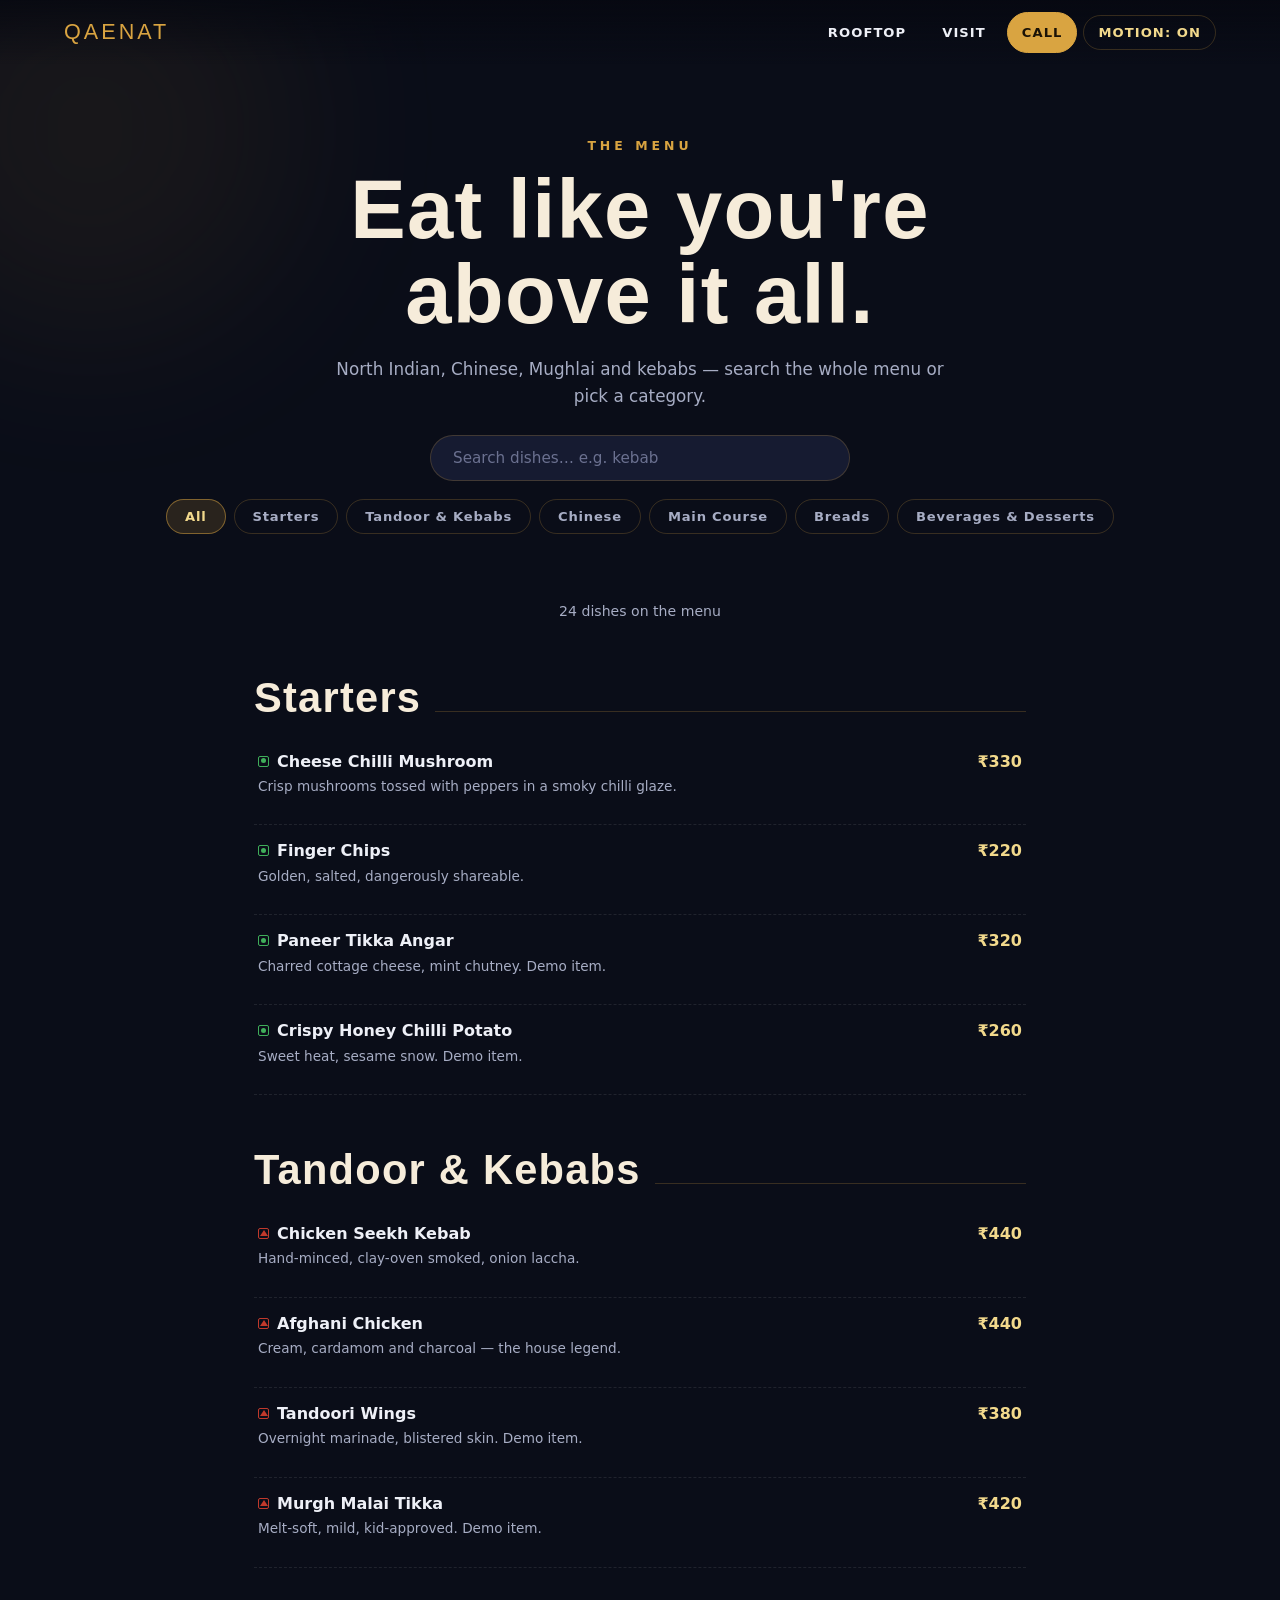
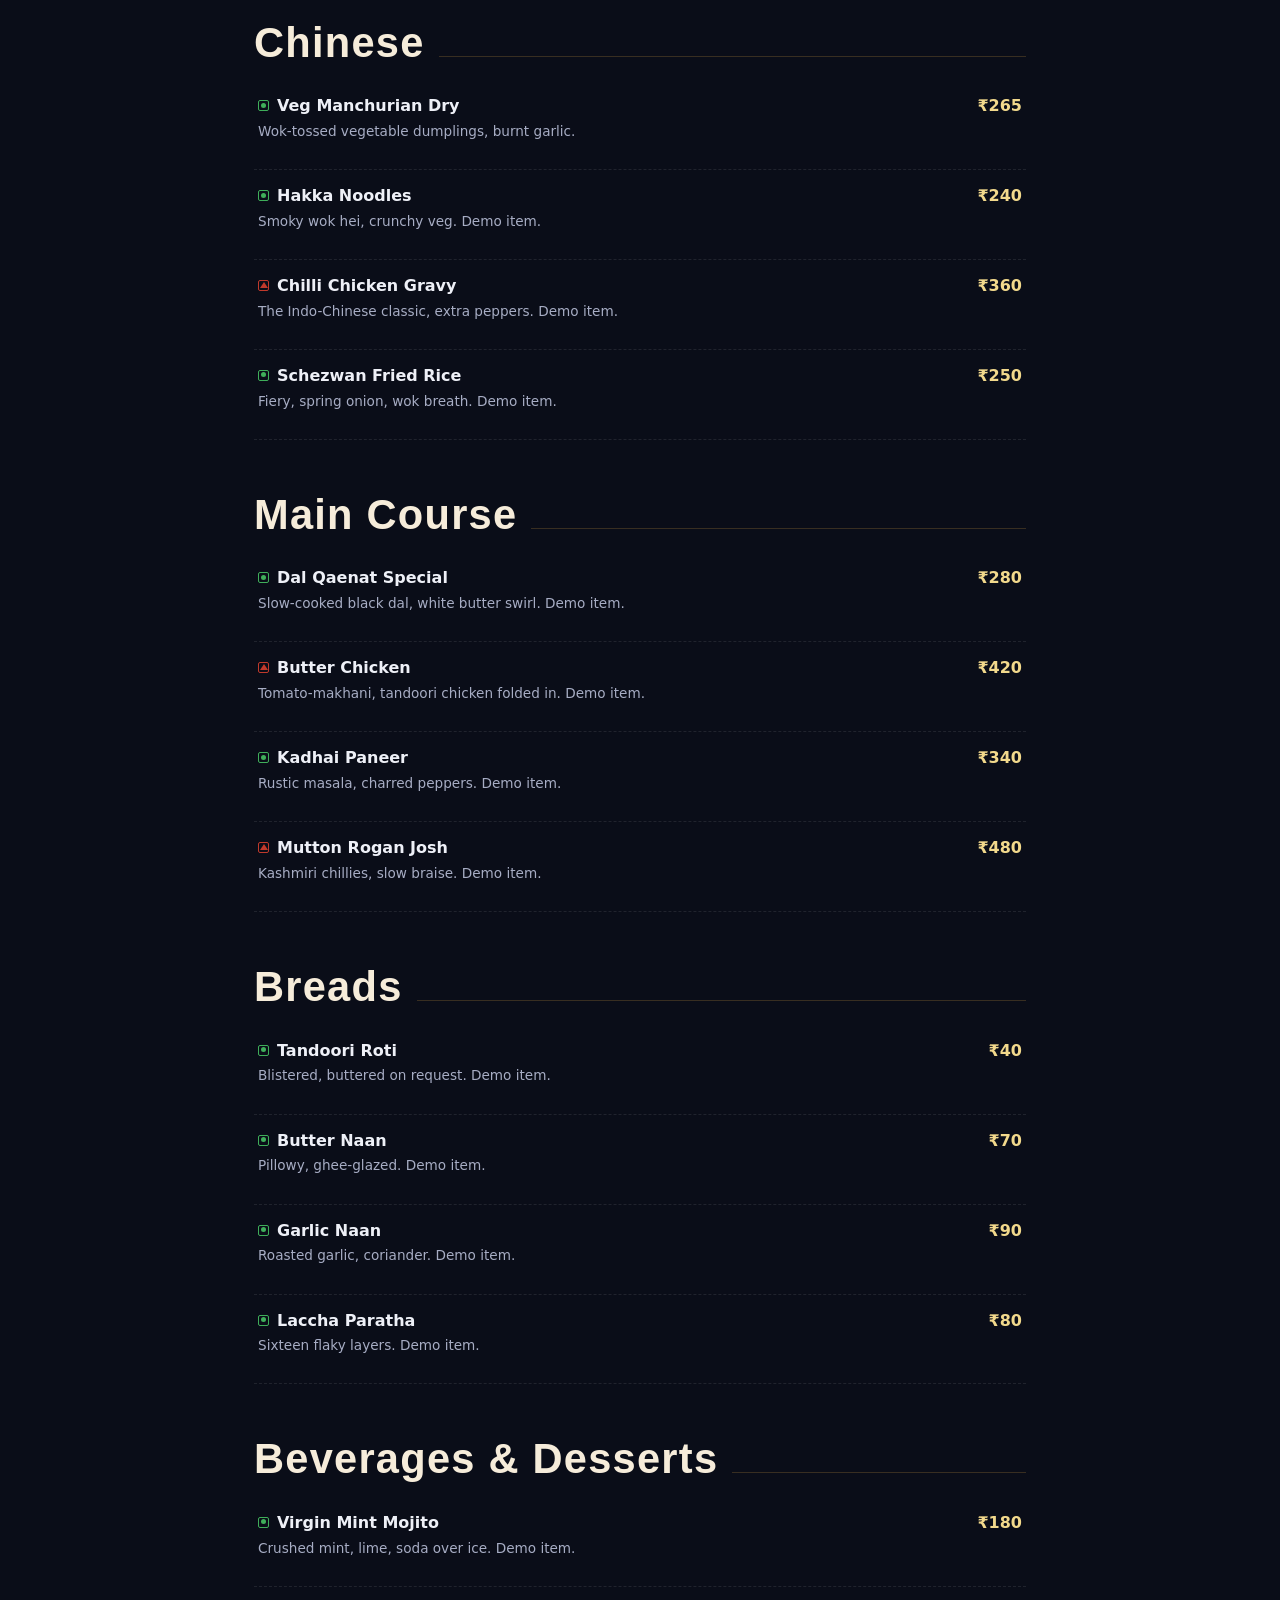
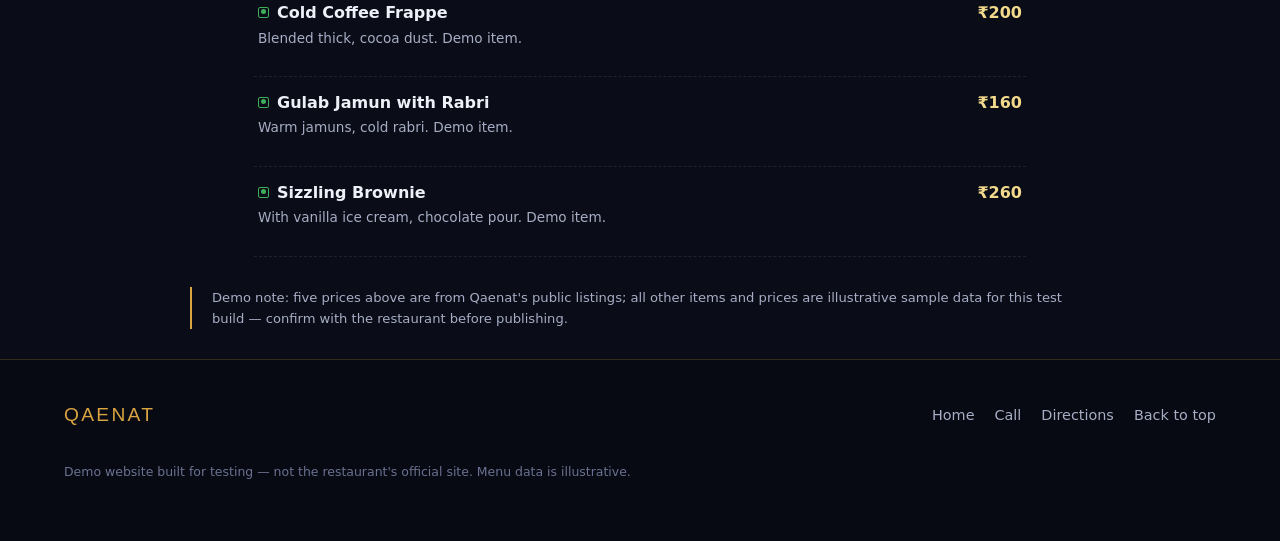
==== menu/index.html @ 2711644c "Qaenat demo site — code (HTML/CSS/JS, SEO files)" ====
<!DOCTYPE html>
<html lang="en">
<head>
<meta charset="UTF-8">
<meta name="viewport" content="width=device-width, initial-scale=1.0">
<title>Menu — Qaenat Multicuisine Rooftop Restaurant, Rohtak</title>
<meta name="description" content="Qaenat's demo menu: starters, tandoor & kebabs, Chinese, North Indian mains, breads, beverages and desserts. Prices from public listings.">
<link rel="stylesheet" href="../fonts/fonts.css">
<link rel="stylesheet" href="../css/site.css">
<script type="application/ld+json">
{
  "@context": "https://schema.org",
  "@type": "Restaurant",
  "name": "Qaenat Multicuisine Rooftop Restaurant",
  "telephone": "+91 89505 09292",
  "address": {
    "@type": "PostalAddress",
    "streetAddress": "Dhouchak Complex, 75-R Part B, Power House Chowk, near Tikona Park, Model Town",
    "addressLocality": "Rohtak", "addressRegion": "Haryana",
    "postalCode": "124001", "addressCountry": "IN"
  },
  "openingHours": "Mo-Su 11:00-23:30"
}
</script>
</head>
<body>

<nav class="site-nav" id="siteNav" aria-label="Primary">
  <a class="brand-mini" href="../">QAENAT</a>
  <div class="nav-links">
    <a href="../#gallery" class="hide-sm">Rooftop</a>
    <a href="../#visit" class="hide-sm">Visit</a>
    <a class="call-btn" href="tel:+918950509292">Call</a>
    <button class="motion-toggle" id="motionToggle" aria-pressed="false">Motion: On</button>
  </div>
</nav>

<header class="menu-hero">
  <div class="glow glow-a" aria-hidden="true"></div>
  <div class="section-inner reveal">
    <p class="section-kicker">The menu</p>
    <h1 class="section-title">Eat like you're<br>above it all.</h1>
    <p class="section-lead" style="margin:0 auto;">North Indian, Chinese, Mughlai and kebabs — search the whole menu or pick a category.</p>
    <div class="menu-tools">
      <input class="menu-search" id="menuSearch" type="search" placeholder="Search dishes… e.g. kebab" aria-label="Search the menu">
    </div>
    <div class="cat-pills" id="catPills" role="tablist" aria-label="Menu categories"></div>
  </div>
</header>

<main id="menuList">
  <p class="menu-count" id="menuCount"></p>

  <section class="menu-cat" data-cat="Starters">
    <h2 class="menu-cat-title">Starters</h2>
    <div class="menu-item" data-name="cheese chilli mushroom"><div><span class="veg-dot veg"></span><span class="menu-item-name">Cheese Chilli Mushroom</span><p class="menu-item-desc">Crisp mushrooms tossed with peppers in a smoky chilli glaze.</p></div><span class="menu-item-price">₹330</span></div>
    <div class="menu-item" data-name="finger chips french fries"><div><span class="veg-dot veg"></span><span class="menu-item-name">Finger Chips</span><p class="menu-item-desc">Golden, salted, dangerously shareable.</p></div><span class="menu-item-price">₹220</span></div>
    <div class="menu-item" data-name="paneer tikka angar"><div><span class="veg-dot veg"></span><span class="menu-item-name">Paneer Tikka Angar</span><p class="menu-item-desc">Charred cottage cheese, mint chutney. Demo item.</p></div><span class="menu-item-price">₹320</span></div>
    <div class="menu-item" data-name="crispy honey chilli potato"><div><span class="veg-dot veg"></span><span class="menu-item-name">Crispy Honey Chilli Potato</span><p class="menu-item-desc">Sweet heat, sesame snow. Demo item.</p></div><span class="menu-item-price">₹260</span></div>
  </section>

  <section class="menu-cat" data-cat="Tandoor & Kebabs">
    <h2 class="menu-cat-title">Tandoor &amp; Kebabs</h2>
    <div class="menu-item" data-name="chicken seekh kebab"><div><span class="veg-dot nonveg"></span><span class="menu-item-name">Chicken Seekh Kebab</span><p class="menu-item-desc">Hand-minced, clay-oven smoked, onion laccha.</p></div><span class="menu-item-price">₹440</span></div>
    <div class="menu-item" data-name="afghani chicken"><div><span class="veg-dot nonveg"></span><span class="menu-item-name">Afghani Chicken</span><p class="menu-item-desc">Cream, cardamom and charcoal — the house legend.</p></div><span class="menu-item-price">₹440</span></div>
    <div class="menu-item" data-name="tandoori wings"><div><span class="veg-dot nonveg"></span><span class="menu-item-name">Tandoori Wings</span><p class="menu-item-desc">Overnight marinade, blistered skin. Demo item.</p></div><span class="menu-item-price">₹380</span></div>
    <div class="menu-item" data-name="murgh malai tikka"><div><span class="veg-dot nonveg"></span><span class="menu-item-name">Murgh Malai Tikka</span><p class="menu-item-desc">Melt-soft, mild, kid-approved. Demo item.</p></div><span class="menu-item-price">₹420</span></div>
  </section>

  <section class="menu-cat" data-cat="Chinese">
    <h2 class="menu-cat-title">Chinese</h2>
    <div class="menu-item" data-name="veg manchurian dry"><div><span class="veg-dot veg"></span><span class="menu-item-name">Veg Manchurian Dry</span><p class="menu-item-desc">Wok-tossed vegetable dumplings, burnt garlic.</p></div><span class="menu-item-price">₹265</span></div>
    <div class="menu-item" data-name="hakka noodles"><div><span class="veg-dot veg"></span><span class="menu-item-name">Hakka Noodles</span><p class="menu-item-desc">Smoky wok hei, crunchy veg. Demo item.</p></div><span class="menu-item-price">₹240</span></div>
    <div class="menu-item" data-name="chilli chicken gravy"><div><span class="veg-dot nonveg"></span><span class="menu-item-name">Chilli Chicken Gravy</span><p class="menu-item-desc">The Indo-Chinese classic, extra peppers. Demo item.</p></div><span class="menu-item-price">₹360</span></div>
    <div class="menu-item" data-name="schezwan fried rice"><div><span class="veg-dot veg"></span><span class="menu-item-name">Schezwan Fried Rice</span><p class="menu-item-desc">Fiery, spring onion, wok breath. Demo item.</p></div><span class="menu-item-price">₹250</span></div>
  </section>

  <section class="menu-cat" data-cat="Main Course">
    <h2 class="menu-cat-title">Main Course</h2>
    <div class="menu-item" data-name="dal qaenat special dal makhani"><div><span class="veg-dot veg"></span><span class="menu-item-name">Dal Qaenat Special</span><p class="menu-item-desc">Slow-cooked black dal, white butter swirl. Demo item.</p></div><span class="menu-item-price">₹280</span></div>
    <div class="menu-item" data-name="butter chicken murgh makhani"><div><span class="veg-dot nonveg"></span><span class="menu-item-name">Butter Chicken</span><p class="menu-item-desc">Tomato-makhani, tandoori chicken folded in. Demo item.</p></div><span class="menu-item-price">₹420</span></div>
    <div class="menu-item" data-name="kadhai paneer"><div><span class="veg-dot veg"></span><span class="menu-item-name">Kadhai Paneer</span><p class="menu-item-desc">Rustic masala, charred peppers. Demo item.</p></div><span class="menu-item-price">₹340</span></div>
    <div class="menu-item" data-name="rogan josh mutton"><div><span class="veg-dot nonveg"></span><span class="menu-item-name">Mutton Rogan Josh</span><p class="menu-item-desc">Kashmiri chillies, slow braise. Demo item.</p></div><span class="menu-item-price">₹480</span></div>
  </section>

  <section class="menu-cat" data-cat="Breads">
    <h2 class="menu-cat-title">Breads</h2>
    <div class="menu-item" data-name="tandoori roti"><div><span class="veg-dot veg"></span><span class="menu-item-name">Tandoori Roti</span><p class="menu-item-desc">Blistered, buttered on request. Demo item.</p></div><span class="menu-item-price">₹40</span></div>
    <div class="menu-item" data-name="butter naan"><div><span class="veg-dot veg"></span><span class="menu-item-name">Butter Naan</span><p class="menu-item-desc">Pillowy, ghee-glazed. Demo item.</p></div><span class="menu-item-price">₹70</span></div>
    <div class="menu-item" data-name="garlic naan"><div><span class="veg-dot veg"></span><span class="menu-item-name">Garlic Naan</span><p class="menu-item-desc">Roasted garlic, coriander. Demo item.</p></div><span class="menu-item-price">₹90</span></div>
    <div class="menu-item" data-name="laccha paratha"><div><span class="veg-dot veg"></span><span class="menu-item-name">Laccha Paratha</span><p class="menu-item-desc">Sixteen flaky layers. Demo item.</p></div><span class="menu-item-price">₹80</span></div>
  </section>

  <section class="menu-cat" data-cat="Beverages & Desserts">
    <h2 class="menu-cat-title">Beverages &amp; Desserts</h2>
    <div class="menu-item" data-name="virgin mint mojito"><div><span class="veg-dot veg"></span><span class="menu-item-name">Virgin Mint Mojito</span><p class="menu-item-desc">Crushed mint, lime, soda over ice. Demo item.</p></div><span class="menu-item-price">₹180</span></div>
    <div class="menu-item" data-name="cold coffee frappe"><div><span class="veg-dot veg"></span><span class="menu-item-name">Cold Coffee Frappe</span><p class="menu-item-desc">Blended thick, cocoa dust. Demo item.</p></div><span class="menu-item-price">₹200</span></div>
    <div class="menu-item" data-name="gulab jamun rabri"><div><span class="veg-dot veg"></span><span class="menu-item-name">Gulab Jamun with Rabri</span><p class="menu-item-desc">Warm jamuns, cold rabri. Demo item.</p></div><span class="menu-item-price">₹160</span></div>
    <div class="menu-item" data-name="sizzling brownie ice cream"><div><span class="veg-dot veg"></span><span class="menu-item-name">Sizzling Brownie</span><p class="menu-item-desc">With vanilla ice cream, chocolate pour. Demo item.</p></div><span class="menu-item-price">₹260</span></div>
  </section>

  <p class="no-results" id="noResults">No dishes match that search — try "kebab" or "paneer".</p>
  <p class="demo-note" style="max-width:900px;margin:30px auto;padding:0 20px;">Demo note: five prices above are from Qaenat's public listings; all other items and prices are illustrative sample data for this test build — confirm with the restaurant before publishing.</p>
</main>

<footer class="footer">
  <div class="footer-inner">
    <span class="footer-brand">QAENAT</span>
    <div class="footer-links">
      <a href="../">Home</a>
      <a href="tel:+918950509292">Call</a>
      <a href="https://www.google.com/maps/dir/?api=1&destination=28.888384,76.614469" target="_blank" rel="noopener">Directions</a>
      <a href="#top">Back to top</a>
    </div>
    <p class="footer-fine">Demo website built for testing — not the restaurant's official site. Menu data is illustrative.</p>
  </div>
</footer>

<script src="../js/core.js" defer></script>
<script src="../js/menu.js" defer></script>
</body>
</html>
---- fonts/fonts.css ----
/* Qaenat demo — self-hosted OFL fonts */
@font-face {
  font-family: 'Anton';
  font-style: normal;
  font-weight: 400;
  font-display: swap;
  src: url('anton-latin.woff2') format('woff2');
}
@font-face {
  font-family: 'Manrope';
  font-style: normal;
  font-weight: 400 800;
  font-display: swap;
  src: url('manrope-latin.woff2') format('woff2');
}
---- css/site.css ----
/* ============================================================
   QAENAT — Multicuisine Rooftop Restaurant, Rohtak (demo build)
   Original stylesheet. Night-sky palette, gold accents.
   ============================================================ */
:root {
  --night: #0a0d18;
  --night-2: #101426;
  --night-3: #161b31;
  --ink: #eef0f7;
  --muted: #a7adc4;
  --gold: #d9a441;
  --gold-soft: #f2d98c;
  --cream: #f6ecda;
  --line: rgba(217, 164, 65, 0.22);
  --font-display: 'Anton', 'Arial Narrow', sans-serif;
  --font-body: 'Manrope', system-ui, -apple-system, 'Segoe UI', sans-serif;
  --pad: clamp(20px, 5vw, 72px);
  --ease: cubic-bezier(0.22, 0.61, 0.21, 1);
  --nav-h: 64px;
}

*, *::before, *::after { box-sizing: border-box; }
html { scroll-behavior: smooth; }
html.motion-off { scroll-behavior: auto; }
body {
  margin: 0;
  background: var(--night);
  color: var(--ink);
  font-family: var(--font-body);
  line-height: 1.6;
  overflow-x: hidden;
  -webkit-font-smoothing: antialiased;
}
img { max-width: 100%; display: block; }
a { color: inherit; }

/* ---------- motion toggle + reduced motion ---------- */
@media (prefers-reduced-motion: reduce) {
  html { scroll-behavior: auto; }
}
html.motion-off .reveal,
html.motion-off .reveal-child {
  opacity: 1 !important;
  transform: none !important;
  transition: none !important;
}

/* ---------- nav ---------- */
.site-nav {
  position: fixed;
  inset: 0 0 auto 0;
  height: var(--nav-h);
  z-index: 50;
  display: flex;
  align-items: center;
  justify-content: space-between;
  padding: 0 var(--pad);
  background: linear-gradient(to bottom, rgba(6, 8, 16, 0.82), rgba(6, 8, 16, 0));
  transition: background 0.35s var(--ease);
}
.site-nav.scrolled { background: rgba(6, 8, 16, 0.92); backdrop-filter: blur(8px); }
.brand-mini {
  font-family: var(--font-display);
  font-size: 1.35rem;
  letter-spacing: 0.14em;
  color: var(--gold);
  text-decoration: none;
}
.nav-links { display: flex; gap: 6px; align-items: center; }
.nav-links a, .motion-toggle {
  font-family: var(--font-body);
  font-size: 0.82rem;
  font-weight: 600;
  letter-spacing: 0.08em;
  text-transform: uppercase;
  color: var(--ink);
  text-decoration: none;
  padding: 9px 14px;
  border-radius: 999px;
  border: 1px solid transparent;
  background: transparent;
  cursor: pointer;
}
.nav-links a:hover { border-color: var(--line); color: var(--gold-soft); }
.motion-toggle { border: 1px solid var(--line); color: var(--gold-soft); }
.motion-toggle[aria-pressed="true"] { background: rgba(217, 164, 65, 0.16); }
.call-btn {
  background: var(--gold) !important;
  color: #1a1206 !important;
  border-color: var(--gold) !important;
}
@media (max-width: 720px) {
  .nav-links a.hide-sm { display: none; }
}

/* ---------- hero ---------- */
.hero {
  position: relative;
  min-height: 100svh;
  display: flex;
  align-items: flex-end;
  overflow: hidden;
  background: #05070f;
}
.hero-media { position: absolute; inset: 0; }
.hero-video, .hero-poster {
  position: absolute; inset: 0;
  width: 100%; height: 100%;
  object-fit: cover;
}
.hero-video { opacity: 0; transition: opacity 1.2s var(--ease); }
.hero-video.playing { opacity: 1; }
.hero-shade {
  position: absolute; inset: 0;
  background:
    radial-gradient(120% 90% at 50% 110%, rgba(5, 7, 15, 0.55), transparent 60%),
    linear-gradient(to top, rgba(5, 7, 15, 0.88) 0%, rgba(5, 7, 15, 0.25) 45%, rgba(5, 7, 15, 0.35) 100%);
}
.particles { position: absolute; inset: 0; pointer-events: none; }
.hero-copy {
  position: relative;
  z-index: 2;
  padding: 0 var(--pad) calc(var(--pad) * 1.1);
  max-width: 1200px;
}
.eyebrow {
  font-size: 0.78rem;
  font-weight: 700;
  letter-spacing: 0.32em;
  text-transform: uppercase;
  color: var(--gold-soft);
  margin: 0 0 14px;
}
.hero-title {
  font-family: var(--font-display);
  font-size: clamp(3.6rem, 13vw, 10.5rem);
  line-height: 0.95;
  letter-spacing: 0.02em;
  margin: 0 0 10px;
  color: var(--cream);
  text-shadow: 0 4px 40px rgba(0, 0, 0, 0.55);
}
.hero-title .gold { color: var(--gold); }
.hero-sub {
  font-size: clamp(1rem, 2.4vw, 1.3rem);
  color: var(--muted);
  max-width: 34rem;
  margin: 0 0 26px;
}
.hero-cta { display: flex; flex-wrap: wrap; gap: 12px; }
.btn {
  display: inline-block;
  font-weight: 700;
  font-size: 0.9rem;
  letter-spacing: 0.06em;
  text-transform: uppercase;
  text-decoration: none;
  padding: 14px 26px;
  border-radius: 999px;
  border: 1px solid var(--line);
  color: var(--cream);
  background: rgba(10, 13, 24, 0.5);
  backdrop-filter: blur(6px);
  transition: transform 0.25s var(--ease), background 0.25s, color 0.25s;
}
.btn:hover { transform: translateY(-2px); }
.btn-solid { background: var(--gold); border-color: var(--gold); color: #1a1206; }
.btn-solid:hover { background: var(--gold-soft); }
.scroll-hint {
  position: absolute;
  right: var(--pad);
  bottom: calc(var(--pad) * 1.1);
  z-index: 2;
  font-size: 0.72rem;
  letter-spacing: 0.28em;
  text-transform: uppercase;
  color: var(--muted);
  writing-mode: vertical-rl;
}
@media (max-width: 720px) { .scroll-hint { display: none; } }

/* ---------- sections ---------- */
.section { position: relative; padding: calc(var(--pad) * 1.6) var(--pad); overflow: clip; }
@supports not (overflow: clip) { .section { overflow: hidden; } }
.section-inner { max-width: 1200px; margin: 0 auto; position: relative; z-index: 1; }
.section-kicker {
  font-size: 0.78rem; font-weight: 700;
  letter-spacing: 0.32em; text-transform: uppercase;
  color: var(--gold); margin: 0 0 12px;
}
.section-title {
  font-family: var(--font-display);
  font-size: clamp(2.4rem, 7vw, 5.2rem);
  line-height: 1.02;
  letter-spacing: 0.015em;
  margin: 0 0 18px;
  color: var(--cream);
}
.section-lead { color: var(--muted); max-width: 40rem; margin: 0 0 8px; font-size: 1.05rem; }
.alt-bg { background: var(--night-2); }

/* drifting glow blobs (decorative, motion-toggle aware) */
.glow { position: absolute; border-radius: 50%; filter: blur(90px); opacity: 0.5; pointer-events: none; }
.glow-a { width: 420px; height: 420px; left: -120px; top: -80px; background: rgba(217, 164, 65, 0.14); animation: drift-a 26s ease-in-out infinite alternate; }
.glow-b { width: 360px; height: 360px; right: -100px; bottom: -60px; background: rgba(90, 110, 220, 0.12); animation: drift-b 32s ease-in-out infinite alternate; }
@keyframes drift-a { to { transform: translate(70px, 50px) scale(1.12); } }
@keyframes drift-b { to { transform: translate(-60px, -40px) scale(1.08); } }
html.motion-off .glow { animation: none; opacity: 0.25; }

/* reveal on scroll */
.reveal { opacity: 0; transform: translateY(34px); transition: opacity 0.8s var(--ease), transform 0.8s var(--ease); }
.reveal.in { opacity: 1; transform: none; }
.reveal-child { opacity: 0; transform: translateY(26px); transition: opacity 0.7s var(--ease), transform 0.7s var(--ease); }
.reveal.in .reveal-child { opacity: 1; transform: none; }
.reveal.in .reveal-child:nth-child(2) { transition-delay: 0.1s; }
.reveal.in .reveal-child:nth-child(3) { transition-delay: 0.2s; }
.reveal.in .reveal-child:nth-child(4) { transition-delay: 0.3s; }

/* ---------- brand / trail ---------- */
.brand { text-align: center; padding-top: calc(var(--pad) * 2); }
.brand-title {
  font-family: var(--font-display);
  font-size: clamp(4.2rem, 17vw, 13rem);
  letter-spacing: 0.04em;
  line-height: 0.95;
  margin: 0;
  background: linear-gradient(180deg, var(--cream) 30%, var(--gold) 90%);
  -webkit-background-clip: text;
  background-clip: text;
  color: transparent;
}
.brand-tag { color: var(--muted); letter-spacing: 0.24em; text-transform: uppercase; font-size: 0.82rem; margin: 18px 0 0; }
.trail-stage { position: absolute; inset: 0; overflow: hidden; pointer-events: none; }
.trail-img {
  position: absolute;
  width: clamp(90px, 12vw, 150px);
  aspect-ratio: 4 / 3;
  object-fit: cover;
  border-radius: 14px;
  border: 1px solid var(--line);
  box-shadow: 0 18px 50px rgba(0, 0, 0, 0.5);
  opacity: 0;
}
.trail-hint { color: var(--muted); font-size: 0.85rem; margin-top: 26px; }

/* ---------- story (pinned) ---------- */
.story { background: var(--night-2); }
.story-pin { position: relative; }
.story-track {
  display: flex;
  align-items: center;
  gap: clamp(24px, 5vw, 70px);
  will-change: transform;
}
.story-headline {
  font-family: var(--font-display);
  font-size: clamp(2.6rem, 8vw, 6rem);
  white-space: nowrap;
  color: var(--cream);
  margin: 0;
}
.story-headline em { color: var(--gold); font-style: normal; }
.story-photo {
  flex: 0 0 auto;
  width: min(560px, 80vw);
  border-radius: 18px;
  overflow: hidden;
  border: 1px solid var(--line);
  box-shadow: 0 30px 80px rgba(0, 0, 0, 0.5);
}
.story-photo img { width: 100%; height: 100%; object-fit: cover; will-change: transform; }
.story.is-pinned .story-pin { height: 220vh; }
.story.is-pinned .story-stick {
  position: sticky; top: 0; height: 100vh;
  display: flex; align-items: center; overflow: hidden;
}
/* static stacked layout on phones / reduced motion */
@media (max-width: 899px) {
  .story-track { flex-direction: column; align-items: stretch; }
  .story-headline { white-space: normal; font-size: clamp(2.2rem, 11vw, 3rem); }
  .story-photo { width: 100%; max-height: 52vh; }
  .story-photo img { max-height: 52vh; }
}

/* ---------- gallery ---------- */
.gal-viewport { position: relative; overflow: hidden; border-radius: 20px; border: 1px solid var(--line); margin-top: 30px; }
.gal-track { display: flex; will-change: transform; cursor: grab; }
.gal-track.dragging { cursor: grabbing; }
.gal-slide { flex: 0 0 100%; position: relative; }
.gal-slide img { width: 100%; height: min(72vh, 560px); object-fit: cover; }
.gal-cap {
  position: absolute; left: 0; right: 0; bottom: 0;
  padding: 40px var(--pad) 22px;
  background: linear-gradient(to top, rgba(5, 7, 15, 0.85), transparent);
  font-size: 0.95rem; color: var(--cream);
}
.gal-ui { display: flex; align-items: center; gap: 16px; margin-top: 18px; }
.gal-btn {
  width: 46px; height: 46px; border-radius: 50%;
  border: 1px solid var(--line); background: transparent; color: var(--gold-soft);
  font-size: 1.2rem; cursor: pointer; transition: background 0.25s;
}
.gal-btn:hover { background: rgba(217, 164, 65, 0.14); }
.gal-count { font-variant-numeric: tabular-nums; color: var(--muted); letter-spacing: 0.1em; }
.gal-bar { flex: 1; height: 2px; background: rgba(255,255,255,0.12); border-radius: 2px; overflow: hidden; }
.gal-bar i { display: block; height: 100%; width: 0; background: var(--gold); transition: width 0.4s var(--ease); }

/* ---------- menu preview ---------- */
.dish-grid { display: grid; grid-template-columns: repeat(3, 1fr); gap: 18px; margin-top: 32px; }
@media (max-width: 860px) { .dish-grid { grid-template-columns: repeat(2, 1fr); } }
@media (max-width: 520px) { .dish-grid { grid-template-columns: 1fr; } }
.dish {
  background: var(--night-3);
  border: 1px solid var(--line);
  border-radius: 16px;
  overflow: hidden;
  transition: transform 0.3s var(--ease), border-color 0.3s;
}
.dish:hover { transform: translateY(-5px); border-color: rgba(217, 164, 65, 0.55); }
.dish img { width: 100%; aspect-ratio: 4 / 3; object-fit: cover; }
.dish-body { padding: 16px 18px 18px; }
.dish-name { font-weight: 700; margin: 0 0 4px; color: var(--cream); }
.dish-cat { font-size: 0.75rem; letter-spacing: 0.18em; text-transform: uppercase; color: var(--gold); }
.dish-price { float: right; color: var(--gold-soft); font-weight: 700; }
.menu-more { margin-top: 30px; }
.demo-note {
  margin-top: 22px; font-size: 0.82rem; color: var(--muted);
  border-left: 2px solid var(--gold); padding-left: 12px; max-width: 44rem;
}

/* ---------- viewpoints ---------- */
.views { display: grid; grid-template-columns: 1fr 1fr; gap: 26px; margin-top: 32px; align-items: start; }
@media (max-width: 860px) { .views { grid-template-columns: 1fr; } }
.view-photo { border-radius: 18px; overflow: hidden; border: 1px solid var(--line); min-height: 320px; position: relative; }
.view-photo img { width: 100%; height: 100%; min-height: 320px; max-height: 480px; object-fit: cover; }
.view-list { display: flex; flex-direction: column; gap: 10px; }
.viewpoint {
  text-align: left; background: transparent; border: 1px solid transparent;
  border-radius: 12px; padding: 14px 16px; cursor: pointer; color: var(--ink);
  transition: background 0.25s, border-color 0.25s;
}
.viewpoint:hover { background: rgba(217, 164, 65, 0.07); }
.viewpoint.active { background: rgba(217, 164, 65, 0.12); border-color: var(--line); }
.viewpoint b { display: block; color: var(--gold-soft); letter-spacing: 0.04em; }
.viewpoint span { font-size: 0.88rem; color: var(--muted); }
.view-caption { margin-top: 14px; color: var(--muted); font-size: 0.95rem; min-height: 3.2em; }

/* ---------- statement ---------- */
.statement { text-align: center; }
.statement-text {
  font-family: var(--font-display);
  font-size: clamp(2rem, 6.4vw, 4.6rem);
  line-height: 1.18;
  max-width: 22em;
  margin: 0 auto;
  color: var(--cream);
}
.statement-text .w { opacity: 0.28; transition: opacity 0.45s var(--ease), color 0.45s; }
.statement-text .w.lit { opacity: 1; color: var(--gold-soft); }
html.motion-off .statement-text .w { opacity: 1; }

/* ---------- visit ---------- */
.visit-grid { display: grid; grid-template-columns: 1fr 1fr; gap: 30px; margin-top: 30px; }
@media (max-width: 860px) { .visit-grid { grid-template-columns: 1fr; } }
.visit-card {
  background: var(--night-3); border: 1px solid var(--line);
  border-radius: 18px; padding: 28px;
}
.visit-card h3 {
  font-size: 0.78rem; letter-spacing: 0.28em; text-transform: uppercase;
  color: var(--gold); margin: 0 0 12px;
}
.visit-card p { margin: 6px 0; color: var(--ink); }
.visit-card .big { font-size: 1.35rem; font-weight: 700; color: var(--cream); text-decoration: none; }
.visit-card .big:hover { color: var(--gold-soft); }
.hours-row { display: flex; justify-content: space-between; padding: 7px 0; border-bottom: 1px dashed rgba(255,255,255,0.1); font-size: 0.95rem; }
.hours-row:last-child { border-bottom: 0; }
.hours-row .today { color: var(--gold-soft); font-weight: 700; }

/* ---------- footer ---------- */
.footer { border-top: 1px solid var(--line); padding: 40px var(--pad) 46px; background: #070a13; }
.footer-inner { max-width: 1200px; margin: 0 auto; display: flex; flex-wrap: wrap; gap: 18px; align-items: center; justify-content: space-between; }
.footer-brand { font-family: var(--font-display); letter-spacing: 0.12em; color: var(--gold); font-size: 1.2rem; }
.footer-links { display: flex; gap: 20px; flex-wrap: wrap; }
.footer-links a { color: var(--muted); text-decoration: none; font-size: 0.9rem; }
.footer-links a:hover { color: var(--gold-soft); }
.footer-fine { width: 100%; margin-top: 14px; font-size: 0.78rem; color: #6b7190; }

/* ---------- menu page ---------- */
.menu-hero { padding: calc(var(--nav-h) + 8vh) var(--pad) 40px; text-align: center; position: relative; overflow: hidden; }
.menu-tools { max-width: 1200px; margin: 26px auto 0; display: flex; gap: 12px; flex-wrap: wrap; justify-content: center; }
.menu-search {
  flex: 1 1 260px; max-width: 420px;
  background: var(--night-3); border: 1px solid var(--line); border-radius: 999px;
  color: var(--ink); padding: 13px 22px; font-size: 0.95rem; font-family: var(--font-body);
}
.menu-search::placeholder { color: #6b7190; }
.cat-pills { display: flex; gap: 8px; flex-wrap: wrap; justify-content: center; margin-top: 18px; }
.cat-pill {
  border: 1px solid var(--line); background: transparent; color: var(--muted);
  border-radius: 999px; padding: 9px 18px; font-size: 0.82rem; font-weight: 600;
  letter-spacing: 0.06em; cursor: pointer; font-family: var(--font-body);
}
.cat-pill.active, .cat-pill:hover { background: rgba(217,164,65,0.15); color: var(--gold-soft); border-color: rgba(217,164,65,0.5); }
.menu-cat { max-width: 900px; margin: 0 auto 8px; padding: 34px var(--pad) 0; }
.menu-cat-title {
  font-family: var(--font-display); font-size: clamp(1.7rem, 4.5vw, 2.6rem);
  color: var(--cream); margin: 0 0 4px; letter-spacing: 0.03em;
  display: flex; align-items: baseline; gap: 14px;
}
.menu-cat-title::after { content: ''; flex: 1; height: 1px; background: var(--line); }
.menu-item {
  display: flex; justify-content: space-between; align-items: baseline; gap: 16px;
  padding: 13px 4px; border-bottom: 1px dashed rgba(255,255,255,0.09);
}
.menu-item.hidden { display: none; }
.menu-item-name { font-weight: 600; color: var(--ink); }
.menu-item-desc { font-size: 0.85rem; color: var(--muted); margin-top: 2px; }
.menu-item-price { color: var(--gold-soft); font-weight: 700; white-space: nowrap; }
.veg-dot { display: inline-block; width: 11px; height: 11px; border-radius: 2px; margin-right: 8px; border: 1.5px solid; vertical-align: baseline; }
.veg-dot.veg { border-color: #3fae5a; } .veg-dot.veg::after { content:''; display:block; width:5px; height:5px; border-radius:50%; background:#3fae5a; margin: 1.5px auto; }
.veg-dot.nonveg { border-color: #c0392b; } .veg-dot.nonveg::after { content:''; display:block; width:0; height:0; border-left:4px solid transparent; border-right:4px solid transparent; border-bottom:6px solid #c0392b; margin: 1px auto; }
.menu-count { text-align: center; color: var(--muted); font-size: 0.88rem; margin: 26px 0 8px; }
.no-results { text-align: center; color: var(--muted); padding: 40px 20px; display: none; }
.no-results.show { display: block; }

.visually-hidden {
  position: absolute !important; width: 1px; height: 1px;
  overflow: hidden; clip: rect(0 0 0 0); white-space: nowrap;
}
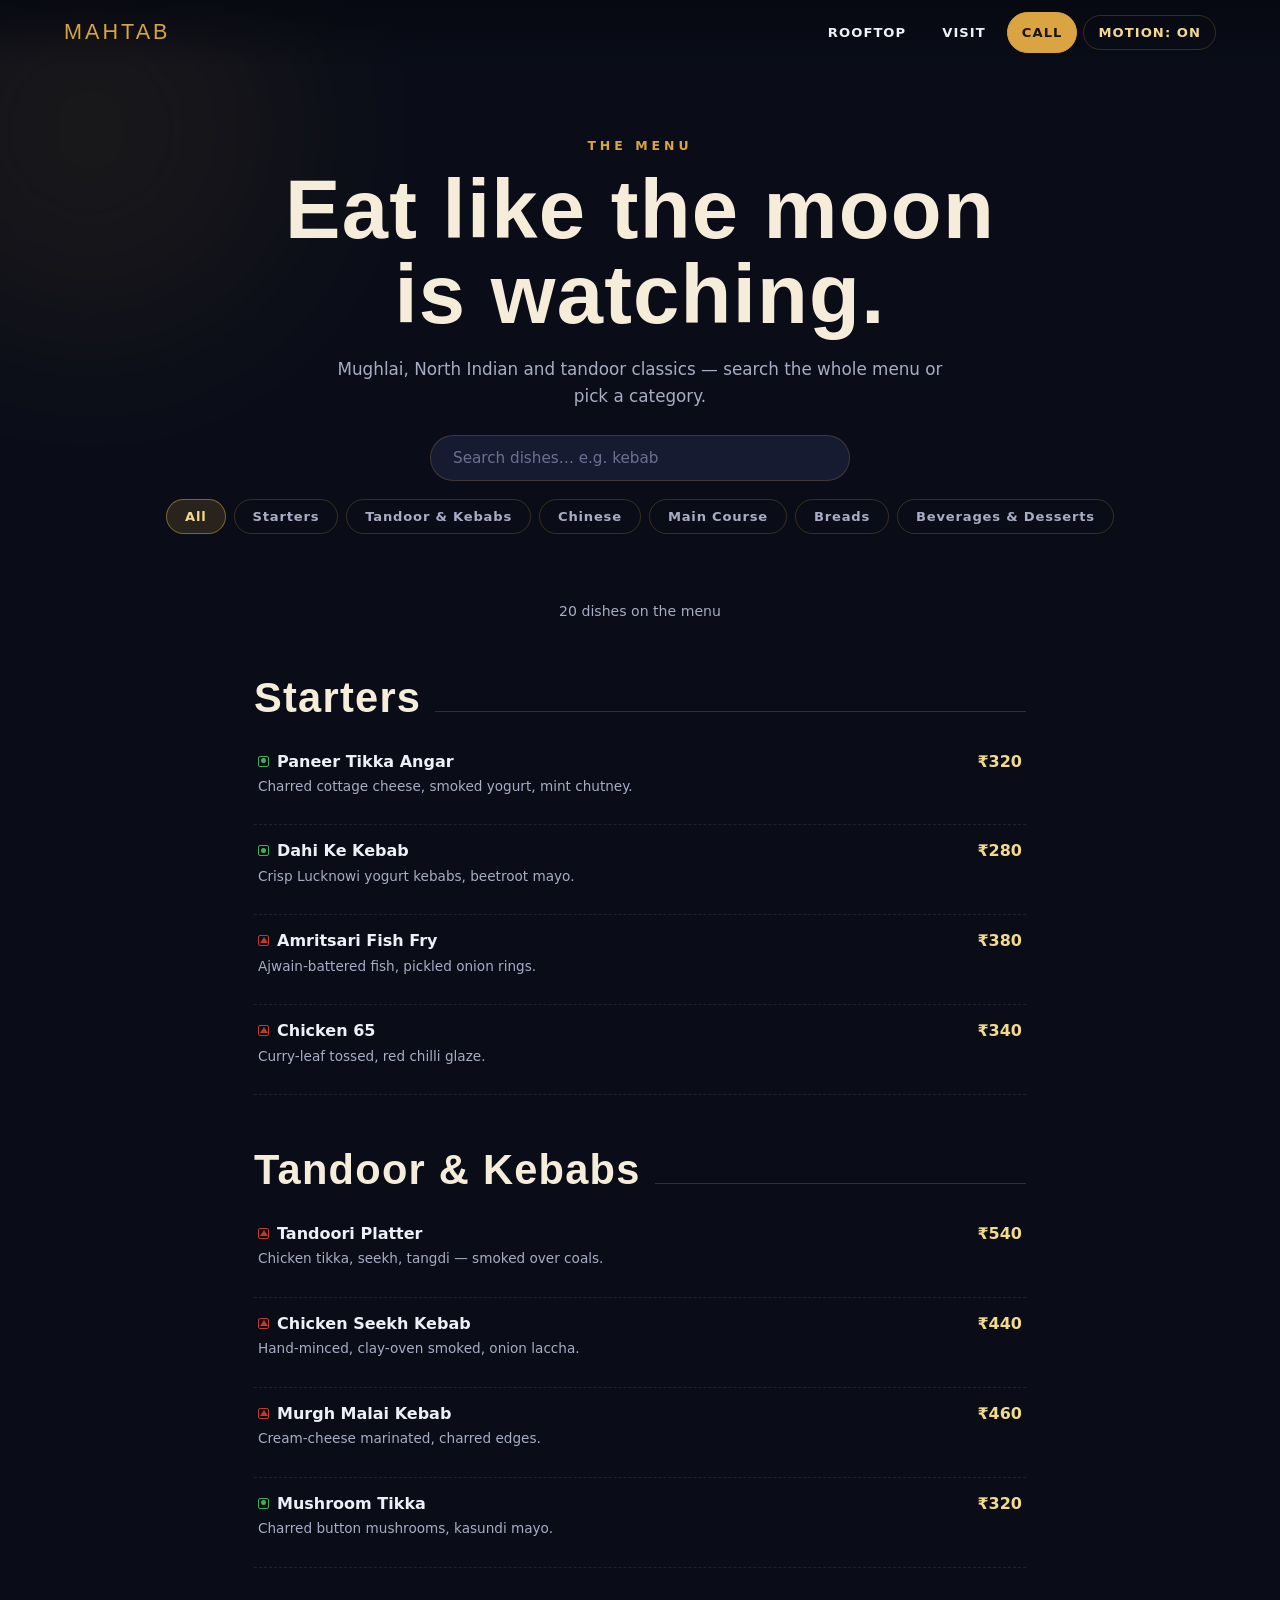
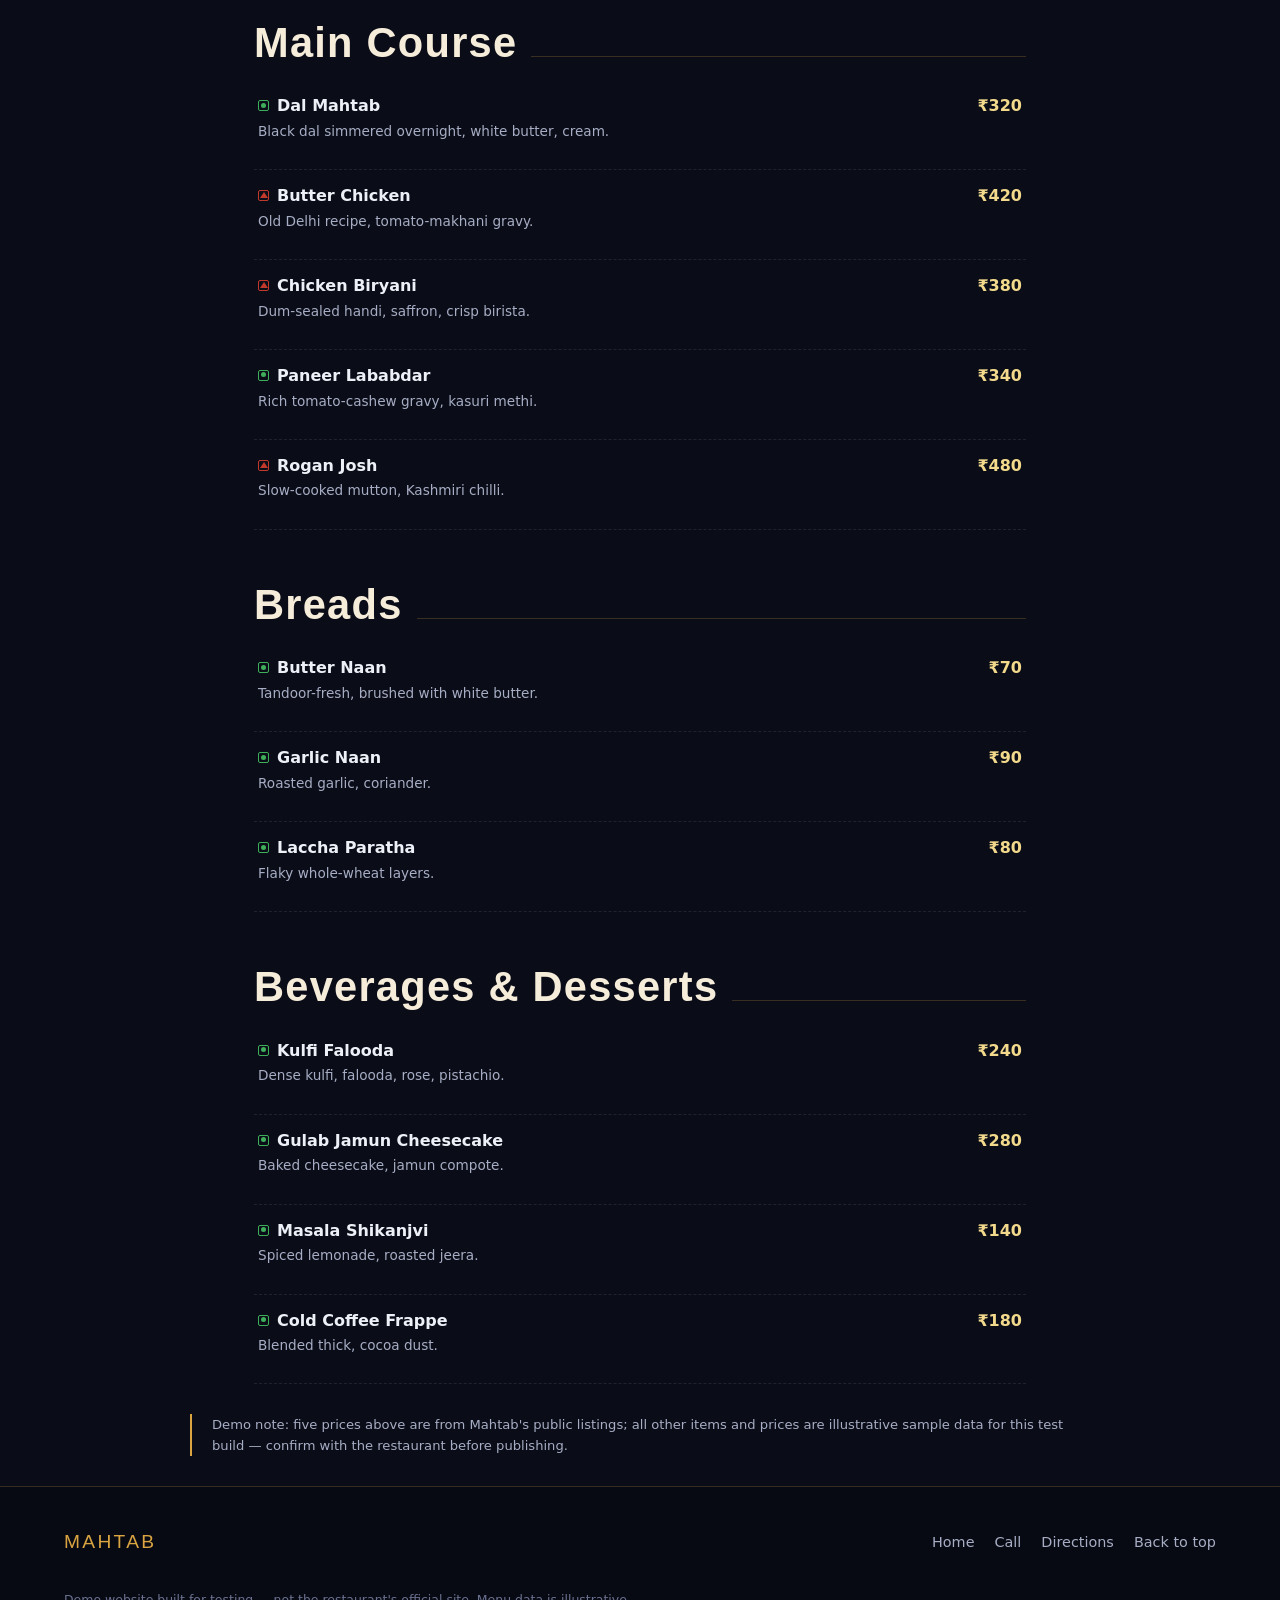
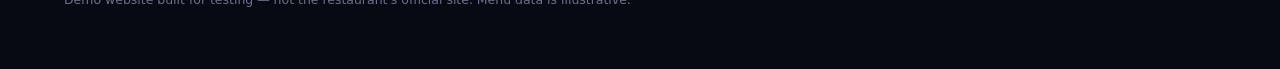
==== commit bad88be2: "Mahtab restaurant: replace Qaenat demo with fictional moonlit rooftop site (code)" ====
--- a/menu/index.html
+++ b/menu/index.html
@@ -3,21 +3,21 @@
 <head>
 <meta charset="UTF-8">
 <meta name="viewport" content="width=device-width, initial-scale=1.0">
-<title>Menu — Qaenat Multicuisine Rooftop Restaurant, Rohtak</title>
-<meta name="description" content="Qaenat's demo menu: starters, tandoor & kebabs, Chinese, North Indian mains, breads, beverages and desserts. Prices from public listings.">
+<title>Menu — Mahtab Rooftop Restaurant, Delhi</title>
+<meta name="description" content="Mahtab's demo menu: starters, tandoor & kebabs, Chinese, North Indian mains, breads, beverages and desserts. Prices from public listings.">
 <link rel="stylesheet" href="../fonts/fonts.css">
 <link rel="stylesheet" href="../css/site.css">
 <script type="application/ld+json">
 {
   "@context": "https://schema.org",
   "@type": "Restaurant",
-  "name": "Qaenat Multicuisine Rooftop Restaurant",
-  "telephone": "+91 89505 09292",
+  "name": "Mahtab Multicuisine Rooftop Restaurant",
+  "telephone": "+91 11 4155 8899",
   "address": {
     "@type": "PostalAddress",
-    "streetAddress": "Dhouchak Complex, 75-R Part B, Power House Chowk, near Tikona Park, Model Town",
-    "addressLocality": "Rohtak", "addressRegion": "Haryana",
-    "postalCode": "124001", "addressCountry": "IN"
+    "streetAddress": "14 Janpath, Connaught Place",
+    "addressLocality": "New Delhi", "addressRegion": "Delhi",
+    "postalCode": "110001", "addressCountry": "IN"
   },
   "openingHours": "Mo-Su 11:00-23:30"
 }
@@ -26,11 +26,11 @@
 <body>
 
 <nav class="site-nav" id="siteNav" aria-label="Primary">
-  <a class="brand-mini" href="../">QAENAT</a>
+  <a class="brand-mini" href="../">MAHTAB</a>
   <div class="nav-links">
     <a href="../#gallery" class="hide-sm">Rooftop</a>
     <a href="../#visit" class="hide-sm">Visit</a>
-    <a class="call-btn" href="tel:+918950509292">Call</a>
+    <a class="call-btn" href="tel:+911141558899">Call</a>
     <button class="motion-toggle" id="motionToggle" aria-pressed="false">Motion: On</button>
   </div>
 </nav>
@@ -39,8 +39,8 @@
   <div class="glow glow-a" aria-hidden="true"></div>
   <div class="section-inner reveal">
     <p class="section-kicker">The menu</p>
-    <h1 class="section-title">Eat like you're<br>above it all.</h1>
-    <p class="section-lead" style="margin:0 auto;">North Indian, Chinese, Mughlai and kebabs — search the whole menu or pick a category.</p>
+    <h1 class="section-title">Eat like the moon<br>is watching.</h1>
+    <p class="section-lead" style="margin:0 auto;">Mughlai, North Indian and tandoor classics — search the whole menu or pick a category.</p>
     <div class="menu-tools">
       <input class="menu-search" id="menuSearch" type="search" placeholder="Search dishes… e.g. kebab" aria-label="Search the menu">
     </div>
@@ -53,62 +53,57 @@
 
   <section class="menu-cat" data-cat="Starters">
     <h2 class="menu-cat-title">Starters</h2>
-    <div class="menu-item" data-name="cheese chilli mushroom"><div><span class="veg-dot veg"></span><span class="menu-item-name">Cheese Chilli Mushroom</span><p class="menu-item-desc">Crisp mushrooms tossed with peppers in a smoky chilli glaze.</p></div><span class="menu-item-price">₹330</span></div>
-    <div class="menu-item" data-name="finger chips french fries"><div><span class="veg-dot veg"></span><span class="menu-item-name">Finger Chips</span><p class="menu-item-desc">Golden, salted, dangerously shareable.</p></div><span class="menu-item-price">₹220</span></div>
-    <div class="menu-item" data-name="paneer tikka angar"><div><span class="veg-dot veg"></span><span class="menu-item-name">Paneer Tikka Angar</span><p class="menu-item-desc">Charred cottage cheese, mint chutney. Demo item.</p></div><span class="menu-item-price">₹320</span></div>
-    <div class="menu-item" data-name="crispy honey chilli potato"><div><span class="veg-dot veg"></span><span class="menu-item-name">Crispy Honey Chilli Potato</span><p class="menu-item-desc">Sweet heat, sesame snow. Demo item.</p></div><span class="menu-item-price">₹260</span></div>
+    <div class="menu-item" data-name="paneer tikka angar"><div><span class="veg-dot veg"></span><span class="menu-item-name">Paneer Tikka Angar</span><p class="menu-item-desc">Charred cottage cheese, smoked yogurt, mint chutney.</p></div><span class="menu-item-price">₹320</span></div>
+    <div class="menu-item" data-name="dahi ke kebab"><div><span class="veg-dot veg"></span><span class="menu-item-name">Dahi Ke Kebab</span><p class="menu-item-desc">Crisp Lucknowi yogurt kebabs, beetroot mayo.</p></div><span class="menu-item-price">₹280</span></div>
+    <div class="menu-item" data-name="amritsari fish fry"><div><span class="veg-dot nonveg"></span><span class="menu-item-name">Amritsari Fish Fry</span><p class="menu-item-desc">Ajwain-battered fish, pickled onion rings.</p></div><span class="menu-item-price">₹380</span></div>
+    <div class="menu-item" data-name="chicken 65"><div><span class="veg-dot nonveg"></span><span class="menu-item-name">Chicken 65</span><p class="menu-item-desc">Curry-leaf tossed, red chilli glaze.</p></div><span class="menu-item-price">₹340</span></div>
   </section>
 
   <section class="menu-cat" data-cat="Tandoor & Kebabs">
     <h2 class="menu-cat-title">Tandoor &amp; Kebabs</h2>
+    <div class="menu-item" data-name="tandoori platter"><div><span class="veg-dot nonveg"></span><span class="menu-item-name">Tandoori Platter</span><p class="menu-item-desc">Chicken tikka, seekh, tangdi — smoked over coals.</p></div><span class="menu-item-price">₹540</span></div>
     <div class="menu-item" data-name="chicken seekh kebab"><div><span class="veg-dot nonveg"></span><span class="menu-item-name">Chicken Seekh Kebab</span><p class="menu-item-desc">Hand-minced, clay-oven smoked, onion laccha.</p></div><span class="menu-item-price">₹440</span></div>
-    <div class="menu-item" data-name="afghani chicken"><div><span class="veg-dot nonveg"></span><span class="menu-item-name">Afghani Chicken</span><p class="menu-item-desc">Cream, cardamom and charcoal — the house legend.</p></div><span class="menu-item-price">₹440</span></div>
-    <div class="menu-item" data-name="tandoori wings"><div><span class="veg-dot nonveg"></span><span class="menu-item-name">Tandoori Wings</span><p class="menu-item-desc">Overnight marinade, blistered skin. Demo item.</p></div><span class="menu-item-price">₹380</span></div>
-    <div class="menu-item" data-name="murgh malai tikka"><div><span class="veg-dot nonveg"></span><span class="menu-item-name">Murgh Malai Tikka</span><p class="menu-item-desc">Melt-soft, mild, kid-approved. Demo item.</p></div><span class="menu-item-price">₹420</span></div>
+    <div class="menu-item" data-name="murgh malai kebab"><div><span class="veg-dot nonveg"></span><span class="menu-item-name">Murgh Malai Kebab</span><p class="menu-item-desc">Cream-cheese marinated, charred edges.</p></div><span class="menu-item-price">₹460</span></div>
+    <div class="menu-item" data-name="mushroom tikka"><div><span class="veg-dot veg"></span><span class="menu-item-name">Mushroom Tikka</span><p class="menu-item-desc">Charred button mushrooms, kasundi mayo.</p></div><span class="menu-item-price">₹320</span></div>
   </section>
 
   <section class="menu-cat" data-cat="Chinese">
-    <h2 class="menu-cat-title">Chinese</h2>
-    <div class="menu-item" data-name="veg manchurian dry"><div><span class="veg-dot veg"></span><span class="menu-item-name">Veg Manchurian Dry</span><p class="menu-item-desc">Wok-tossed vegetable dumplings, burnt garlic.</p></div><span class="menu-item-price">₹265</span></div>
-    <div class="menu-item" data-name="hakka noodles"><div><span class="veg-dot veg"></span><span class="menu-item-name">Hakka Noodles</span><p class="menu-item-desc">Smoky wok hei, crunchy veg. Demo item.</p></div><span class="menu-item-price">₹240</span></div>
-    <div class="menu-item" data-name="chilli chicken gravy"><div><span class="veg-dot nonveg"></span><span class="menu-item-name">Chilli Chicken Gravy</span><p class="menu-item-desc">The Indo-Chinese classic, extra peppers. Demo item.</p></div><span class="menu-item-price">₹360</span></div>
-    <div class="menu-item" data-name="schezwan fried rice"><div><span class="veg-dot veg"></span><span class="menu-item-name">Schezwan Fried Rice</span><p class="menu-item-desc">Fiery, spring onion, wok breath. Demo item.</p></div><span class="menu-item-price">₹250</span></div>
   </section>
 
   <section class="menu-cat" data-cat="Main Course">
     <h2 class="menu-cat-title">Main Course</h2>
-    <div class="menu-item" data-name="dal qaenat special dal makhani"><div><span class="veg-dot veg"></span><span class="menu-item-name">Dal Qaenat Special</span><p class="menu-item-desc">Slow-cooked black dal, white butter swirl. Demo item.</p></div><span class="menu-item-price">₹280</span></div>
-    <div class="menu-item" data-name="butter chicken murgh makhani"><div><span class="veg-dot nonveg"></span><span class="menu-item-name">Butter Chicken</span><p class="menu-item-desc">Tomato-makhani, tandoori chicken folded in. Demo item.</p></div><span class="menu-item-price">₹420</span></div>
-    <div class="menu-item" data-name="kadhai paneer"><div><span class="veg-dot veg"></span><span class="menu-item-name">Kadhai Paneer</span><p class="menu-item-desc">Rustic masala, charred peppers. Demo item.</p></div><span class="menu-item-price">₹340</span></div>
-    <div class="menu-item" data-name="rogan josh mutton"><div><span class="veg-dot nonveg"></span><span class="menu-item-name">Mutton Rogan Josh</span><p class="menu-item-desc">Kashmiri chillies, slow braise. Demo item.</p></div><span class="menu-item-price">₹480</span></div>
+    <div class="menu-item" data-name="dal mahtab"><div><span class="veg-dot veg"></span><span class="menu-item-name">Dal Mahtab</span><p class="menu-item-desc">Black dal simmered overnight, white butter, cream.</p></div><span class="menu-item-price">₹320</span></div>
+    <div class="menu-item" data-name="butter chicken"><div><span class="veg-dot nonveg"></span><span class="menu-item-name">Butter Chicken</span><p class="menu-item-desc">Old Delhi recipe, tomato-makhani gravy.</p></div><span class="menu-item-price">₹420</span></div>
+    <div class="menu-item" data-name="chicken biryani"><div><span class="veg-dot nonveg"></span><span class="menu-item-name">Chicken Biryani</span><p class="menu-item-desc">Dum-sealed handi, saffron, crisp birista.</p></div><span class="menu-item-price">₹380</span></div>
+    <div class="menu-item" data-name="paneer lababdar"><div><span class="veg-dot veg"></span><span class="menu-item-name">Paneer Lababdar</span><p class="menu-item-desc">Rich tomato-cashew gravy, kasuri methi.</p></div><span class="menu-item-price">₹340</span></div>
+    <div class="menu-item" data-name="rogan josh"><div><span class="veg-dot nonveg"></span><span class="menu-item-name">Rogan Josh</span><p class="menu-item-desc">Slow-cooked mutton, Kashmiri chilli.</p></div><span class="menu-item-price">₹480</span></div>
   </section>
 
   <section class="menu-cat" data-cat="Breads">
     <h2 class="menu-cat-title">Breads</h2>
-    <div class="menu-item" data-name="tandoori roti"><div><span class="veg-dot veg"></span><span class="menu-item-name">Tandoori Roti</span><p class="menu-item-desc">Blistered, buttered on request. Demo item.</p></div><span class="menu-item-price">₹40</span></div>
-    <div class="menu-item" data-name="butter naan"><div><span class="veg-dot veg"></span><span class="menu-item-name">Butter Naan</span><p class="menu-item-desc">Pillowy, ghee-glazed. Demo item.</p></div><span class="menu-item-price">₹70</span></div>
-    <div class="menu-item" data-name="garlic naan"><div><span class="veg-dot veg"></span><span class="menu-item-name">Garlic Naan</span><p class="menu-item-desc">Roasted garlic, coriander. Demo item.</p></div><span class="menu-item-price">₹90</span></div>
-    <div class="menu-item" data-name="laccha paratha"><div><span class="veg-dot veg"></span><span class="menu-item-name">Laccha Paratha</span><p class="menu-item-desc">Sixteen flaky layers. Demo item.</p></div><span class="menu-item-price">₹80</span></div>
+    <div class="menu-item" data-name="butter naan"><div><span class="veg-dot veg"></span><span class="menu-item-name">Butter Naan</span><p class="menu-item-desc">Tandoor-fresh, brushed with white butter.</p></div><span class="menu-item-price">₹70</span></div>
+    <div class="menu-item" data-name="garlic naan"><div><span class="veg-dot veg"></span><span class="menu-item-name">Garlic Naan</span><p class="menu-item-desc">Roasted garlic, coriander.</p></div><span class="menu-item-price">₹90</span></div>
+    <div class="menu-item" data-name="laccha paratha"><div><span class="veg-dot veg"></span><span class="menu-item-name">Laccha Paratha</span><p class="menu-item-desc">Flaky whole-wheat layers.</p></div><span class="menu-item-price">₹80</span></div>
   </section>
 
   <section class="menu-cat" data-cat="Beverages & Desserts">
     <h2 class="menu-cat-title">Beverages &amp; Desserts</h2>
-    <div class="menu-item" data-name="virgin mint mojito"><div><span class="veg-dot veg"></span><span class="menu-item-name">Virgin Mint Mojito</span><p class="menu-item-desc">Crushed mint, lime, soda over ice. Demo item.</p></div><span class="menu-item-price">₹180</span></div>
-    <div class="menu-item" data-name="cold coffee frappe"><div><span class="veg-dot veg"></span><span class="menu-item-name">Cold Coffee Frappe</span><p class="menu-item-desc">Blended thick, cocoa dust. Demo item.</p></div><span class="menu-item-price">₹200</span></div>
-    <div class="menu-item" data-name="gulab jamun rabri"><div><span class="veg-dot veg"></span><span class="menu-item-name">Gulab Jamun with Rabri</span><p class="menu-item-desc">Warm jamuns, cold rabri. Demo item.</p></div><span class="menu-item-price">₹160</span></div>
-    <div class="menu-item" data-name="sizzling brownie ice cream"><div><span class="veg-dot veg"></span><span class="menu-item-name">Sizzling Brownie</span><p class="menu-item-desc">With vanilla ice cream, chocolate pour. Demo item.</p></div><span class="menu-item-price">₹260</span></div>
+    <div class="menu-item" data-name="kulfi falooda"><div><span class="veg-dot veg"></span><span class="menu-item-name">Kulfi Falooda</span><p class="menu-item-desc">Dense kulfi, falooda, rose, pistachio.</p></div><span class="menu-item-price">₹240</span></div>
+    <div class="menu-item" data-name="gulab jamun cheesecake"><div><span class="veg-dot veg"></span><span class="menu-item-name">Gulab Jamun Cheesecake</span><p class="menu-item-desc">Baked cheesecake, jamun compote.</p></div><span class="menu-item-price">₹280</span></div>
+    <div class="menu-item" data-name="masala shikanjvi"><div><span class="veg-dot veg"></span><span class="menu-item-name">Masala Shikanjvi</span><p class="menu-item-desc">Spiced lemonade, roasted jeera.</p></div><span class="menu-item-price">₹140</span></div>
+    <div class="menu-item" data-name="cold coffee frappe"><div><span class="veg-dot veg"></span><span class="menu-item-name">Cold Coffee Frappe</span><p class="menu-item-desc">Blended thick, cocoa dust.</p></div><span class="menu-item-price">₹180</span></div>
   </section>
 
   <p class="no-results" id="noResults">No dishes match that search — try "kebab" or "paneer".</p>
-  <p class="demo-note" style="max-width:900px;margin:30px auto;padding:0 20px;">Demo note: five prices above are from Qaenat's public listings; all other items and prices are illustrative sample data for this test build — confirm with the restaurant before publishing.</p>
+  <p class="demo-note" style="max-width:900px;margin:30px auto;padding:0 20px;">Demo note: five prices above are from Mahtab's public listings; all other items and prices are illustrative sample data for this test build — confirm with the restaurant before publishing.</p>
 </main>
 
 <footer class="footer">
   <div class="footer-inner">
-    <span class="footer-brand">QAENAT</span>
+    <span class="footer-brand">MAHTAB</span>
     <div class="footer-links">
       <a href="../">Home</a>
-      <a href="tel:+918950509292">Call</a>
+      <a href="tel:+911141558899">Call</a>
       <a href="https://www.google.com/maps/dir/?api=1&destination=28.888384,76.614469" target="_blank" rel="noopener">Directions</a>
       <a href="#top">Back to top</a>
     </div>
--- a/css/site.css
+++ b/css/site.css
@@ -1,5 +1,5 @@
 /* ============================================================
-   QAENAT — Multicuisine Rooftop Restaurant, Rohtak (demo build)
+   MAHTAB — Multicuisine Rooftop Restaurant, Rohtak (demo build)
    Original stylesheet. Night-sky palette, gold accents.
    ============================================================ */
 :root {
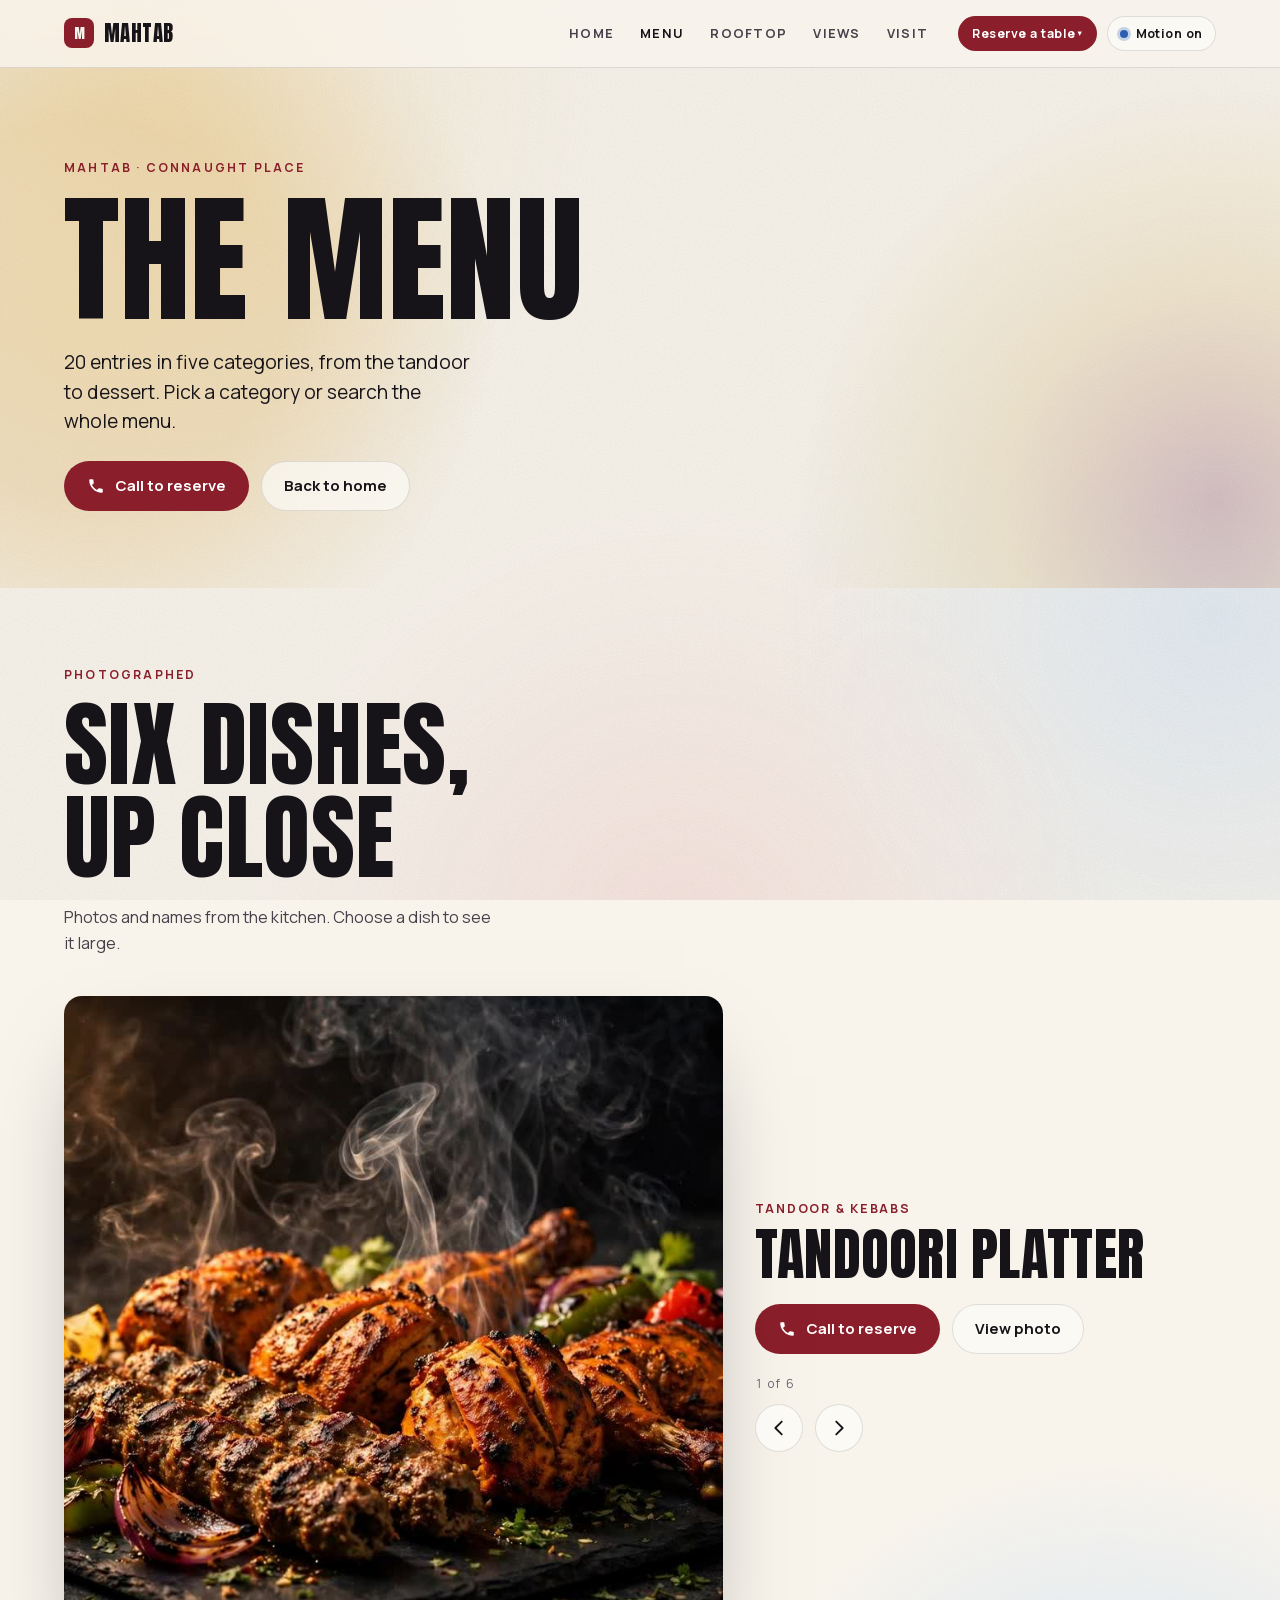
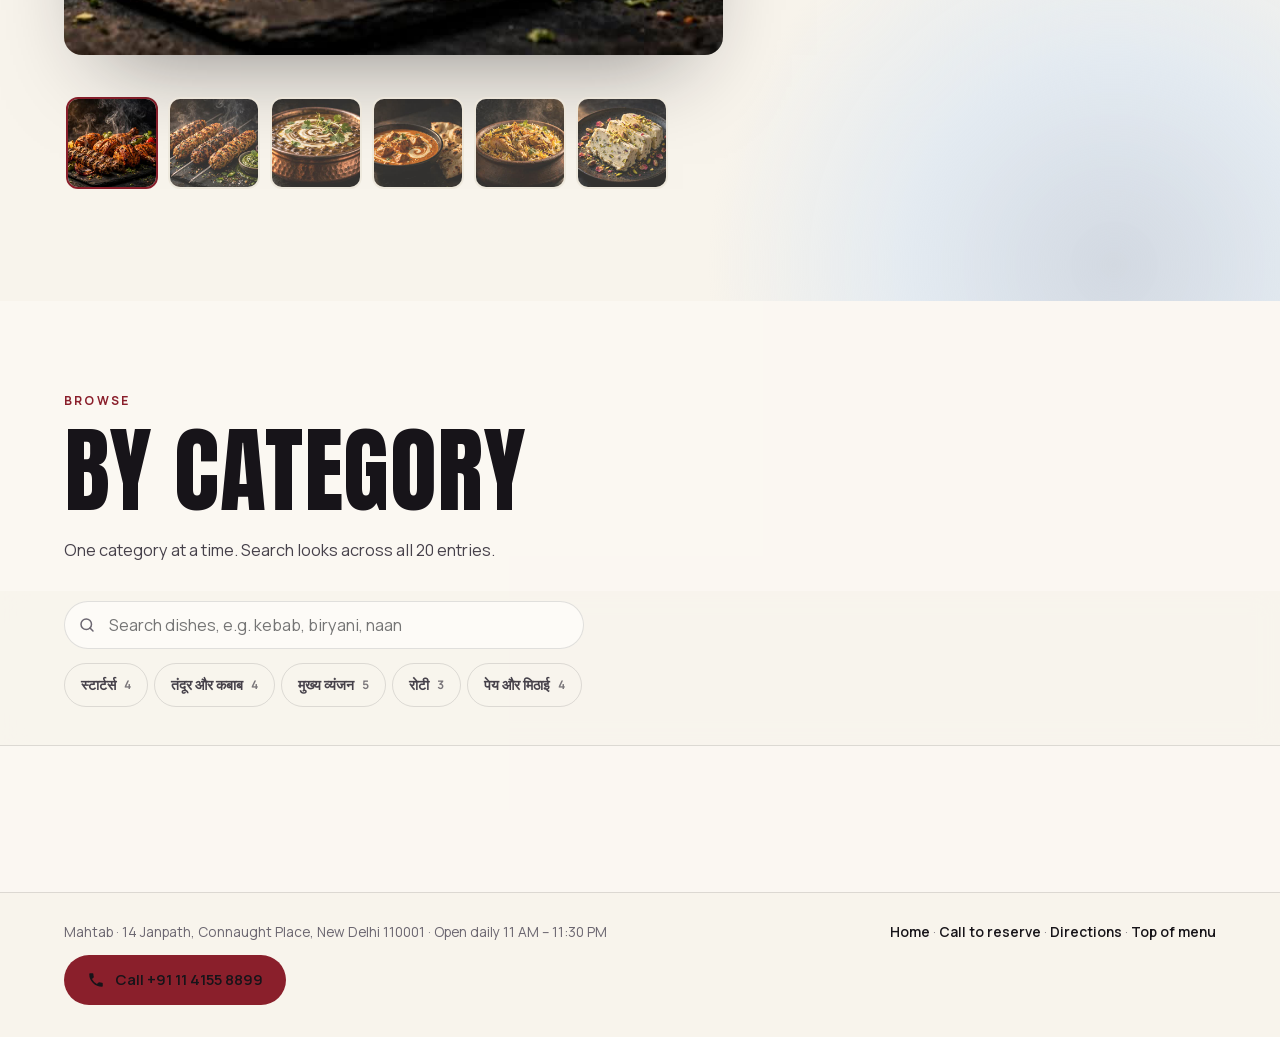
==== commit e408d429: "Mahtab ditto: exact el-pueblo-2 layout rebuild with Mahtab content" ====
--- a/menu/index.html
+++ b/menu/index.html
@@ -1,117 +1,177 @@
-<!DOCTYPE html>
-<html lang="en">
+<!doctype html>
+<html lang="en" class="no-js">
 <head>
-<meta charset="UTF-8">
-<meta name="viewport" content="width=device-width, initial-scale=1.0">
-<title>Menu — Mahtab Rooftop Restaurant, Delhi</title>
-<meta name="description" content="Mahtab's demo menu: starters, tandoor & kebabs, Chinese, North Indian mains, breads, beverages and desserts. Prices from public listings.">
+<meta charset="utf-8">
+<meta name="viewport" content="width=device-width, initial-scale=1, viewport-fit=cover">
+<title>Menu — Mahtab, Moonlit rooftop restaurant in Delhi</title>
+<meta name="description" content="The Mahtab menu: 20 entries in five categories — starters, tandoor & kebabs, main course, breads, beverages & desserts. 14 Janpath, Connaught Place, New Delhi.">
+<meta name="theme-color" content="#f8f4ec">
+<meta property="og:title" content="Mahtab — Menu">
+<meta property="og:description" content="Tandoor, kebabs, North Indian classics and desserts. Open daily 11 AM – 11:30 PM.">
+<meta property="og:type" content="website">
+<meta property="og:image" content="../media/video/poster_1920.jpg">
+
+
+<link rel="icon" href="data:image/svg+xml,%3Csvg xmlns='http://www.w3.org/2000/svg' viewBox='0 0 64 64'%3E%3Crect width='64' height='64' rx='14' fill='%23d9a441'/%3E%3Ctext x='32' y='43' font-family='Georgia,serif' font-size='30' text-anchor='middle' fill='%23171419'%3EM%3C/text%3E%3C/svg%3E">
+<link rel="preload" as="font" type="font/woff2" href="../fonts/anton-latin.woff2" crossorigin>
+<link rel="preload" as="font" type="font/woff2" href="../fonts/manrope-latin.woff2" crossorigin>
 <link rel="stylesheet" href="../fonts/fonts.css">
 <link rel="stylesheet" href="../css/site.css">
-<script type="application/ld+json">
-{
-  "@context": "https://schema.org",
-  "@type": "Restaurant",
-  "name": "Mahtab Multicuisine Rooftop Restaurant",
-  "telephone": "+91 11 4155 8899",
-  "address": {
-    "@type": "PostalAddress",
-    "streetAddress": "14 Janpath, Connaught Place",
-    "addressLocality": "New Delhi", "addressRegion": "Delhi",
-    "postalCode": "110001", "addressCountry": "IN"
-  },
-  "openingHours": "Mo-Su 11:00-23:30"
-}
-</script>
+<script>document.documentElement.classList.replace('no-js','js');try{if(localStorage.getItem('ep-motion')==='off')document.documentElement.classList.add('reduce-motion')}catch(e){}</script>
+<script type="application/ld+json">{"@context": "https://schema.org", "@type": "Restaurant", "name": "Mahtab Multicuisine Rooftop Restaurant", "address": {"@type": "PostalAddress", "streetAddress": "14 Janpath, Connaught Place", "addressLocality": "New Delhi", "addressRegion": "Delhi", "postalCode": "110001", "addressCountry": "IN"}, "servesCuisine": ["North Indian", "Chinese", "Mughlai", "Kebab"], "telephone": "+91-11-4155-8899"}</script>
 </head>
-<body>
+<body class="page-menu">
+<a class="skip-link" href="index.html#main">Skip to content</a>
+<div class="atmosphere" aria-hidden="true"><div class="aurora aurora-1"></div><div class="aurora aurora-2"></div><div class="aurora aurora-3"></div><div class="grain"></div></div>
+<div class="cursor-glow" aria-hidden="true"></div>
 
-<nav class="site-nav" id="siteNav" aria-label="Primary">
-  <a class="brand-mini" href="../">MAHTAB</a>
-  <div class="nav-links">
-    <a href="../#gallery" class="hide-sm">Rooftop</a>
-    <a href="../#visit" class="hide-sm">Visit</a>
-    <a class="call-btn" href="tel:+911141558899">Call</a>
-    <button class="motion-toggle" id="motionToggle" aria-pressed="false">Motion: On</button>
+<header class="nav is-compact" id="nav">
+  <div class="nav-progress" aria-hidden="true"><span id="navProgress"></span></div>
+  <a class="nav-brand" href="../" aria-label="Mahtab, home"><span class="nav-mark" aria-hidden="true">M</span><span>Mahtab</span></a>
+  <nav class="nav-links" aria-label="Sections">
+    <a href="../">Home</a>
+    <a href="#menu" class="is-active" aria-current="page">Menu</a>
+    <a href="../#gallery">Rooftop</a>
+    <a href="../#rooms">Views</a>
+    <a href="../#visit">Visit</a>
+    <span class="nav-marker" id="navMarker" aria-hidden="true"></span>
+  </nav>
+  <div class="nav-tools">
+    <div class="order-chooser" id="orderChooser">
+      <button type="button" class="nav-order" id="orderBtn" aria-expanded="false" aria-controls="orderMenu" aria-haspopup="true">Reserve<span class="nav-order-ext">&nbsp;a table</span> <span class="nav-order-caret" aria-hidden="true">▾</span></button>
+      <div class="order-menu" id="orderMenu" hidden>
+        <p class="order-menu-title">Reserve your table</p>
+        <a class="order-option" href="tel:+911141558899"><span class="order-option-name">Call to reserve</span><span class="order-option-note">Opens your phone app</span></a>
+      </div>
+    </div>
+    <button class="motion-toggle" id="motionToggle" type="button" aria-pressed="true"><span class="motion-dot" aria-hidden="true"></span><span class="motion-label">Motion on</span></button>
+    <button class="nav-menu" id="navMenu" type="button" aria-expanded="false" aria-controls="navPanel">Menu</button>
   </div>
-</nav>
-
-<header class="menu-hero">
-  <div class="glow glow-a" aria-hidden="true"></div>
-  <div class="section-inner reveal">
-    <p class="section-kicker">The menu</p>
-    <h1 class="section-title">Eat like the moon<br>is watching.</h1>
-    <p class="section-lead" style="margin:0 auto;">Mughlai, North Indian and tandoor classics — search the whole menu or pick a category.</p>
-    <div class="menu-tools">
-      <input class="menu-search" id="menuSearch" type="search" placeholder="Search dishes… e.g. kebab" aria-label="Search the menu">
-    </div>
-    <div class="cat-pills" id="catPills" role="tablist" aria-label="Menu categories"></div>
+  <div class="nav-panel" id="navPanel" hidden>
+    <a href="../">Home</a><a href="#menu">Menu</a><a href="../#gallery">Rooftop</a><a href="../#rooms">Views</a><a href="../#visit">Visit</a>
+    <a href="tel:+911141558899">Call to reserve</a>
   </div>
 </header>
 
-<main id="menuList">
-  <p class="menu-count" id="menuCount"></p>
+<main id="main">
+<section class="menu-hero" aria-labelledby="menuPageTitle">
+  <div class="fields" aria-hidden="true"><span class="field field-a" data-depth="0.18"></span><span class="field field-b" data-depth="0.26"></span></div>
+  <div class="menu-hero-inner">
+    <p class="eyebrow">Mahtab · Connaught Place</p>
+    <h1 class="section-title menu-hero-title" id="menuPageTitle" data-lines>The menu</h1>
+    <p class="lead">20 entries in five categories, from the tandoor to dessert. Pick a category or search the whole menu.</p>
+    <div class="menu-hero-actions">
+      <a class="button button-primary button-call" href="tel:+911141558899"><svg class="i-call" viewBox="0 0 24 24" aria-hidden="true"><path d="M6.6 10.8a15.1 15.1 0 0 0 6.6 6.6l2.2-2.2a1 1 0 0 1 1-.25c1.1.37 2.3.57 3.6.57a1 1 0 0 1 1 1V20a1 1 0 0 1-1 1A17 17 0 0 1 3 4a1 1 0 0 1 1-1h3.5a1 1 0 0 1 1 1c0 1.25.2 2.45.57 3.57a1 1 0 0 1-.25 1z"/></svg>Call to reserve</a>
+      <a class="button button-ghost" href="../">Back to home</a>
+    </div>
+  </div>
+</section>
 
-  <section class="menu-cat" data-cat="Starters">
-    <h2 class="menu-cat-title">Starters</h2>
-    <div class="menu-item" data-name="paneer tikka angar"><div><span class="veg-dot veg"></span><span class="menu-item-name">Paneer Tikka Angar</span><p class="menu-item-desc">Charred cottage cheese, smoked yogurt, mint chutney.</p></div><span class="menu-item-price">₹320</span></div>
-    <div class="menu-item" data-name="dahi ke kebab"><div><span class="veg-dot veg"></span><span class="menu-item-name">Dahi Ke Kebab</span><p class="menu-item-desc">Crisp Lucknowi yogurt kebabs, beetroot mayo.</p></div><span class="menu-item-price">₹280</span></div>
-    <div class="menu-item" data-name="amritsari fish fry"><div><span class="veg-dot nonveg"></span><span class="menu-item-name">Amritsari Fish Fry</span><p class="menu-item-desc">Ajwain-battered fish, pickled onion rings.</p></div><span class="menu-item-price">₹380</span></div>
-    <div class="menu-item" data-name="chicken 65"><div><span class="veg-dot nonveg"></span><span class="menu-item-name">Chicken 65</span><p class="menu-item-desc">Curry-leaf tossed, red chilli glaze.</p></div><span class="menu-item-price">₹340</span></div>
-  </section>
+<!-- Food spotlight: the 32 photographed dishes -->
+<section class="food food-on-menu" id="food" data-palette="warm" aria-labelledby="foodTitle">
+  <div class="fields" aria-hidden="true"><span class="field field-c" data-depth="0.2"></span></div>
+  <div class="food-inner">
+    <div class="food-head">
+      <p class="eyebrow" data-reveal="fade">Photographed</p>
+      <h2 class="section-title" id="foodTitle" data-lines>Six dishes, up close</h2>
+      <p class="food-note" data-reveal="fade">Photos and names from the kitchen. Choose a dish to see it large.</p>
+    </div>
+    <div class="spot" id="spot">
+      <div class="spot-stage" id="spotStage">
+        <div class="spot-frame" id="spotFrame">
+          <img class="spot-img is-active" id="spotImgA" src="../media/menu/tandoori-platter_800.jpg" width="800" height="800" decoding="async" alt="Tandoori Platter">
+          <img class="spot-img" id="spotImgB" src="index.html" width="800" height="800" decoding="async" alt="" aria-hidden="true">
+          <span class="spot-light" aria-hidden="true"></span>
+        </div>
+      </div>
+      <div class="spot-text">
+        <p class="spot-cat" id="spotCat">Tandoor &amp; Kebabs</p>
+        <h3 class="spot-name" id="spotName" aria-live="polite">Tandoori Platter</h3>
+        <div class="spot-actions">
+          <a class="button button-primary button-call" id="spotOrder" href="tel:+911141558899"><svg class="i-call" viewBox="0 0 24 24" aria-hidden="true"><path d="M6.6 10.8a15.1 15.1 0 0 0 6.6 6.6l2.2-2.2a1 1 0 0 1 1-.25c1.1.37 2.3.57 3.6.57a1 1 0 0 1 1 1V20a1 1 0 0 1-1 1A17 17 0 0 1 3 4a1 1 0 0 1 1-1h3.5a1 1 0 0 1 1 1c0 1.25.2 2.45.57 3.57a1 1 0 0 1-.25 1z"/></svg>Call to reserve</a>
+          <button type="button" class="button button-ghost" id="spotView">View photo</button>
+        </div>
+        <p class="spot-index" id="spotIndex">1 of 6</p>
+        <div class="spot-nav">
+          <button class="round-btn" id="spotPrev" type="button" aria-label="Previous dish"><svg viewBox="0 0 24 24"><path d="M15 5l-7 7 7 7"/></svg></button>
+          <button class="round-btn" id="spotNext" type="button" aria-label="Next dish"><svg viewBox="0 0 24 24"><path d="M9 5l7 7-7 7"/></svg></button>
+        </div>
+      </div>
+    </div>
+    <ul class="spot-thumbs" id="spotThumbs" aria-label="Photographed dishes">
+      <li><button type="button" class="spot-thumb is-active" data-spot="mahtab-005" aria-pressed="true" aria-label="Tandoori Platter, Tandoor &amp; Kebabs"><img src="../media/menu/tandoori-platter_320.jpg" width="320" height="320" loading="lazy" decoding="async" alt=""></button></li>
+<li><button type="button" class="spot-thumb" data-spot="mahtab-006" aria-pressed="false" aria-label="Chicken Seekh Kebab, Tandoor &amp; Kebabs"><img src="../media/menu/seekh-kebab_320.jpg" width="320" height="320" loading="lazy" decoding="async" alt=""></button></li>
+<li><button type="button" class="spot-thumb" data-spot="mahtab-009" aria-pressed="false" aria-label="Dal Mahtab, Main Course"><img src="../media/menu/dal-mahtab_320.jpg" width="320" height="320" loading="lazy" decoding="async" alt=""></button></li>
+<li><button type="button" class="spot-thumb" data-spot="mahtab-010" aria-pressed="false" aria-label="Butter Chicken, Main Course"><img src="../media/menu/butter-chicken_320.jpg" width="320" height="320" loading="lazy" decoding="async" alt=""></button></li>
+<li><button type="button" class="spot-thumb" data-spot="mahtab-011" aria-pressed="false" aria-label="Chicken Biryani, Main Course"><img src="../media/menu/chicken-biryani_320.jpg" width="320" height="320" loading="lazy" decoding="async" alt=""></button></li>
+<li><button type="button" class="spot-thumb" data-spot="mahtab-017" aria-pressed="false" aria-label="Kulfi Falooda, Beverages &amp; Desserts"><img src="../media/menu/kulfi-falooda_320.jpg" width="320" height="320" loading="lazy" decoding="async" alt=""></button></li>
+    </ul>
+  </div>
+</section>
 
-  <section class="menu-cat" data-cat="Tandoor & Kebabs">
-    <h2 class="menu-cat-title">Tandoor &amp; Kebabs</h2>
-    <div class="menu-item" data-name="tandoori platter"><div><span class="veg-dot nonveg"></span><span class="menu-item-name">Tandoori Platter</span><p class="menu-item-desc">Chicken tikka, seekh, tangdi — smoked over coals.</p></div><span class="menu-item-price">₹540</span></div>
-    <div class="menu-item" data-name="chicken seekh kebab"><div><span class="veg-dot nonveg"></span><span class="menu-item-name">Chicken Seekh Kebab</span><p class="menu-item-desc">Hand-minced, clay-oven smoked, onion laccha.</p></div><span class="menu-item-price">₹440</span></div>
-    <div class="menu-item" data-name="murgh malai kebab"><div><span class="veg-dot nonveg"></span><span class="menu-item-name">Murgh Malai Kebab</span><p class="menu-item-desc">Cream-cheese marinated, charred edges.</p></div><span class="menu-item-price">₹460</span></div>
-    <div class="menu-item" data-name="mushroom tikka"><div><span class="veg-dot veg"></span><span class="menu-item-name">Mushroom Tikka</span><p class="menu-item-desc">Charred button mushrooms, kasundi mayo.</p></div><span class="menu-item-price">₹320</span></div>
-  </section>
-
-  <section class="menu-cat" data-cat="Chinese">
-  </section>
-
-  <section class="menu-cat" data-cat="Main Course">
-    <h2 class="menu-cat-title">Main Course</h2>
-    <div class="menu-item" data-name="dal mahtab"><div><span class="veg-dot veg"></span><span class="menu-item-name">Dal Mahtab</span><p class="menu-item-desc">Black dal simmered overnight, white butter, cream.</p></div><span class="menu-item-price">₹320</span></div>
-    <div class="menu-item" data-name="butter chicken"><div><span class="veg-dot nonveg"></span><span class="menu-item-name">Butter Chicken</span><p class="menu-item-desc">Old Delhi recipe, tomato-makhani gravy.</p></div><span class="menu-item-price">₹420</span></div>
-    <div class="menu-item" data-name="chicken biryani"><div><span class="veg-dot nonveg"></span><span class="menu-item-name">Chicken Biryani</span><p class="menu-item-desc">Dum-sealed handi, saffron, crisp birista.</p></div><span class="menu-item-price">₹380</span></div>
-    <div class="menu-item" data-name="paneer lababdar"><div><span class="veg-dot veg"></span><span class="menu-item-name">Paneer Lababdar</span><p class="menu-item-desc">Rich tomato-cashew gravy, kasuri methi.</p></div><span class="menu-item-price">₹340</span></div>
-    <div class="menu-item" data-name="rogan josh"><div><span class="veg-dot nonveg"></span><span class="menu-item-name">Rogan Josh</span><p class="menu-item-desc">Slow-cooked mutton, Kashmiri chilli.</p></div><span class="menu-item-price">₹480</span></div>
-  </section>
-
-  <section class="menu-cat" data-cat="Breads">
-    <h2 class="menu-cat-title">Breads</h2>
-    <div class="menu-item" data-name="butter naan"><div><span class="veg-dot veg"></span><span class="menu-item-name">Butter Naan</span><p class="menu-item-desc">Tandoor-fresh, brushed with white butter.</p></div><span class="menu-item-price">₹70</span></div>
-    <div class="menu-item" data-name="garlic naan"><div><span class="veg-dot veg"></span><span class="menu-item-name">Garlic Naan</span><p class="menu-item-desc">Roasted garlic, coriander.</p></div><span class="menu-item-price">₹90</span></div>
-    <div class="menu-item" data-name="laccha paratha"><div><span class="veg-dot veg"></span><span class="menu-item-name">Laccha Paratha</span><p class="menu-item-desc">Flaky whole-wheat layers.</p></div><span class="menu-item-price">₹80</span></div>
-  </section>
-
-  <section class="menu-cat" data-cat="Beverages & Desserts">
-    <h2 class="menu-cat-title">Beverages &amp; Desserts</h2>
-    <div class="menu-item" data-name="kulfi falooda"><div><span class="veg-dot veg"></span><span class="menu-item-name">Kulfi Falooda</span><p class="menu-item-desc">Dense kulfi, falooda, rose, pistachio.</p></div><span class="menu-item-price">₹240</span></div>
-    <div class="menu-item" data-name="gulab jamun cheesecake"><div><span class="veg-dot veg"></span><span class="menu-item-name">Gulab Jamun Cheesecake</span><p class="menu-item-desc">Baked cheesecake, jamun compote.</p></div><span class="menu-item-price">₹280</span></div>
-    <div class="menu-item" data-name="masala shikanjvi"><div><span class="veg-dot veg"></span><span class="menu-item-name">Masala Shikanjvi</span><p class="menu-item-desc">Spiced lemonade, roasted jeera.</p></div><span class="menu-item-price">₹140</span></div>
-    <div class="menu-item" data-name="cold coffee frappe"><div><span class="veg-dot veg"></span><span class="menu-item-name">Cold Coffee Frappe</span><p class="menu-item-desc">Blended thick, cocoa dust.</p></div><span class="menu-item-price">₹180</span></div>
-  </section>
-
-  <p class="no-results" id="noResults">No dishes match that search — try "kebab" or "paneer".</p>
-  <p class="demo-note" style="max-width:900px;margin:30px auto;padding:0 20px;">Demo note: five prices above are from Mahtab's public listings; all other items and prices are illustrative sample data for this test build — confirm with the restaurant before publishing.</p>
+<!-- The full menu: one category at a time, search across everything -->
+<section class="menu" id="menu" aria-labelledby="menuTitle">
+  <div class="menu-inner">
+    <div class="menu-head">
+      <p class="eyebrow" data-reveal="fade">Browse</p>
+      <h2 class="section-title" id="menuTitle" data-lines>By category</h2>
+      <p class="menu-note" data-reveal="fade">One category at a time. Search looks across all 20 entries.</p>
+    </div>
+    <div class="menu-tools" id="menuTools">
+      <form class="menu-search js-only" role="search" id="menuSearch" autocomplete="off" onsubmit="return false">
+        <label class="visually-hidden" for="menuQuery">Search the menu</label>
+        <svg class="menu-search-icon" viewBox="0 0 24 24" aria-hidden="true"><circle cx="11" cy="11" r="7"/><path d="M20 20l-4-4"/></svg>
+        <input id="menuQuery" type="search" placeholder="Search dishes, e.g. kebab, biryani, naan" spellcheck="false">
+        <button type="button" class="menu-clear" id="menuClear" hidden aria-label="Clear search">×</button>
+      </form>
+      <nav class="cat-rail" id="catRail" aria-label="Menu categories">
+        <span class="cat-pill" id="catPill" aria-hidden="true"></span>
+        <a class="cat" href="#starters" data-cat="starters">स्टार्टर्स <span class="cat-n">4</span></a>
+<a class="cat" href="#tandoor" data-cat="tandoor">तंदूर और कबाब <span class="cat-n">4</span></a>
+<a class="cat" href="#mains" data-cat="mains">मुख्य व्यंजन <span class="cat-n">5</span></a>
+<a class="cat" href="#breads" data-cat="breads">रोटी <span class="cat-n">3</span></a>
+<a class="cat" href="#desserts" data-cat="desserts">पेय और मिठाई <span class="cat-n">4</span></a>
+      </nav>
+      <p class="menu-status" id="menuStatus" aria-live="polite"></p>
+    </div>
+    <div class="menu-cats" id="menuCats">
+      <section class="menu-cat" id="menu-starters" data-cat="starters" aria-labelledby="menu-starters-h" hidden><header class="menu-cat-head"><h3 id="menu-starters-h" tabindex="-1"><span class="menu-cat-es">स्टार्टर्स</span> <span class="menu-cat-en">Starters</span></h3><p class="menu-cat-count"><span data-count>4</span> entries</p></header><ul class="menu-list"><li class="menu-item" id="mahtab-001" data-id="mahtab-001" data-search="paneer tikka angar स्टार्टर्स starters"><span class="menu-item-name">Paneer Tikka Angar</span></li><li class="menu-item" id="mahtab-002" data-id="mahtab-002" data-search="dahi ke kebab स्टार्टर्स starters"><span class="menu-item-name">Dahi Ke Kebab</span></li><li class="menu-item" id="mahtab-003" data-id="mahtab-003" data-search="amritsari fish fry स्टार्टर्स starters"><span class="menu-item-name">Amritsari Fish Fry</span></li><li class="menu-item" id="mahtab-004" data-id="mahtab-004" data-search="chicken 65 स्टार्टर्स starters"><span class="menu-item-name">Chicken 65</span></li></ul></section>
+      <section class="menu-cat" id="menu-tandoor" data-cat="tandoor" aria-labelledby="menu-tandoor-h" hidden><header class="menu-cat-head"><h3 id="menu-tandoor-h" tabindex="-1"><span class="menu-cat-es">तंदूर और कबाब</span> <span class="menu-cat-en">Tandoor &amp; Kebabs</span></h3><p class="menu-cat-count"><span data-count>4</span> entries</p></header><ul class="menu-list"><li class="menu-item has-photo" id="mahtab-005" data-id="mahtab-005" data-search="tandoori platter तंदूर और कबाब tandoor &amp; kebabs"><button type="button" class="menu-item-photo" data-spot="mahtab-005" aria-label="Show the photo of Tandoori Platter in the food spotlight"><img src="../media/menu/tandoori-platter_320.jpg" width="320" height="320" loading="lazy" decoding="async" alt="Tandoori Platter"></button><span class="menu-item-name">Tandoori Platter</span><span class="menu-item-meta">Photo</span></li><li class="menu-item has-photo" id="mahtab-006" data-id="mahtab-006" data-search="chicken seekh kebab तंदूर और कबाब tandoor &amp; kebabs"><button type="button" class="menu-item-photo" data-spot="mahtab-006" aria-label="Show the photo of Chicken Seekh Kebab in the food spotlight"><img src="../media/menu/seekh-kebab_320.jpg" width="320" height="320" loading="lazy" decoding="async" alt="Chicken Seekh Kebab"></button><span class="menu-item-name">Chicken Seekh Kebab</span><span class="menu-item-meta">Photo</span></li><li class="menu-item" id="mahtab-007" data-id="mahtab-007" data-search="murgh malai kebab तंदूर और कबाब tandoor &amp; kebabs"><span class="menu-item-name">Murgh Malai Kebab</span></li><li class="menu-item" id="mahtab-008" data-id="mahtab-008" data-search="mushroom tikka तंदूर और कबाब tandoor &amp; kebabs"><span class="menu-item-name">Mushroom Tikka</span></li></ul></section>
+      <section class="menu-cat" id="menu-mains" data-cat="mains" aria-labelledby="menu-mains-h" hidden><header class="menu-cat-head"><h3 id="menu-mains-h" tabindex="-1"><span class="menu-cat-es">मुख्य व्यंजन</span> <span class="menu-cat-en">Main Course</span></h3><p class="menu-cat-count"><span data-count>5</span> entries</p></header><ul class="menu-list"><li class="menu-item has-photo" id="mahtab-009" data-id="mahtab-009" data-search="dal mahtab मुख्य व्यंजन main course"><button type="button" class="menu-item-photo" data-spot="mahtab-009" aria-label="Show the photo of Dal Mahtab in the food spotlight"><img src="../media/menu/dal-mahtab_320.jpg" width="320" height="320" loading="lazy" decoding="async" alt="Dal Mahtab"></button><span class="menu-item-name">Dal Mahtab</span><span class="menu-item-meta">Photo</span></li><li class="menu-item has-photo" id="mahtab-010" data-id="mahtab-010" data-search="butter chicken मुख्य व्यंजन main course"><button type="button" class="menu-item-photo" data-spot="mahtab-010" aria-label="Show the photo of Butter Chicken in the food spotlight"><img src="../media/menu/butter-chicken_320.jpg" width="320" height="320" loading="lazy" decoding="async" alt="Butter Chicken"></button><span class="menu-item-name">Butter Chicken</span><span class="menu-item-meta">Photo</span></li><li class="menu-item has-photo" id="mahtab-011" data-id="mahtab-011" data-search="chicken biryani मुख्य व्यंजन main course"><button type="button" class="menu-item-photo" data-spot="mahtab-011" aria-label="Show the photo of Chicken Biryani in the food spotlight"><img src="../media/menu/chicken-biryani_320.jpg" width="320" height="320" loading="lazy" decoding="async" alt="Chicken Biryani"></button><span class="menu-item-name">Chicken Biryani</span><span class="menu-item-meta">Photo</span></li><li class="menu-item" id="mahtab-012" data-id="mahtab-012" data-search="paneer lababdar मुख्य व्यंजन main course"><span class="menu-item-name">Paneer Lababdar</span></li><li class="menu-item" id="mahtab-013" data-id="mahtab-013" data-search="rogan josh मुख्य व्यंजन main course"><span class="menu-item-name">Rogan Josh</span></li></ul></section>
+      <section class="menu-cat" id="menu-breads" data-cat="breads" aria-labelledby="menu-breads-h" hidden><header class="menu-cat-head"><h3 id="menu-breads-h" tabindex="-1"><span class="menu-cat-es">रोटी</span> <span class="menu-cat-en">Breads</span></h3><p class="menu-cat-count"><span data-count>3</span> entries</p></header><ul class="menu-list"><li class="menu-item" id="mahtab-014" data-id="mahtab-014" data-search="butter naan रोटी breads"><span class="menu-item-name">Butter Naan</span></li><li class="menu-item" id="mahtab-015" data-id="mahtab-015" data-search="garlic naan रोटी breads"><span class="menu-item-name">Garlic Naan</span></li><li class="menu-item" id="mahtab-016" data-id="mahtab-016" data-search="laccha paratha रोटी breads"><span class="menu-item-name">Laccha Paratha</span></li></ul></section>
+      <section class="menu-cat" id="menu-desserts" data-cat="desserts" aria-labelledby="menu-desserts-h" hidden><header class="menu-cat-head"><h3 id="menu-desserts-h" tabindex="-1"><span class="menu-cat-es">पेय और मिठाई</span> <span class="menu-cat-en">Beverages &amp; Desserts</span></h3><p class="menu-cat-count"><span data-count>4</span> entries</p></header><ul class="menu-list"><li class="menu-item has-photo" id="mahtab-017" data-id="mahtab-017" data-search="kulfi falooda पेय और मिठाई beverages &amp; desserts"><button type="button" class="menu-item-photo" data-spot="mahtab-017" aria-label="Show the photo of Kulfi Falooda in the food spotlight"><img src="../media/menu/kulfi-falooda_320.jpg" width="320" height="320" loading="lazy" decoding="async" alt="Kulfi Falooda"></button><span class="menu-item-name">Kulfi Falooda</span><span class="menu-item-meta">Photo</span></li><li class="menu-item" id="mahtab-018" data-id="mahtab-018" data-search="gulab jamun cheesecake पेय और मिठाई beverages &amp; desserts"><span class="menu-item-name">Gulab Jamun Cheesecake</span></li><li class="menu-item" id="mahtab-019" data-id="mahtab-019" data-search="masala shikanjvi पेय और मिठाई beverages &amp; desserts"><span class="menu-item-name">Masala Shikanjvi</span></li><li class="menu-item" id="mahtab-020" data-id="mahtab-020" data-search="cold coffee frappe पेय और मिठाई beverages &amp; desserts"><span class="menu-item-name">Cold Coffee Frappe</span></li></ul></section>
+    </div>
+  </div>
+</section>
 </main>
 
-<footer class="footer">
-  <div class="footer-inner">
-    <span class="footer-brand">MAHTAB</span>
-    <div class="footer-links">
-      <a href="../">Home</a>
-      <a href="tel:+911141558899">Call</a>
-      <a href="https://www.google.com/maps/dir/?api=1&destination=28.888384,76.614469" target="_blank" rel="noopener">Directions</a>
-      <a href="#top">Back to top</a>
-    </div>
-    <p class="footer-fine">Demo website built for testing — not the restaurant's official site. Menu data is illustrative.</p>
-  </div>
+<footer class="footer footer-menu">
+  <p>Mahtab · 14 Janpath, Connaught Place, New Delhi 110001 · Open daily 11 AM – 11:30 PM</p>
+  <p><a href="../">Home</a> · <a href="tel:+911141558899">Call to reserve</a> · <a href="https://www.google.com/maps/dir/?api=1&amp;destination=28.888384,76.614469" target="_blank" rel="noopener noreferrer">Directions<span class="visually-hidden"> (opens in a new tab)</span></a> · <a href="#menu">Top of menu</a></p>
+  <p class="footer-call"><a class="button button-primary" href="tel:+911141558899"><svg class="i-call" viewBox="0 0 24 24" aria-hidden="true"><path d="M6.6 10.8a15.1 15.1 0 0 0 6.6 6.6l2.2-2.2a1 1 0 0 1 1-.25c1.1.37 2.3.57 3.6.57a1 1 0 0 1 1 1V20a1 1 0 0 1-1 1A17 17 0 0 1 3 4a1 1 0 0 1 1-1h3.5a1 1 0 0 1 1 1c0 1.25.2 2.45.57 3.57a1 1 0 0 1-.25 1z"/></svg>Call +91 11 4155 8899</a></p>
 </footer>
 
+<div class="action-bar" id="actionBar" aria-label="Quick actions">
+  <button type="button" class="button button-primary" data-order-open>Reserve</button>
+  <a class="button button-ghost" href="../">Home</a>
+  <a class="button button-ghost" href="https://www.google.com/maps/dir/?api=1&amp;destination=28.888384,76.614469" target="_blank" rel="noopener noreferrer">Directions<span class="visually-hidden"> (opens in a new tab)</span></a>
+</div>
+
+<dialog class="lightbox" id="lightbox" aria-labelledby="lightboxCaption">
+  <figure class="lightbox-figure" id="lightboxFigure">
+    <div class="lightbox-scroller" id="lightboxScroller"><img id="lightboxImg" alt=""></div>
+    <figcaption id="lightboxCaption"></figcaption>
+  </figure>
+  <div class="lightbox-tools">
+    <button type="button" class="lightbox-zoom" id="lightboxZoom" aria-pressed="false">Zoom in</button>
+    <button type="button" class="lightbox-close" id="lightboxClose" aria-label="Close photo"><svg viewBox="0 0 24 24"><path d="M6 6l12 12M18 6L6 18"/></svg></button>
+  </div>
+</dialog>
+
+<script type="application/json" id="menuData">{"categories": [{"id": "starters", "es": "स्टार्टर्स", "en": "Starters", "count": 4}, {"id": "tandoor", "es": "तंदूर और कबाब", "en": "Tandoor & Kebabs", "count": 4}, {"id": "mains", "es": "मुख्य व्यंजन", "en": "Main Course", "count": 5}, {"id": "breads", "es": "रोटी", "en": "Breads", "count": 3}, {"id": "desserts", "es": "पेय और मिठाई", "en": "Beverages & Desserts", "count": 4}], "items": [{"id": "mahtab-001", "cat": "starters", "name": "Paneer Tikka Angar", "img": null}, {"id": "mahtab-002", "cat": "starters", "name": "Dahi Ke Kebab", "img": null}, {"id": "mahtab-003", "cat": "starters", "name": "Amritsari Fish Fry", "img": null}, {"id": "mahtab-004", "cat": "starters", "name": "Chicken 65", "img": null}, {"id": "mahtab-005", "cat": "tandoor", "name": "Tandoori Platter", "img": "tandoori-platter"}, {"id": "mahtab-006", "cat": "tandoor", "name": "Chicken Seekh Kebab", "img": "seekh-kebab"}, {"id": "mahtab-007", "cat": "tandoor", "name": "Murgh Malai Kebab", "img": null}, {"id": "mahtab-008", "cat": "tandoor", "name": "Mushroom Tikka", "img": null}, {"id": "mahtab-009", "cat": "mains", "name": "Dal Mahtab", "img": "dal-mahtab"}, {"id": "mahtab-010", "cat": "mains", "name": "Butter Chicken", "img": "butter-chicken"}, {"id": "mahtab-011", "cat": "mains", "name": "Chicken Biryani", "img": "chicken-biryani"}, {"id": "mahtab-012", "cat": "mains", "name": "Paneer Lababdar", "img": null}, {"id": "mahtab-013", "cat": "mains", "name": "Rogan Josh", "img": null}, {"id": "mahtab-014", "cat": "breads", "name": "Butter Naan", "img": null}, {"id": "mahtab-015", "cat": "breads", "name": "Garlic Naan", "img": null}, {"id": "mahtab-016", "cat": "breads", "name": "Laccha Paratha", "img": null}, {"id": "mahtab-017", "cat": "desserts", "name": "Kulfi Falooda", "img": "kulfi-falooda"}, {"id": "mahtab-018", "cat": "desserts", "name": "Gulab Jamun Cheesecake", "img": null}, {"id": "mahtab-019", "cat": "desserts", "name": "Masala Shikanjvi", "img": null}, {"id": "mahtab-020", "cat": "desserts", "name": "Cold Coffee Frappe", "img": null}], "base": "../"}</script>
 <script src="../js/core.js" defer></script>
+<script src="../js/order.js" defer></script>
+<script src="../js/lines.js" defer></script>
 <script src="../js/menu.js" defer></script>
 </body>
 </html>
--- a/fonts/fonts.css
+++ b/fonts/fonts.css
@@ -1,15 +1,5 @@
-/* Qaenat demo — self-hosted OFL fonts */
-@font-face {
-  font-family: 'Anton';
-  font-style: normal;
-  font-weight: 400;
-  font-display: swap;
-  src: url('anton-latin.woff2') format('woff2');
-}
-@font-face {
-  font-family: 'Manrope';
-  font-style: normal;
-  font-weight: 400 800;
-  font-display: swap;
-  src: url('manrope-latin.woff2') format('woff2');
-}
+/* Self-hosted: Anton (SIL Open Font License 1.1, Vernon Adams) and Manrope variable (SIL OFL 1.1, Mikhail Sharanda). Files fetched from Google Fonts on 2026-10-04. */
+@font-face { font-family: 'Anton'; font-style: normal; font-weight: 400; font-display: swap; src: url('anton-latin-ext.woff2') format('woff2'); unicode-range: U+0100-02BA, U+02BD-02C5, U+02C7-02CC, U+02CE-02D7, U+02DD-02FF, U+0304, U+0308, U+0329, U+1D00-1DBF, U+1E00-1E9F, U+1EF2-1EFF, U+2020, U+20A0-20AB, U+20AD-20C0, U+2113, U+2C60-2C7F, U+A720-A7FF; }
+@font-face { font-family: 'Anton'; font-style: normal; font-weight: 400; font-display: swap; src: url('anton-latin.woff2') format('woff2'); unicode-range: U+0000-00FF, U+0131, U+0152-0153, U+02BB-02BC, U+02C6, U+02DA, U+02DC, U+0304, U+0308, U+0329, U+2000-206F, U+20AC, U+2122, U+2191, U+2193, U+2212, U+2215, U+FEFF, U+FFFD; }
+@font-face { font-family: 'Manrope'; font-style: normal; font-weight: 200 800; font-display: swap; src: url('manrope-latin-ext.woff2') format('woff2'); unicode-range: U+0100-02BA, U+02BD-02C5, U+02C7-02CC, U+02CE-02D7, U+02DD-02FF, U+0304, U+0308, U+0329, U+1D00-1DBF, U+1E00-1E9F, U+1EF2-1EFF, U+2020, U+20A0-20AB, U+20AD-20C0, U+2113, U+2C60-2C7F, U+A720-A7FF; }
+@font-face { font-family: 'Manrope'; font-style: normal; font-weight: 200 800; font-display: swap; src: url('manrope-latin.woff2') format('woff2'); unicode-range: U+0000-00FF, U+0131, U+0152-0153, U+02BB-02BC, U+02C6, U+02DA, U+02DC, U+0304, U+0308, U+0329, U+2000-206F, U+20AC, U+2122, U+2191, U+2193, U+2212, U+2215, U+FEFF, U+FFFD; }
--- a/css/site.css
+++ b/css/site.css
@@ -1,430 +1,622 @@
-/* ============================================================
-   MAHTAB — Multicuisine Rooftop Restaurant, Rohtak (demo build)
-   Original stylesheet. Night-sky palette, gold accents.
-   ============================================================ */
+/* El Pueblo #2 — cinematic restaurant site (static, no build). v02: film hero, Anton + Manrope, warm gradient fields, scroll choreography. */
+@property --a1 { syntax: '<color>'; inherits: true; initial-value: #f3dfb4; }
+@property --a2 { syntax: '<color>'; inherits: true; initial-value: #cfe1f6; }
+@property --a3 { syntax: '<color>'; inherits: true; initial-value: #f4d3d0; }
+@property --amp { syntax: '<number>'; inherits: true; initial-value: 1; }
+
 :root {
-  --night: #0a0d18;
-  --night-2: #101426;
-  --night-3: #161b31;
-  --ink: #eef0f7;
-  --muted: #a7adc4;
-  --gold: #d9a441;
-  --gold-soft: #f2d98c;
-  --cream: #f6ecda;
-  --line: rgba(217, 164, 65, 0.22);
-  --font-display: 'Anton', 'Arial Narrow', sans-serif;
-  --font-body: 'Manrope', system-ui, -apple-system, 'Segoe UI', sans-serif;
-  --pad: clamp(20px, 5vw, 72px);
-  --ease: cubic-bezier(0.22, 0.61, 0.21, 1);
-  --nav-h: 64px;
-}
-
-*, *::before, *::after { box-sizing: border-box; }
-html { scroll-behavior: smooth; }
-html.motion-off { scroll-behavior: auto; }
-body {
-  margin: 0;
-  background: var(--night);
-  color: var(--ink);
-  font-family: var(--font-body);
-  line-height: 1.6;
-  overflow-x: hidden;
-  -webkit-font-smoothing: antialiased;
-}
-img { max-width: 100%; display: block; }
+  --ivory: #f8f4ec; --cloud: #fdfbf7; --ink: #171419; --ink-soft: #46414a; --ink-mute: #6b6670; --ink-warm: #1a1512;
+  --burgundy: #8a1f2b; --burgundy-deep: #6e1722; --blue: #2b5fb3; --blue-deep: #1f4588; --yellow: #f0b429; --gold: #d9a441; --champagne: #e8cf9c; --red: #c0392b;
+  --line: rgba(23, 20, 25, .12);
+  --ease-out: cubic-bezier(.2, .7, .2, 1);
+  --ease-inout: cubic-bezier(.65, 0, .25, 1);
+  --ease-settle: cubic-bezier(.16, 1, .3, 1);
+  --d-ctl: 220ms; --d-enter: 900ms; --d-scene: 1200ms;
+  --amp: 1;
+  --a1: #f3dfb4; --a2: #cfe1f6; --a3: #f4d3d0;
+  --pad: clamp(20px, 5vw, 80px);
+  --wide: 1440px; --content: 1280px;
+  --nav-h: 68px;
+  --font-display: "Anton", "Impact", "Arial Narrow Bold", sans-serif;
+  --font-body: "Manrope", system-ui, -apple-system, "Segoe UI", sans-serif;
+  transition: --a1 1.4s var(--ease-inout), --a2 1.4s var(--ease-inout), --a3 1.4s var(--ease-inout), --amp 2.4s var(--ease-inout);
+}
+html { scroll-behavior: smooth; -webkit-text-size-adjust: 100%; scroll-padding-top: 76px; }
+html.reduce-motion { scroll-behavior: auto; }
+* { box-sizing: border-box; }
+body { margin: 0; background: var(--ivory); color: var(--ink); font-family: var(--font-body); font-size: 1.02rem; line-height: 1.6; -webkit-font-smoothing: antialiased; overflow-x: clip; }
+img, video { max-width: 100%; }
+button { font: inherit; color: inherit; }
 a { color: inherit; }
-
-/* ---------- motion toggle + reduced motion ---------- */
+:focus-visible { outline: 3px solid var(--blue); outline-offset: 3px; border-radius: 4px; }
+.visually-hidden { position: absolute !important; width: 1px; height: 1px; margin: -1px; padding: 0; overflow: hidden; clip: rect(0 0 0 0); white-space: nowrap; border: 0; }
+.skip-link { position: fixed; top: 10px; left: 10px; z-index: 100; background: var(--ink); color: #fff; padding: 10px 14px; border-radius: 8px; transform: translateY(-200%); transition: transform var(--d-ctl); text-decoration: none; }
+.skip-link:focus { transform: none; }
+.no-js .js-only { display: none; }
+
+/* ---------- Atmosphere: aurora layers, static grain, gradient fields, cursor glow ---------- */
+.atmosphere { position: fixed; inset: 0; z-index: 0; pointer-events: none; overflow: hidden; }
+.aurora { position: absolute; width: 74vmax; height: 74vmax; border-radius: 50%; opacity: .55; will-change: transform;
+  background: radial-gradient(circle at 50% 50%, var(--c) 0%, color-mix(in srgb, var(--c) 45%, transparent) 32%, transparent 66%); }
+.aurora-1 { --c: var(--a1); top: -30vmax; left: -24vmax; animation: drift-1 24s var(--ease-inout) infinite alternate; }
+.aurora-2 { --c: var(--a2); top: 16vh; right: -32vmax; animation: drift-2 28s var(--ease-inout) infinite alternate; }
+.aurora-3 { --c: var(--a3); bottom: -40vmax; left: 16vw; animation: drift-3 20s var(--ease-inout) infinite alternate; }
+@keyframes drift-1 { from { transform: translate3d(0, 0, 0) scale(1); } to { transform: translate3d(calc(14vw * var(--amp)), calc(10vh * var(--amp)), 0) scale(1.12); } }
+@keyframes drift-2 { from { transform: translate3d(0, 0, 0) scale(1.05); } to { transform: translate3d(calc(-12vw * var(--amp)), calc(16vh * var(--amp)), 0) scale(.95); } }
+@keyframes drift-3 { from { transform: translate3d(0, 0, 0) scale(1); } to { transform: translate3d(calc(10vw * var(--amp)), calc(-12vh * var(--amp)), 0) scale(1.1); } }
+.grain { position: fixed; inset: 0; z-index: 3; pointer-events: none; opacity: .06; mix-blend-mode: multiply;
+  background-image: url("data:image/svg+xml,%3Csvg xmlns='http://www.w3.org/2000/svg' width='180' height='180'%3E%3Cfilter id='n'%3E%3CfeTurbulence type='fractalNoise' baseFrequency='.9' numOctaves='2' stitchTiles='stitch'/%3E%3CfeColorMatrix values='0 0 0 0 0 0 0 0 0 0 0 0 0 0 0 0 0 0 .9 0'/%3E%3C/filter%3E%3Crect width='100%25' height='100%25' filter='url(%23n)'/%3E%3C/svg%3E"); }
+html.is-hidden .aurora, html.reduce-motion .aurora { animation-play-state: paused; }
+html.reduce-motion .aurora { animation: none; }
+.cursor-glow { position: fixed; left: 0; top: 0; z-index: 1; width: 420px; height: 420px; margin: -210px 0 0 -210px; border-radius: 50%; pointer-events: none; opacity: 0;
+  background: radial-gradient(circle, color-mix(in srgb, var(--champagne) 40%, transparent) 0%, color-mix(in srgb, var(--blue) 8%, transparent) 40%, transparent 68%);
+  transition: opacity .6s; will-change: transform; }
+html.has-pointer:not(.reduce-motion) .cursor-glow.is-on { opacity: 1; }
+/* Gradient fields: large, soft, pre-blurred radial gradients (no filter animation); they drift slowly with scrolling through data-depth */
+.fields { position: absolute; inset: 0; overflow: hidden; pointer-events: none; z-index: 0; }
+.field { position: absolute; display: block; width: 70vmax; height: 70vmax; border-radius: 50%; will-change: transform; }
+.field-a { left: -28vmax; top: -10vmax; background: radial-gradient(circle, color-mix(in srgb, var(--champagne) 70%, transparent) 0%, color-mix(in srgb, var(--gold) 26%, transparent) 30%, transparent 64%); }
+.field-b { right: -30vmax; top: 10%; background: radial-gradient(circle, color-mix(in srgb, var(--burgundy) 22%, transparent) 0%, color-mix(in srgb, var(--champagne) 40%, transparent) 34%, transparent 66%); }
+.field-c { right: -22vmax; bottom: -30vmax; background: radial-gradient(circle, color-mix(in srgb, var(--blue) 18%, transparent) 0%, color-mix(in srgb, #cfe1f6 50%, transparent) 32%, transparent 64%); }
+@media (max-width: 899px) { .aurora-3 { display: none; } .aurora { opacity: .45; } .field { width: 90vmax; height: 90vmax; } }
+
+/* ---------- Navigation ---------- */
+.nav { position: fixed; top: 0; left: 0; right: 0; z-index: 50; display: flex; align-items: center; gap: 28px; min-height: var(--nav-h); padding: 14px var(--pad);
+  background: color-mix(in srgb, var(--ivory) 55%, transparent); -webkit-backdrop-filter: blur(16px) saturate(1.2); backdrop-filter: blur(16px) saturate(1.2);
+  border-bottom: 1px solid transparent; transition: padding var(--d-ctl) var(--ease-out), background .5s, border-color .5s; }
+.nav.is-compact { padding: 8px var(--pad); min-height: 54px; background: color-mix(in srgb, var(--ivory) 84%, transparent); border-bottom-color: var(--line); }
+.nav-progress { position: absolute; top: 0; left: 0; right: 0; height: 2px; }
+.nav-progress span { display: block; height: 100%; width: 100%; transform: scaleX(0); transform-origin: left; background: linear-gradient(90deg, var(--burgundy), var(--gold) 60%, var(--blue)); }
+.nav-brand { display: inline-flex; align-items: center; gap: 10px; font-family: var(--font-display); font-weight: 400; font-size: 1.3rem; letter-spacing: .02em; text-transform: uppercase; text-decoration: none; transition: font-size var(--d-ctl); }
+.nav.is-compact .nav-brand { font-size: 1.15rem; }
+.nav-mark { display: inline-grid; place-items: center; width: 30px; height: 30px; border-radius: 8px; background: var(--burgundy); color: var(--ivory); font-size: .85rem; letter-spacing: 0; }
+.nav-links { position: relative; display: flex; gap: 22px; margin-left: auto; }
+.nav-links a { position: relative; font-size: .8rem; font-weight: 700; letter-spacing: .1em; text-transform: uppercase; color: var(--ink-soft); padding: 8px 2px; text-decoration: none; transition: color .3s; }
+.nav-links a.is-active { color: var(--ink); }
+.nav-links a::after { content: ""; position: absolute; left: 0; right: 0; bottom: 2px; height: 2px; background: var(--burgundy); transform: scaleX(0); transform-origin: left; transition: transform .35s var(--ease-out); }
+.nav-links a:hover::after, .nav-links a:focus-visible::after { transform: scaleX(1); }
+.nav-marker { position: absolute; bottom: 2px; left: 0; height: 2px; width: 0; border-radius: 2px; background: linear-gradient(90deg, var(--burgundy), var(--gold)); transition: transform .5s var(--ease-settle), width .5s var(--ease-settle), opacity .3s; opacity: 0; }
+.nav-marker.is-on { opacity: 1; }
+.nav-tools { display: flex; align-items: center; gap: 10px; }
+.nav-order { display: inline-flex; align-items: center; padding: 8px 14px; border-radius: 999px; background: var(--burgundy); color: #fff; font-size: .78rem; font-weight: 700; letter-spacing: .04em; text-decoration: none; transition: background var(--d-ctl), transform var(--d-ctl) var(--ease-out); }
+.nav-order:hover { background: var(--burgundy-deep); transform: translateY(-1px); }
+.motion-toggle { display: inline-flex; align-items: center; gap: 8px; padding: 7px 12px; border-radius: 999px; border: 1px solid var(--line); background: color-mix(in srgb, var(--cloud) 70%, transparent); font-size: .78rem; font-weight: 700; letter-spacing: .04em; cursor: pointer; transition: background var(--d-ctl), border-color var(--d-ctl); }
+.motion-toggle:hover { border-color: var(--ink-mute); }
+.motion-dot { width: 8px; height: 8px; border-radius: 50%; background: var(--blue); box-shadow: 0 0 0 3px color-mix(in srgb, var(--blue) 25%, transparent); transition: background .3s, box-shadow .3s; }
+.motion-toggle[aria-pressed="false"] .motion-dot { background: var(--ink-mute); box-shadow: none; }
+.nav-menu { display: none; padding: 9px 14px; min-height: 44px; border-radius: 999px; border: 1px solid var(--line); background: color-mix(in srgb, var(--cloud) 70%, transparent); font-size: .78rem; font-weight: 700; letter-spacing: .04em; cursor: pointer; }
+.nav-panel { position: absolute; top: 100%; left: 0; right: 0; display: grid; gap: 2px; padding: 8px var(--pad) 18px; background: color-mix(in srgb, var(--ivory) 95%, transparent); border-bottom: 1px solid var(--line); -webkit-backdrop-filter: blur(16px); backdrop-filter: blur(16px); }
+.nav-panel a { padding: 13px 4px; font-weight: 700; text-decoration: none; border-top: 1px solid var(--line); }
+.nav-panel[hidden] { display: none; }
+@media (max-width: 1099px) { .nav-order-ext { display: none; } }
+@media (max-width: 899px) {
+  .nav { gap: 14px; }
+  .nav-links { display: none; }
+  .nav-menu { display: inline-flex; align-items: center; }
+  .motion-label { display: none; }
+  .motion-toggle { padding: 0; width: 44px; height: 44px; justify-content: center; }
+  .nav-order { min-height: 44px; }
+}
+
+/* ---------- Type system ---------- */
+main { position: relative; z-index: 1; }
+.eyebrow { font-size: .76rem; font-weight: 700; letter-spacing: .18em; text-transform: uppercase; color: var(--burgundy); margin: 0 0 16px; }
+.section-title { font-family: var(--font-display); font-weight: 400; font-size: clamp(2.7rem, 7.4vw, 7.6rem); line-height: .94; letter-spacing: .005em; text-transform: uppercase; margin: 0 0 22px; text-wrap: balance; max-width: 14ch; }
+.lead { font-size: clamp(1.08rem, 1.5vw, 1.32rem); line-height: 1.55; margin: 0 0 24px; max-width: 38ch; text-wrap: pretty; }
+p { max-width: 62ch; }
+.button { display: inline-flex; align-items: center; justify-content: center; gap: 10px; min-height: 50px; padding: 12px 22px; border-radius: 999px; border: 1px solid transparent; text-decoration: none; font-weight: 700; font-size: .94rem; cursor: pointer; transition: transform var(--d-ctl) var(--ease-out), background var(--d-ctl), border-color var(--d-ctl), box-shadow var(--d-ctl); }
+.button-inner { display: inline-flex; align-items: center; gap: 10px; transition: transform .25s var(--ease-out); will-change: transform; pointer-events: none; }
+.button-primary { background: var(--burgundy); color: #fff; }
+.button-primary:hover { background: var(--burgundy-deep); transform: translateY(-1px); box-shadow: 0 12px 26px -14px rgba(138, 31, 43, .75); }
+.button-ghost { background: color-mix(in srgb, var(--cloud) 70%, transparent); border-color: var(--line); color: var(--ink); }
+.button-ghost:hover { border-color: var(--ink-mute); transform: translateY(-1px); }
+.button-glass { background: rgba(255, 255, 255, .14); border-color: rgba(255, 255, 255, .45); color: #fff; -webkit-backdrop-filter: blur(10px); backdrop-filter: blur(10px); }
+.button-glass:hover { background: rgba(255, 255, 255, .26); transform: translateY(-1px); }
+.button .ext { font-size: .9em; opacity: .8; }
+.link-btn { padding: 0; border: 0; background: none; color: var(--ink); text-decoration: underline; text-underline-offset: 3px; cursor: pointer; font-weight: 600; }
+.link-btn:hover { color: var(--burgundy); }
+.round-btn { width: 48px; height: 48px; border-radius: 50%; border: 1px solid var(--line); background: color-mix(in srgb, var(--cloud) 85%, transparent); -webkit-backdrop-filter: blur(10px); backdrop-filter: blur(10px); display: inline-grid; place-items: center; cursor: pointer; transition: background var(--d-ctl), transform var(--d-ctl) var(--ease-out), border-color var(--d-ctl); }
+.round-btn svg { width: 22px; height: 22px; fill: none; stroke: currentColor; stroke-width: 2; stroke-linecap: round; stroke-linejoin: round; }
+.round-btn:hover { background: var(--cloud); border-color: var(--ink-mute); transform: translateY(-1px); }
+.round-btn:disabled { opacity: .35; cursor: default; transform: none; }
+.footer a, .visit-note a, .hero-facts a { position: relative; text-decoration: none; }
+.footer a::after, .visit-note a::after { content: ""; position: absolute; left: 0; right: 0; bottom: -1px; height: 1px; background: currentColor; transform: scaleX(0); transform-origin: left; transition: transform .35s var(--ease-out); }
+.footer a:hover::after, .visit-note a:hover::after, .footer a:focus-visible::after, .visit-note a:focus-visible::after { transform: scaleX(1); }
+
+/* Reveal families */
+.reveal { opacity: 0; transform: translateY(22px); transition: opacity .9s var(--ease-out), transform 1.05s var(--ease-settle); transition-delay: calc(var(--i, 0) * 70ms); }
+.reveal[data-reveal="fade"] { transform: none; }
+.reveal[data-reveal="scale"] { transform: scale(.96) translateY(14px); }
+.reveal.is-in { opacity: 1; transform: none; }
+.no-js .reveal, html.reduce-motion .reveal { opacity: 1; transform: none; transition: none; }
+/* Masked lines: hero/brand heading lines and the measured [data-lines] headlines */
+.line { display: block; overflow: hidden; padding: .06em .1em .12em 0; margin: -.06em -.1em -.12em 0; }
+.line-inner { display: block; transform: translateY(112%); transition: transform 1.15s var(--ease-settle); }
+.line:nth-child(2) .line-inner { transition-delay: .13s; }
+.is-in .line-inner { transform: none; }
+html.reduce-motion .line-inner, .no-js .line-inner { transform: none; transition: none; }
+[data-lines] .ln { display: block; overflow: hidden; padding: .04em .06em .1em 0; margin: -.04em -.06em -.1em 0; }
+[data-lines] .ln-in { display: block; transform: translateY(108%); opacity: 0; transition: transform 1s var(--ease-settle), opacity .5s var(--ease-out); transition-delay: calc(var(--i, 0) * 90ms); }
+[data-lines].is-in .ln-in { transform: none; opacity: 1; }
+[data-lines].is-out .ln-in { transform: translateY(-14%); opacity: .35; transition-duration: .7s, .7s; transition-delay: 0s; }
+html.reduce-motion [data-lines] .ln-in, .no-js [data-lines] .ln-in { transform: none !important; opacity: 1 !important; transition: none; }
+/* Clip reveals for image-led figures */
+[data-clip] .atmo-media { clip-path: inset(12% 6% 12% 6% round 18px); transition: clip-path 1.4s var(--ease-inout); }
+[data-clip].is-in .atmo-media { clip-path: inset(0 0 0 0 round 0); }
+html.reduce-motion [data-clip] .atmo-media, .no-js [data-clip] .atmo-media { clip-path: none; transition: none; }
+/* Image zoom inside cards (transform on the image only; hit areas fixed) */
+.zoomable img { transition: transform .9s var(--ease-settle); will-change: transform; }
+.zoomable:hover img, .zoomable:focus-visible img { transform: scale(1.04); }
+html.reduce-motion .zoomable img { transition: none; transform: none !important; }
+
+/* ---------- 01 Entrance: the approved film ---------- */
+.entrance { position: relative; padding-top: var(--nav-h); background: var(--ink-warm); color: #fff; }
+.hero-media { position: relative; width: 100%; height: min(calc(100svh - var(--nav-h)), 56.25vw); min-height: 440px; overflow: hidden; background: var(--ink-warm); }
+.hero-video, .hero-poster { position: absolute; inset: 0; width: 100%; height: 100%; object-fit: cover; object-position: 50% 45%; display: block; }
+.hero-poster { z-index: 1; transition: opacity .7s var(--ease-out); }
+.entrance.is-playing .hero-poster { opacity: 0; }
+.entrance.is-poster .hero-poster { opacity: 1; }
+.entrance.is-poster .hero-video { visibility: hidden; }
+.hero-shade { position: absolute; left: 0; right: 0; bottom: 0; height: 40%; z-index: 2; pointer-events: none; background: linear-gradient(to top, rgba(26, 21, 18, .62), rgba(26, 21, 18, .18) 55%, transparent); }
+.hero-play { position: absolute; right: max(18px, env(safe-area-inset-right)); bottom: 18px; z-index: 4; display: inline-flex; align-items: center; gap: 8px; min-height: 44px; padding: 8px 14px; border-radius: 999px; border: 1px solid rgba(255,255,255,.35); background: rgba(26, 21, 18, .45); color: #fff; font-size: .8rem; font-weight: 700; letter-spacing: .04em; cursor: pointer; -webkit-backdrop-filter: blur(10px); backdrop-filter: blur(10px); transition: background var(--d-ctl), border-color var(--d-ctl); }
+.hero-play:hover { background: rgba(26, 21, 18, .7); border-color: rgba(255,255,255,.6); }
+.hero-play:focus-visible { outline-color: #fff; }
+.hero-play svg { width: 16px; height: 16px; fill: currentColor; }
+.hero-play .i-play { display: none; }
+.hero-play[aria-pressed="true"] .i-play { display: block; }
+.hero-play[aria-pressed="true"] .i-pause { display: none; }
+.hero-play[hidden] { display: none; }
+.hero-band { position: relative; z-index: 3; display: flex; justify-content: space-between; align-items: flex-end; gap: 24px; flex-wrap: wrap; }
+.hero-title { margin: 0 0 8px; display: grid; gap: 6px; }
+.hero-title-name { font-family: var(--font-display); font-weight: 400; font-size: clamp(1.6rem, 2.6vw, 2.4rem); letter-spacing: .03em; text-transform: uppercase; line-height: 1; }
+.hero-title-sub { font-size: .78rem; font-weight: 700; letter-spacing: .16em; text-transform: uppercase; opacity: .85; }
+.hero-lead { margin: 0; font-size: 1rem; opacity: .9; max-width: 44ch; }
+.hero-actions { display: flex; flex-wrap: wrap; gap: 12px; }
+.hero-text [data-track] { opacity: 1; }
+@media (min-width: 900px) {
+  .hero-band { position: absolute; left: 0; right: 0; bottom: 0; padding: 0 calc(var(--pad) + 120px) 30px var(--pad); }
+  .hero-band .hero-text { text-shadow: 0 1px 2px rgba(0,0,0,.35); }
+}
+@media (max-width: 899px) {
+  /* Premium fitted layout: the full 16:9 frame, never cropped, on a warm ground; the name in the footage stays whole */
+  .entrance { padding: calc(var(--nav-h) + 10px) 12px 26px; background: linear-gradient(180deg, #2a1d19 0%, #3a1f22 55%, #4b2a24 100%); }
+  .hero-media { height: auto; min-height: 0; aspect-ratio: 16 / 9; border-radius: 16px; box-shadow: 0 30px 70px -30px rgba(0, 0, 0, .7); }
+  .hero-video, .hero-poster { object-fit: cover; object-position: 50% 50%; }
+  .hero-shade { display: none; }
+  .hero-play { bottom: 10px; right: 10px; }
+  .hero-band { display: grid; gap: 18px; padding: 22px 8px 0; }
+  .hero-actions .button { flex: 1 1 auto; }
+}
+
+/* ---------- 02 Brand scene ---------- */
+.brand { position: relative; padding: calc(var(--nav-h) + 4vh) var(--pad) 16vh; overflow: hidden; min-height: 100svh; }
+.brand-inner { position: relative; max-width: var(--wide); margin: 0 auto; z-index: 1; }
+.brand-title { position: relative; z-index: 1; margin: 0; font-family: var(--font-display); font-weight: 400; font-size: clamp(4.2rem, 15.5vw, 15rem); line-height: .88; letter-spacing: .005em; text-transform: uppercase; will-change: transform; }
+.brand-title .line:nth-child(2) .line-inner { color: var(--burgundy); }
+.brand-photo { margin: 0; will-change: transform; }
+.brand-photo img { display: block; width: 100%; height: auto; border-radius: 14px; box-shadow: 0 40px 90px -40px rgba(23, 20, 25, .55); }
+.brand-photo-primary { position: relative; z-index: 2; opacity: 0; transform: translateY(40px) scale(.98); transition: opacity 1s var(--ease-out), transform 1.3s var(--ease-settle); }
+.brand.is-in .brand-photo-primary { opacity: 1; transform: none; }
+.brand-photo-support { position: relative; z-index: 3; opacity: 0; transition: opacity 1s var(--ease-out) .35s, transform 1.4s var(--ease-settle) .3s; }
+.brand-photo-support[data-path="drift-left"] { transform: translate(60px, 30px); }
+.brand-photo-support[data-path="drift-up"] { transform: translate(-20px, 70px); }
+.brand.is-in .brand-photo-support { opacity: 1; transform: none; }
+html.reduce-motion .brand-photo-primary, html.reduce-motion .brand-photo-support, .no-js .brand-photo-primary, .no-js .brand-photo-support { opacity: 1; transform: none; transition: none; }
+.brand-copy { position: relative; z-index: 4; max-width: 44ch; }
+.cloud-boundary { position: absolute; left: -12%; right: -12%; bottom: -40px; height: 220px; pointer-events: none; z-index: 5;
+  background: radial-gradient(42% 70% at 12% 100%, var(--cloud) 42%, transparent 72%), radial-gradient(38% 80% at 40% 100%, var(--cloud) 46%, transparent 74%), radial-gradient(44% 72% at 68% 100%, var(--cloud) 40%, transparent 72%), radial-gradient(40% 80% at 94% 100%, var(--cloud) 44%, transparent 72%);
+  filter: blur(16px); opacity: .95; }
+@media (min-width: 1100px) {
+  .brand-inner { height: max(84svh, 820px); }
+  .brand .eyebrow { position: absolute; left: 0; top: 0; }
+  .brand-title { position: absolute; left: -.02em; top: 4vh; }
+  .brand-photo-primary { position: absolute; right: 0; top: 44%; width: 54%; }
+  .brand-photo-support.brand-photo-a { position: absolute; left: 30%; bottom: -4%; width: 25%; }
+  .brand-photo-support.brand-photo-b { position: absolute; right: 7%; top: 8%; width: 15%; z-index: 0; }
+  .brand-copy { position: absolute; left: 0; bottom: 8%; width: 30%; min-width: 320px; }
+}
+@media (max-width: 1099px) {
+  .brand { min-height: 0; padding-top: 8vh; }
+  .brand-inner { display: grid; gap: 22px; }
+  .brand-title { margin: 0 0 8px; }
+  .brand-photo-a { width: 70%; justify-self: end; margin-top: -14%; }
+  .brand-photo-b { width: 44%; margin-top: -6%; }
+}
+
+/* ---------- 02B Pinned story ---------- */
+.story { position: relative; background: var(--ink-warm); color: #fff; }
+.story-pin { position: relative; height: 100svh; min-height: 520px; overflow: hidden; }
+.story.is-pinned { height: 200svh; }
+.story.is-pinned .story-pin { position: sticky; top: 0; }
+.story-media { position: absolute; inset: 0; margin: 0; }
+.story-media img { display: block; width: 100%; height: 100%; object-fit: cover; object-position: 50% 50%; transform-origin: 50% 50%; will-change: transform; }
+.story-shade { position: absolute; inset: 0; background: linear-gradient(to top, rgba(26, 21, 18, .7), rgba(26, 21, 18, .15) 45%, rgba(26, 21, 18, .25)); pointer-events: none; }
+.story-title { position: absolute; left: 0; right: 0; top: 50%; margin: 0; transform: translateY(-50%); font-family: var(--font-display); font-weight: 400; font-size: clamp(3.4rem, 11vw, 12rem); line-height: .9; letter-spacing: .01em; text-transform: uppercase; white-space: nowrap; pointer-events: none; }
+.story-track { display: inline-block; padding-left: var(--pad); will-change: transform; text-shadow: 0 2px 30px rgba(0,0,0,.35); }
+.story:not(.is-pinned) .story-title { white-space: normal; padding: 0 var(--pad); max-width: 12ch; }
+.story-caption { position: absolute; left: var(--pad); right: var(--pad); bottom: max(28px, env(safe-area-inset-bottom)); margin: 0; max-width: 44ch; font-size: 1rem; opacity: .92; }
+@media (max-width: 899px) { .story-pin { height: 78svh; min-height: 440px; } .story-title { font-size: clamp(2.6rem, 12vw, 4.2rem); } }
+
+/* ---------- Ribbon ---------- */
+.ribbon { display: block; width: 100%; height: 90px; margin-top: -30px; position: relative; z-index: 2; pointer-events: none; }
+.ribbon-base { fill: none; stroke: color-mix(in srgb, var(--ink) 12%, transparent); stroke-width: 1; vector-effect: non-scaling-stroke; }
+.ribbon-light { fill: none; stroke: var(--gold); stroke-width: 2.5; stroke-linecap: round; vector-effect: non-scaling-stroke; stroke-dasharray: 160 1500; stroke-dashoffset: 1660; opacity: .95; filter: drop-shadow(0 0 6px color-mix(in srgb, var(--gold) 70%, transparent)); }
+.ribbon.is-in .ribbon-light { animation: ribbon 7s linear infinite; }
+@keyframes ribbon { to { stroke-dashoffset: 0; } }
+html.reduce-motion .ribbon-light, html.is-hidden .ribbon-light { animation: none; }
+html.reduce-motion .ribbon-light { stroke-dasharray: none; stroke-dashoffset: 0; opacity: .5; }
+
+/* ---------- 03 Spiral ---------- */
+.spiral { position: relative; padding-top: calc(var(--pad) * 1.5); background: color-mix(in srgb, var(--cloud) 55%, transparent); }
+.spiral-head { max-width: var(--wide); margin: 0 auto; padding: 0 var(--pad); }
+.spiral-track { position: relative; height: 280vh; }
+.spiral-stage { position: sticky; top: 0; height: 100svh; overflow: hidden; perspective: 1500px; perspective-origin: 50% 46%; outline-offset: -6px; }
+.spiral-items { position: absolute; inset: 0; margin: 0; padding: 0; list-style: none; transform-style: preserve-3d; pointer-events: none; }
+.spiral-item { position: absolute; left: 50%; top: 46%; width: min(46vw, 820px); margin: 0; transform: translate(-50%, -50%); will-change: transform, opacity; }
+.spiral-item[data-ratio="4/3"] { width: min(34vw, 600px); }
+.spiral-item.is-front { pointer-events: auto; }
+.spiral-open { position: relative; display: block; width: 100%; padding: 0; border: 0; background: var(--cloud); cursor: pointer; border-radius: 16px; overflow: hidden; box-shadow: 0 40px 100px -40px rgba(23, 20, 25, .5); }
+.spiral-open img { display: block; width: 100%; height: auto; }
+.haze { position: absolute; inset: 0; background: var(--ivory); opacity: 0; pointer-events: none; }
+.spiral-ui { position: absolute; left: var(--pad); right: var(--pad); bottom: max(26px, env(safe-area-inset-bottom)); z-index: 10; display: flex; justify-content: space-between; align-items: flex-end; gap: 20px; }
+.spiral-caption { font-weight: 600; font-size: clamp(1rem, 1.5vw, 1.25rem); max-width: 34ch; min-height: 1.5em; margin: 0; text-wrap: balance; }
+.spiral-controls { display: flex; align-items: center; gap: 14px; }
+.spiral-progress { display: flex; align-items: center; gap: 12px; font-size: .78rem; font-weight: 700; letter-spacing: .1em; font-variant-numeric: tabular-nums; color: var(--ink-soft); }
+.spiral-bar { position: relative; width: 120px; height: 2px; background: var(--line); border-radius: 2px; overflow: hidden; }
+.spiral-bar i { position: absolute; left: 0; top: 0; height: 100%; width: 100%; transform-origin: left; transform: scaleX(0); background: linear-gradient(90deg, var(--burgundy), var(--gold)); }
+.spiral-hint { font-size: .84rem; color: var(--ink-mute); margin: 0 0 8px; }
+.spiral.is-flat .spiral-track { height: auto; }
+.spiral.is-flat .spiral-stage { position: static; height: auto; overflow: visible; perspective: none; }
+.spiral.is-flat .spiral-items { position: relative; inset: auto; display: flex; align-items: center; gap: 14px; overflow-x: auto; overscroll-behavior-x: contain; scroll-snap-type: x mandatory; padding: 18px var(--pad) 16px; scrollbar-width: none; transform-style: flat; pointer-events: auto; }
+.spiral.is-flat .spiral-items::-webkit-scrollbar { display: none; }
+.spiral.is-flat .spiral-item { position: static; flex: 0 0 min(84%, 640px); width: auto; transform: none !important; opacity: 1 !important; scroll-snap-align: center; pointer-events: auto; }
+.spiral.is-flat .spiral-item[data-ratio="4/3"] { flex-basis: min(70%, 480px); }
+.spiral.is-flat .haze { display: none; }
+.spiral.is-flat .spiral-ui { position: static; padding: 6px var(--pad) 26px; flex-wrap: wrap; }
+.spiral.is-flat .spiral-open { box-shadow: 0 20px 50px -26px rgba(23, 20, 25, .45); }
+
+/* ---------- 03A Plates track ---------- */
+.plates { position: relative; padding-top: calc(var(--pad) * 1.6); background: var(--ivory); }
+.plates-head { max-width: var(--wide); margin: 0 auto; padding: 0 var(--pad) 28px; }
+.plates-note { color: var(--ink-soft); max-width: 52ch; margin: 0; }
+.plates-pin { position: relative; overflow: hidden; }
+.plates.is-pinned { height: calc(var(--travel, 0px) + 100svh); }
+.plates.is-pinned .plates-pin { position: sticky; top: 0; height: 100svh; display: flex; align-items: center; }
+.plates-track { display: flex; gap: 22px; margin: 0; padding: 10px var(--pad) 30px; list-style: none; will-change: transform; }
+.plates:not(.is-pinned) .plates-track { overflow-x: auto; overscroll-behavior-x: contain; scroll-snap-type: x mandatory; scrollbar-width: none; -webkit-overflow-scrolling: touch; }
+.plates:not(.is-pinned) .plates-track::-webkit-scrollbar { display: none; }
+.plate { flex: 0 0 auto; width: min(30vw, 420px); scroll-snap-align: center; }
+.plate:nth-child(even) { margin-top: 56px; }
+.plate-open { display: grid; gap: 14px; width: 100%; padding: 0; border: 0; background: none; text-align: left; cursor: pointer; color: inherit; }
+.plate-img { display: block; aspect-ratio: 1 / 1; border-radius: 18px; overflow: hidden; background: #ece6da; box-shadow: 0 30px 70px -36px rgba(23, 20, 25, .5); }
+.plate-img img { display: block; width: 100%; height: 100%; object-fit: cover; transition: transform .9s var(--ease-settle); }
+.plate-open:hover .plate-img img, .plate-open:focus-visible .plate-img img { transform: scale(1.05); }
+.plate-text { display: grid; grid-template-columns: auto 1fr; gap: 4px 14px; align-items: baseline; }
+.plate-n { font-family: var(--font-display); font-size: 1.4rem; color: var(--burgundy); letter-spacing: .02em; grid-row: 1 / 3; }
+.plate-name { font-family: var(--font-display); font-size: clamp(1.3rem, 1.8vw, 1.7rem); text-transform: uppercase; letter-spacing: .01em; line-height: 1.05; }
+.plate-cat { font-size: .78rem; font-weight: 700; letter-spacing: .1em; text-transform: uppercase; color: var(--ink-mute); }
+@media (max-width: 899px) { .plate { width: 72vw; } .plate:nth-child(even) { margin-top: 0; } .plates-track { gap: 14px; } }
+html.reduce-motion .plate-img img { transition: none; transform: none !important; }
+
+/* ---------- 03B Food spotlight ---------- */
+.food { position: relative; padding: calc(var(--pad) * 2) var(--pad) calc(var(--pad) * 1.6); overflow: hidden; }
+.food-inner { position: relative; max-width: var(--wide); margin: 0 auto; z-index: 1; }
+.food-note, .menu-note, .rooms-note { color: var(--ink-soft); max-width: 52ch; margin: 0; text-wrap: pretty; }
+.spot { display: grid; grid-template-columns: repeat(12, 1fr); gap: 32px; align-items: center; margin-top: 40px; }
+.spot-stage { grid-column: 1 / 8; }
+.spot-frame { position: relative; aspect-ratio: 1 / 1; max-width: 680px; border-radius: 18px; overflow: hidden; background: #ece6da; box-shadow: 0 40px 90px -40px rgba(23, 20, 25, .5); }
+.spot-img { position: absolute; inset: 0; width: 100%; height: 100%; object-fit: cover; display: block; opacity: 0; transform: scale(1.03); transition: opacity .7s var(--ease-out), transform 1s var(--ease-settle); }
+.spot-img.is-active { opacity: 1; transform: none; }
+.spot-img.is-leaving { opacity: 0; transform: translateX(-3%) scale(1); }
+html.reduce-motion .spot-img { transition: none; transform: none; }
+.spot-light { position: absolute; inset: 0; pointer-events: none; opacity: 0; transition: opacity .35s; mix-blend-mode: soft-light;
+  background: radial-gradient(240px circle at var(--mx, 50%) var(--my, 50%), rgba(255, 255, 255, .55), rgba(255, 255, 255, 0) 60%); }
+.spot-frame.is-hover .spot-light { opacity: 1; }
+.spot-text { grid-column: 8 / -1; }
+.spot-cat { margin: 0 0 8px; font-size: .78rem; font-weight: 700; letter-spacing: .14em; text-transform: uppercase; color: var(--burgundy); transition: opacity .4s; }
+.spot-name { margin: 0 0 22px; font-family: var(--font-display); font-weight: 400; font-size: clamp(2.2rem, 4.4vw, 4.6rem); line-height: .98; letter-spacing: .005em; text-transform: uppercase; text-wrap: balance; transition: opacity .4s, transform .6s var(--ease-settle); }
+.spot.is-switching .spot-name, .spot.is-switching .spot-cat { opacity: 0; transform: translateY(8px); }
+.spot-actions { display: flex; flex-wrap: wrap; gap: 12px; }
+.spot-index { margin: 20px 0 10px; font-size: .78rem; letter-spacing: .1em; font-variant-numeric: tabular-nums; color: var(--ink-mute); }
+.spot-nav { display: flex; gap: 12px; }
+.spot-thumbs { display: flex; gap: 10px; margin: 36px 0 0; padding: 6px 2px 10px; list-style: none; overflow-x: auto; overscroll-behavior-x: contain; scroll-snap-type: x proximity; scrollbar-width: thin; -webkit-overflow-scrolling: touch; }
+.spot-thumb { display: block; width: 92px; height: 92px; flex: 0 0 auto; padding: 0; border: 2px solid transparent; border-radius: 12px; overflow: hidden; background: #ece6da; cursor: pointer; scroll-snap-align: center; transition: transform .3s var(--ease-settle), border-color .3s, opacity .3s; opacity: .8; }
+.spot-thumb img { display: block; width: 100%; height: 100%; object-fit: cover; }
+.spot-thumb:hover, .spot-thumb:focus-visible { opacity: 1; transform: translateY(-3px); }
+.spot-thumb.is-active { border-color: var(--burgundy); opacity: 1; }
+@media (max-width: 899px) {
+  .spot { grid-template-columns: 1fr; gap: 20px; margin-top: 24px; }
+  .spot-stage, .spot-text { grid-column: auto; }
+  .spot-frame { max-width: none; }
+  .spot-thumb { width: 72px; height: 72px; }
+}
+
+/* ---------- 03B Full menu ---------- */
+.menu { position: relative; padding: calc(var(--pad) * 1.4) var(--pad) calc(var(--pad) * 2); background: color-mix(in srgb, var(--cloud) 60%, transparent); }
+.menu-inner { max-width: var(--content); margin: 0 auto; }
+.menu-tools { position: sticky; top: 54px; z-index: 20; margin: 28px calc(var(--pad) * -1) 8px; padding: 10px var(--pad) 8px; background: color-mix(in srgb, var(--ivory) 88%, transparent); -webkit-backdrop-filter: blur(14px); backdrop-filter: blur(14px); border-bottom: 1px solid var(--line); }
+.menu-search { position: relative; display: flex; align-items: center; max-width: 520px; }
+.menu-search-icon { position: absolute; left: 14px; width: 18px; height: 18px; fill: none; stroke: var(--ink-mute); stroke-width: 2; stroke-linecap: round; pointer-events: none; }
+.menu-search input { width: 100%; min-height: 48px; padding: 10px 44px; border-radius: 999px; border: 1px solid var(--line); background: var(--cloud); font: inherit; color: var(--ink); }
+.menu-search input::-webkit-search-cancel-button { display: none; }
+.menu-search input:focus { outline: 3px solid var(--blue); outline-offset: 2px; }
+.menu-clear { position: absolute; right: 6px; width: 38px; height: 38px; border: 0; border-radius: 50%; background: transparent; font-size: 1.3rem; cursor: pointer; color: var(--ink-mute); }
+.menu-clear[hidden] { display: none; }
+.cat-rail { position: relative; display: flex; gap: 6px; margin-top: 10px; padding: 4px 0 6px; overflow-x: auto; overscroll-behavior-x: contain; scrollbar-width: none; }
+.cat-rail::-webkit-scrollbar { display: none; }
+.cat { position: relative; z-index: 1; flex: 0 0 auto; display: inline-flex; align-items: center; gap: 8px; min-height: 44px; padding: 8px 16px; border-radius: 999px; border: 1px solid var(--line); background: transparent; color: var(--ink-soft); font-size: .86rem; font-weight: 700; text-decoration: none; white-space: nowrap; transition: color .3s, border-color .3s; }
+.cat:hover { border-color: var(--ink-mute); color: var(--ink); }
+.cat.is-active { color: #fff; border-color: transparent; }
+.cat-n { font-size: .74rem; opacity: .7; font-variant-numeric: tabular-nums; }
+.cat-pill { position: absolute; top: 0; left: 0; height: 44px; width: 0; border-radius: 999px; background: var(--ink); opacity: 0; transition: transform .45s var(--ease-settle), width .45s var(--ease-settle), opacity .2s; z-index: 0; }
+.cat-pill.is-on { opacity: 1; }
+html.reduce-motion .cat-pill { transition: none; }
+.no-js .cat-pill { display: none; }
+.no-js .cat.is-active { background: var(--ink); }
+.menu-status { margin: 6px 0 0; font-size: .82rem; color: var(--ink-mute); min-height: 1.3em; }
+.menu-cats { margin-top: 18px; }
+.menu-cat { padding: 26px 0 14px; border-top: 1px solid var(--line); scroll-margin-top: 150px; transition: opacity .35s var(--ease-out); }
+.menu-cat[hidden] { display: none; }
+.menu-cat-head { display: flex; align-items: baseline; justify-content: space-between; gap: 16px; flex-wrap: wrap; margin-bottom: 8px; }
+.menu-cat h3 { margin: 0; font-family: var(--font-display); font-weight: 400; font-size: clamp(1.7rem, 3vw, 2.6rem); letter-spacing: .01em; text-transform: uppercase; }
+.menu-cat-en { font-family: var(--font-body); font-size: .8rem; font-weight: 700; letter-spacing: .12em; text-transform: uppercase; color: var(--ink-mute); margin-left: 10px; }
+.menu-cat-count { margin: 0; font-size: .8rem; color: var(--ink-mute); font-variant-numeric: tabular-nums; }
+.menu-list { display: grid; grid-template-columns: repeat(2, 1fr); gap: 0 40px; margin: 0; padding: 0; list-style: none; }
+.menu-item { display: grid; grid-template-columns: 1fr auto; align-items: center; gap: 14px; min-height: 56px; padding: 10px 0; border-bottom: 1px solid var(--line); transition: opacity .3s var(--ease-out), transform .3s var(--ease-out); }
+.menu-item[hidden] { display: none; }
+.menu-item.has-photo { grid-template-columns: 56px 1fr auto; }
+.menu-item-name { font-size: 1.04rem; line-height: 1.35; font-weight: 600; }
+.menu-item-meta { font-size: .72rem; font-weight: 700; letter-spacing: .1em; text-transform: uppercase; color: var(--ink-mute); }
+.menu-item-photo { width: 56px; height: 56px; padding: 0; border: 0; border-radius: 10px; overflow: hidden; background: #ece6da; cursor: pointer; transition: transform .3s var(--ease-settle); }
+.menu-item-photo img { display: block; width: 100%; height: 100%; object-fit: cover; }
+.menu-item-photo:hover { transform: scale(1.06); }
+.menu-item mark { background: color-mix(in srgb, var(--yellow) 45%, transparent); color: inherit; border-radius: 3px; }
+.menu-empty { padding: 36px 0; text-align: center; color: var(--ink-soft); }
+.menu-empty[hidden] { display: none; }
+.menu-empty-title { font-family: var(--font-display); font-size: 1.7rem; text-transform: uppercase; margin: 0 0 8px; color: var(--ink); }
+.menu-foot { display: flex; align-items: center; flex-wrap: wrap; gap: 18px 28px; margin-top: 36px; }
+.menu-foot-note { margin: 0; font-size: .84rem; color: var(--ink-mute); max-width: 48ch; }
+@media (min-width: 900px) { .cat-rail { flex-wrap: wrap; overflow: visible; } }
+@media (max-width: 899px) {
+  .menu-tools { top: 54px; }
+  .menu-list { grid-template-columns: 1fr; }
+  .menu-cat { scroll-margin-top: 170px; }
+}
+
+/* ---------- 04 Rooms ---------- */
+.rooms { position: relative; padding: calc(var(--pad) * 2.2) var(--pad) 32px; overflow: hidden; }
+.rooms-word { position: absolute; left: -1vw; top: 4%; margin: 0; font-family: var(--font-display); font-weight: 400; font-size: clamp(7rem, 29vw, 32rem); line-height: 1; letter-spacing: .01em; text-transform: uppercase; color: transparent; -webkit-text-stroke: 1px color-mix(in srgb, var(--ink) 18%, transparent); pointer-events: none; user-select: none; will-change: transform; z-index: 0; }
+.rooms-inner { position: relative; max-width: var(--wide); margin: 0 auto; display: grid; grid-template-columns: repeat(12, 1fr); gap: 24px; align-items: start; z-index: 1; }
+.rooms-text { grid-column: 1 / 5; grid-row: 1; align-self: start; padding-top: 2%; }
+.rooms-caption { color: var(--ink-soft); max-width: 36ch; margin: 0 0 20px; min-height: 4.6em; text-wrap: pretty; transition: opacity .4s; }
+.rooms.is-switching .rooms-caption { opacity: 0; }
+.rooms-note { font-size: .84rem; margin: 0 0 18px; }
+.viewpoint-index { margin: 0 0 10px; font-size: .78rem; letter-spacing: .12em; text-transform: uppercase; font-variant-numeric: tabular-nums; color: var(--burgundy); font-weight: 700; }
+.viewpoint-list { display: flex; flex-wrap: wrap; gap: 8px; }
+.viewpoint { min-height: 44px; padding: 8px 14px; border-radius: 999px; border: 1px solid var(--line); background: color-mix(in srgb, var(--cloud) 70%, transparent); font-size: .86rem; font-weight: 700; cursor: pointer; transition: background .3s, color .3s, border-color .3s; }
+.viewpoint:hover { border-color: var(--ink-mute); }
+.viewpoint.is-active { background: var(--ink); color: #fff; border-color: var(--ink); }
+.viewpoint-arrows { display: flex; gap: 10px; margin-top: 14px; }
+.rooms-photo { margin: 0; will-change: transform; }
+.rooms-photo-main { grid-column: 5 / -1; grid-row: 1; }
+.rooms-figcap { display: flex; justify-content: flex-end; padding: 10px 4px 0; font-size: .84rem; }
+.overscan { overflow: hidden; border-radius: 14px; box-shadow: 0 40px 90px -45px rgba(23, 20, 25, .5); }
+.overscan img { display: block; width: 100%; height: auto; transform: scale(1.1); will-change: transform; }
+.rooms-stack { position: relative; aspect-ratio: 16 / 9; background: #d9cdb8; }
+.rooms-view { position: absolute; inset: 0; width: 100%; height: 100%; object-fit: cover; opacity: 0; transition: opacity .9s var(--ease-inout); }
+.rooms-view.is-active { opacity: 1; }
+html.reduce-motion .rooms-view { transition: none; }
+@media (max-width: 899px) {
+  .rooms-inner { grid-template-columns: repeat(6, 1fr); gap: 16px; }
+  .rooms-text { grid-column: 1 / -1; grid-row: 1; padding-top: 0; }
+  .rooms-caption { min-height: 0; }
+  .rooms-photo-main { grid-column: 1 / -1; grid-row: 2; margin: 0 calc(var(--pad) * -1); }
+  .rooms-photo-main .overscan { border-radius: 0; }
+  .rooms-word { top: 1%; }
+}
+
+/* ---------- 05 Typography ---------- */
+.type { position: relative; padding: calc(var(--pad) * 2.6) var(--pad) calc(var(--pad) * 2); text-align: center; background: color-mix(in srgb, var(--cloud) 40%, transparent); overflow: hidden; }
+.statement { position: relative; z-index: 1; font-family: var(--font-display); font-weight: 400; font-size: clamp(2.2rem, 5.6vw, 5.8rem); line-height: .98; letter-spacing: .005em; text-transform: uppercase; max-width: 22ch; margin: 0 auto; text-wrap: balance; }
+.statement .w { display: inline-block; color: color-mix(in srgb, var(--ink) 30%, transparent); transition: color .55s var(--ease-out); }
+.statement .w.is-on { color: var(--ink); }
+.statement em { font-style: normal; color: inherit; }
+.statement .w.is-on em { color: var(--burgundy); }
+html.reduce-motion .statement .w, .no-js .statement .w { color: var(--ink); }
+.textloop { position: relative; z-index: 1; display: flex; flex-wrap: wrap; align-items: center; justify-content: center; gap: 10px 16px; margin: 48px auto 0; font-size: clamp(1rem, 1.5vw, 1.2rem); max-width: 100%; }
+.textloop-label { font-size: .75rem; font-weight: 700; letter-spacing: .16em; text-transform: uppercase; color: var(--ink-mute); }
+.textloop-window { position: relative; display: block; height: 1.5em; line-height: 1.5em; overflow: hidden; width: min(24ch, 100%); text-align: left; }
+.textloop-item { position: absolute; left: 0; top: 0; white-space: nowrap; transform: translateY(120%); opacity: 0; transition: transform .75s var(--ease-settle), opacity .5s var(--ease-out); font-weight: 600; }
+.textloop-item.is-active { transform: none; opacity: 1; }
+.textloop-item.is-leaving { transform: translateY(-120%); opacity: 0; }
+.particle-wrap { position: relative; z-index: 1; margin: 64px auto 0; max-width: var(--wide); height: clamp(120px, 22vw, 340px); touch-action: pan-y; overflow: hidden; }
+.particle-text { position: absolute; inset: 0; display: grid; place-items: center; margin: 0; font-family: var(--font-display); font-weight: 400; font-size: clamp(2.6rem, 11vw, 13rem); line-height: 1; letter-spacing: .01em; text-transform: uppercase; white-space: nowrap; color: color-mix(in srgb, var(--ink) 9%, transparent); }
+.particle-canvas { position: absolute; inset: 0; width: 100%; height: 100%; display: block; }
+.particle-hint { position: absolute; left: 50%; bottom: -4px; transform: translateX(-50%); margin: 0; font-size: .74rem; letter-spacing: .14em; text-transform: uppercase; color: var(--ink-mute); white-space: nowrap; }
+html.reduce-motion .particle-canvas, html.reduce-motion .particle-hint, .no-js .particle-canvas, .no-js .particle-hint { display: none; }
+html.reduce-motion .particle-text, .no-js .particle-text { color: var(--ink); }
+
+/* ---------- 07B Atmosphere band ---------- */
+.atmo { position: relative; padding: calc(var(--pad) * 1.2) 0 0; }
+.atmo-figure { position: relative; margin: 0; overflow: hidden; }
+.atmo-media { position: relative; height: min(88svh, 820px); min-height: 420px; will-change: transform, clip-path; }
+.atmo-media img { display: block; width: 100%; height: 100%; object-fit: cover; object-position: 50% 55%; transform: scale(1.08); }
+.atmo-caption { position: absolute; left: var(--pad); right: var(--pad); bottom: 40px; color: #fff; max-width: 40ch; will-change: transform; text-shadow: 0 1px 2px rgba(0,0,0,.35); }
+.atmo-caption .eyebrow { color: var(--champagne); }
+.atmo-caption p { margin: 0; }
+.atmo-title { font-family: var(--font-display); font-weight: 400; font-size: clamp(2.2rem, 5.2vw, 5.2rem); line-height: .96; letter-spacing: .005em; text-transform: uppercase; margin: 0 0 14px; }
+.atmo-figure::after { content: ""; position: absolute; left: 0; right: 0; bottom: 0; height: 55%; background: linear-gradient(to top, rgba(26, 21, 18, .7), transparent); pointer-events: none; }
+@media (max-width: 899px) { .atmo-media { height: 64svh; min-height: 360px; } .atmo-caption { bottom: 24px; } }
+
+/* ---------- 08 Visit + closing ---------- */
+.visit { position: relative; padding: calc(var(--pad) * 2.6) var(--pad) 0; overflow: hidden; }
+.visit-backdrop { position: absolute; inset: 0; z-index: 0; pointer-events: none; background: linear-gradient(180deg, transparent 0%, color-mix(in srgb, var(--champagne) 38%, transparent) 40%, color-mix(in srgb, var(--burgundy) 10%, var(--ivory)) 100%); }
+.visit-backdrop .field { position: absolute; }
+.visit-big { position: relative; z-index: 1; margin: 0 auto 10px; max-width: var(--wide); font-family: var(--font-display); font-weight: 400; font-size: clamp(3.2rem, 12.5vw, 12.5rem); line-height: .9; letter-spacing: .005em; text-transform: uppercase; color: color-mix(in srgb, var(--burgundy) 88%, var(--ink)); }
+.visit-inner { position: relative; z-index: 1; max-width: var(--wide); margin: 0 auto; display: grid; grid-template-columns: repeat(12, 1fr); gap: 32px; align-items: center; }
+.visit-photo { grid-column: 1 / 8; margin: 0; will-change: transform; }
+.visit-text { grid-column: 8 / -1; }
+.visit-text .section-title { font-size: clamp(2.4rem, 5vw, 5rem); }
+.facts { display: grid; margin: 26px 0 0; padding: 0; }
+.facts div { display: grid; grid-template-columns: 86px 1fr; gap: 12px; padding: 14px 0; border-top: 1px solid var(--line); }
+.facts dt { font-size: .72rem; font-weight: 700; letter-spacing: .14em; text-transform: uppercase; color: var(--ink-mute); padding-top: 4px; }
+.facts dd { margin: 0; font-size: 1.04rem; }
+.facts-note { font-size: .84rem; color: var(--ink-mute); }
+.visit-actions { display: flex; flex-wrap: wrap; gap: 12px; margin-top: 22px; }
+.visit-note { margin: 18px 0 0; font-size: .84rem; color: var(--ink-mute); max-width: 44ch; }
+.visit-note a { color: var(--ink); font-weight: 600; }
+.closing { position: relative; overflow: hidden; padding: calc(var(--pad) * 2.4) 0 0; text-align: center; background: linear-gradient(180deg, color-mix(in srgb, var(--burgundy) 10%, var(--ivory)) 0%, var(--ivory) 60%); }
+.closing-word { margin: 0; font-family: var(--font-display); font-weight: 400; font-size: clamp(3rem, 13vw, 16rem); line-height: .86; letter-spacing: .005em; text-transform: uppercase; white-space: nowrap; clip-path: inset(0 100% -0.2em 0); transition: clip-path 1.8s var(--ease-inout); }
+.closing.is-in .closing-word { clip-path: inset(0 0 -0.2em 0); }
+html.reduce-motion .closing-word, .no-js .closing-word { clip-path: none; }
+.footer { display: flex; justify-content: space-between; flex-wrap: wrap; gap: 12px 24px; max-width: var(--wide); margin: 48px auto 0; padding: 28px var(--pad) calc(32px + env(safe-area-inset-bottom)); border-top: 1px solid var(--line); font-size: .86rem; color: var(--ink-mute); text-align: left; }
+.footer p { margin: 0; max-width: none; }
+.footer a { color: var(--ink); font-weight: 600; }
+@media (max-width: 899px) {
+  .visit-inner { grid-template-columns: 1fr; gap: 24px; }
+  .visit-photo, .visit-text { grid-column: auto; }
+  .visit-photo { margin: 0 calc(var(--pad) * -1); }
+  .visit-photo .overscan { border-radius: 0; }
+  .footer { padding-bottom: calc(96px + env(safe-area-inset-bottom)); }
+}
+
+/* ---------- Mobile action bar ---------- */
+.action-bar { display: none; }
+@media (max-width: 899px) {
+  .action-bar { position: fixed; left: 0; right: 0; bottom: 0; z-index: 40; display: grid; grid-template-columns: 1.3fr 1fr 1fr; gap: 8px; padding: 10px 12px calc(10px + env(safe-area-inset-bottom)); background: color-mix(in srgb, var(--ivory) 90%, transparent); -webkit-backdrop-filter: blur(14px); backdrop-filter: blur(14px); border-top: 1px solid var(--line); transform: translateY(110%); transition: transform .45s var(--ease-settle); }
+  .action-bar .button { padding-left: 10px; padding-right: 10px; font-size: .86rem; }
+  html.is-past-hero:not(.has-dialog):not(.has-panel) .action-bar { transform: none; }
+  @media (max-height: 520px) { .action-bar { display: none; } }
+  .no-js .action-bar { transform: none; }
+  html.reduce-motion .action-bar { transition: none; }
+}
+
+/* ---------- Photo viewer ---------- */
+.lightbox { position: fixed; inset: 0; width: 100vw; height: 100vh; max-width: none; max-height: none; margin: 0; padding: 0; border: 0; background: transparent; color: #fff; }
+.lightbox::backdrop { background: rgba(14, 12, 16, .84); -webkit-backdrop-filter: blur(10px); backdrop-filter: blur(10px); }
+.lightbox[open] { display: grid; place-items: center; }
+.lightbox-figure { margin: 0; display: grid; gap: 14px; justify-items: center; max-width: 100vw; padding: 0 16px; }
+.lightbox-scroller { max-width: min(92vw, 1500px); max-height: 76vh; overflow: auto; border-radius: 12px; overscroll-behavior: contain; }
+.lightbox-figure img { display: block; max-width: min(92vw, 1500px); max-height: 76vh; width: auto; height: auto; border-radius: 12px; box-shadow: 0 50px 120px -40px rgba(0, 0, 0, .8); transform-origin: 0 0; will-change: transform; background: #0e0c10; }
+.lightbox-figure img.is-flipping { transition: transform .6s var(--ease-inout), border-radius .6s; }
+.lightbox.is-zoomed .lightbox-figure img { max-width: none; max-height: none; cursor: grab; }
+.lightbox-figure figcaption { font-size: .95rem; color: rgba(255, 255, 255, .88); text-align: center; max-width: 60ch; }
+.lightbox-tools { position: fixed; top: max(16px, env(safe-area-inset-top)); right: max(16px, env(safe-area-inset-right)); display: flex; gap: 10px; align-items: center; }
+.lightbox-zoom { min-height: 44px; padding: 8px 14px; border-radius: 999px; border: 1px solid rgba(255,255,255,.35); background: rgba(16,14,18,.5); color: #fff; font-size: .82rem; font-weight: 700; cursor: pointer; }
+.lightbox-zoom[hidden] { display: none; }
+.lightbox-close { width: 48px; height: 48px; border-radius: 50%; border: 1px solid rgba(255,255,255,.35); background: rgba(16,14,18,.5); color: #fff; display: grid; place-items: center; cursor: pointer; }
+.lightbox-close svg { width: 22px; height: 22px; fill: none; stroke: currentColor; stroke-width: 2; stroke-linecap: round; }
+.lightbox-close:focus-visible, .lightbox-zoom:focus-visible { outline-color: #fff; }
+
+/* ---------- Reduced motion ---------- */
 @media (prefers-reduced-motion: reduce) {
-  html { scroll-behavior: auto; }
-}
-html.motion-off .reveal,
-html.motion-off .reveal-child {
-  opacity: 1 !important;
-  transform: none !important;
-  transition: none !important;
-}
-
-/* ---------- nav ---------- */
-.site-nav {
-  position: fixed;
-  inset: 0 0 auto 0;
-  height: var(--nav-h);
-  z-index: 50;
-  display: flex;
-  align-items: center;
-  justify-content: space-between;
-  padding: 0 var(--pad);
-  background: linear-gradient(to bottom, rgba(6, 8, 16, 0.82), rgba(6, 8, 16, 0));
-  transition: background 0.35s var(--ease);
-}
-.site-nav.scrolled { background: rgba(6, 8, 16, 0.92); backdrop-filter: blur(8px); }
-.brand-mini {
-  font-family: var(--font-display);
-  font-size: 1.35rem;
-  letter-spacing: 0.14em;
-  color: var(--gold);
-  text-decoration: none;
-}
-.nav-links { display: flex; gap: 6px; align-items: center; }
-.nav-links a, .motion-toggle {
-  font-family: var(--font-body);
-  font-size: 0.82rem;
-  font-weight: 600;
-  letter-spacing: 0.08em;
-  text-transform: uppercase;
-  color: var(--ink);
-  text-decoration: none;
-  padding: 9px 14px;
-  border-radius: 999px;
-  border: 1px solid transparent;
-  background: transparent;
-  cursor: pointer;
-}
-.nav-links a:hover { border-color: var(--line); color: var(--gold-soft); }
-.motion-toggle { border: 1px solid var(--line); color: var(--gold-soft); }
-.motion-toggle[aria-pressed="true"] { background: rgba(217, 164, 65, 0.16); }
-.call-btn {
-  background: var(--gold) !important;
-  color: #1a1206 !important;
-  border-color: var(--gold) !important;
-}
-@media (max-width: 720px) {
-  .nav-links a.hide-sm { display: none; }
-}
-
-/* ---------- hero ---------- */
-.hero {
-  position: relative;
-  min-height: 100svh;
-  display: flex;
-  align-items: flex-end;
-  overflow: hidden;
-  background: #05070f;
-}
-.hero-media { position: absolute; inset: 0; }
-.hero-video, .hero-poster {
-  position: absolute; inset: 0;
-  width: 100%; height: 100%;
-  object-fit: cover;
-}
-.hero-video { opacity: 0; transition: opacity 1.2s var(--ease); }
-.hero-video.playing { opacity: 1; }
-.hero-shade {
-  position: absolute; inset: 0;
-  background:
-    radial-gradient(120% 90% at 50% 110%, rgba(5, 7, 15, 0.55), transparent 60%),
-    linear-gradient(to top, rgba(5, 7, 15, 0.88) 0%, rgba(5, 7, 15, 0.25) 45%, rgba(5, 7, 15, 0.35) 100%);
-}
-.particles { position: absolute; inset: 0; pointer-events: none; }
-.hero-copy {
-  position: relative;
-  z-index: 2;
-  padding: 0 var(--pad) calc(var(--pad) * 1.1);
-  max-width: 1200px;
-}
-.eyebrow {
-  font-size: 0.78rem;
-  font-weight: 700;
-  letter-spacing: 0.32em;
-  text-transform: uppercase;
-  color: var(--gold-soft);
-  margin: 0 0 14px;
-}
-.hero-title {
-  font-family: var(--font-display);
-  font-size: clamp(3.6rem, 13vw, 10.5rem);
-  line-height: 0.95;
-  letter-spacing: 0.02em;
-  margin: 0 0 10px;
-  color: var(--cream);
-  text-shadow: 0 4px 40px rgba(0, 0, 0, 0.55);
-}
-.hero-title .gold { color: var(--gold); }
-.hero-sub {
-  font-size: clamp(1rem, 2.4vw, 1.3rem);
-  color: var(--muted);
-  max-width: 34rem;
-  margin: 0 0 26px;
-}
-.hero-cta { display: flex; flex-wrap: wrap; gap: 12px; }
-.btn {
-  display: inline-block;
-  font-weight: 700;
-  font-size: 0.9rem;
-  letter-spacing: 0.06em;
-  text-transform: uppercase;
-  text-decoration: none;
-  padding: 14px 26px;
-  border-radius: 999px;
-  border: 1px solid var(--line);
-  color: var(--cream);
-  background: rgba(10, 13, 24, 0.5);
-  backdrop-filter: blur(6px);
-  transition: transform 0.25s var(--ease), background 0.25s, color 0.25s;
-}
-.btn:hover { transform: translateY(-2px); }
-.btn-solid { background: var(--gold); border-color: var(--gold); color: #1a1206; }
-.btn-solid:hover { background: var(--gold-soft); }
-.scroll-hint {
-  position: absolute;
-  right: var(--pad);
-  bottom: calc(var(--pad) * 1.1);
-  z-index: 2;
-  font-size: 0.72rem;
-  letter-spacing: 0.28em;
-  text-transform: uppercase;
-  color: var(--muted);
-  writing-mode: vertical-rl;
-}
-@media (max-width: 720px) { .scroll-hint { display: none; } }
-
-/* ---------- sections ---------- */
-.section { position: relative; padding: calc(var(--pad) * 1.6) var(--pad); overflow: clip; }
-@supports not (overflow: clip) { .section { overflow: hidden; } }
-.section-inner { max-width: 1200px; margin: 0 auto; position: relative; z-index: 1; }
-.section-kicker {
-  font-size: 0.78rem; font-weight: 700;
-  letter-spacing: 0.32em; text-transform: uppercase;
-  color: var(--gold); margin: 0 0 12px;
-}
-.section-title {
-  font-family: var(--font-display);
-  font-size: clamp(2.4rem, 7vw, 5.2rem);
-  line-height: 1.02;
-  letter-spacing: 0.015em;
-  margin: 0 0 18px;
-  color: var(--cream);
-}
-.section-lead { color: var(--muted); max-width: 40rem; margin: 0 0 8px; font-size: 1.05rem; }
-.alt-bg { background: var(--night-2); }
-
-/* drifting glow blobs (decorative, motion-toggle aware) */
-.glow { position: absolute; border-radius: 50%; filter: blur(90px); opacity: 0.5; pointer-events: none; }
-.glow-a { width: 420px; height: 420px; left: -120px; top: -80px; background: rgba(217, 164, 65, 0.14); animation: drift-a 26s ease-in-out infinite alternate; }
-.glow-b { width: 360px; height: 360px; right: -100px; bottom: -60px; background: rgba(90, 110, 220, 0.12); animation: drift-b 32s ease-in-out infinite alternate; }
-@keyframes drift-a { to { transform: translate(70px, 50px) scale(1.12); } }
-@keyframes drift-b { to { transform: translate(-60px, -40px) scale(1.08); } }
-html.motion-off .glow { animation: none; opacity: 0.25; }
-
-/* reveal on scroll */
-.reveal { opacity: 0; transform: translateY(34px); transition: opacity 0.8s var(--ease), transform 0.8s var(--ease); }
-.reveal.in { opacity: 1; transform: none; }
-.reveal-child { opacity: 0; transform: translateY(26px); transition: opacity 0.7s var(--ease), transform 0.7s var(--ease); }
-.reveal.in .reveal-child { opacity: 1; transform: none; }
-.reveal.in .reveal-child:nth-child(2) { transition-delay: 0.1s; }
-.reveal.in .reveal-child:nth-child(3) { transition-delay: 0.2s; }
-.reveal.in .reveal-child:nth-child(4) { transition-delay: 0.3s; }
-
-/* ---------- brand / trail ---------- */
-.brand { text-align: center; padding-top: calc(var(--pad) * 2); }
-.brand-title {
-  font-family: var(--font-display);
-  font-size: clamp(4.2rem, 17vw, 13rem);
-  letter-spacing: 0.04em;
-  line-height: 0.95;
-  margin: 0;
-  background: linear-gradient(180deg, var(--cream) 30%, var(--gold) 90%);
-  -webkit-background-clip: text;
-  background-clip: text;
-  color: transparent;
-}
-.brand-tag { color: var(--muted); letter-spacing: 0.24em; text-transform: uppercase; font-size: 0.82rem; margin: 18px 0 0; }
-.trail-stage { position: absolute; inset: 0; overflow: hidden; pointer-events: none; }
-.trail-img {
-  position: absolute;
-  width: clamp(90px, 12vw, 150px);
-  aspect-ratio: 4 / 3;
-  object-fit: cover;
-  border-radius: 14px;
-  border: 1px solid var(--line);
-  box-shadow: 0 18px 50px rgba(0, 0, 0, 0.5);
-  opacity: 0;
-}
-.trail-hint { color: var(--muted); font-size: 0.85rem; margin-top: 26px; }
-
-/* ---------- story (pinned) ---------- */
-.story { background: var(--night-2); }
-.story-pin { position: relative; }
-.story-track {
-  display: flex;
-  align-items: center;
-  gap: clamp(24px, 5vw, 70px);
-  will-change: transform;
-}
-.story-headline {
-  font-family: var(--font-display);
-  font-size: clamp(2.6rem, 8vw, 6rem);
-  white-space: nowrap;
-  color: var(--cream);
-  margin: 0;
-}
-.story-headline em { color: var(--gold); font-style: normal; }
-.story-photo {
-  flex: 0 0 auto;
-  width: min(560px, 80vw);
-  border-radius: 18px;
-  overflow: hidden;
-  border: 1px solid var(--line);
-  box-shadow: 0 30px 80px rgba(0, 0, 0, 0.5);
-}
-.story-photo img { width: 100%; height: 100%; object-fit: cover; will-change: transform; }
-.story.is-pinned .story-pin { height: 220vh; }
-.story.is-pinned .story-stick {
-  position: sticky; top: 0; height: 100vh;
-  display: flex; align-items: center; overflow: hidden;
-}
-/* static stacked layout on phones / reduced motion */
-@media (max-width: 899px) {
-  .story-track { flex-direction: column; align-items: stretch; }
-  .story-headline { white-space: normal; font-size: clamp(2.2rem, 11vw, 3rem); }
-  .story-photo { width: 100%; max-height: 52vh; }
-  .story-photo img { max-height: 52vh; }
-}
-
-/* ---------- gallery ---------- */
-.gal-viewport { position: relative; overflow: hidden; border-radius: 20px; border: 1px solid var(--line); margin-top: 30px; }
-.gal-track { display: flex; will-change: transform; cursor: grab; }
-.gal-track.dragging { cursor: grabbing; }
-.gal-slide { flex: 0 0 100%; position: relative; }
-.gal-slide img { width: 100%; height: min(72vh, 560px); object-fit: cover; }
-.gal-cap {
-  position: absolute; left: 0; right: 0; bottom: 0;
-  padding: 40px var(--pad) 22px;
-  background: linear-gradient(to top, rgba(5, 7, 15, 0.85), transparent);
-  font-size: 0.95rem; color: var(--cream);
-}
-.gal-ui { display: flex; align-items: center; gap: 16px; margin-top: 18px; }
-.gal-btn {
-  width: 46px; height: 46px; border-radius: 50%;
-  border: 1px solid var(--line); background: transparent; color: var(--gold-soft);
-  font-size: 1.2rem; cursor: pointer; transition: background 0.25s;
-}
-.gal-btn:hover { background: rgba(217, 164, 65, 0.14); }
-.gal-count { font-variant-numeric: tabular-nums; color: var(--muted); letter-spacing: 0.1em; }
-.gal-bar { flex: 1; height: 2px; background: rgba(255,255,255,0.12); border-radius: 2px; overflow: hidden; }
-.gal-bar i { display: block; height: 100%; width: 0; background: var(--gold); transition: width 0.4s var(--ease); }
-
-/* ---------- menu preview ---------- */
-.dish-grid { display: grid; grid-template-columns: repeat(3, 1fr); gap: 18px; margin-top: 32px; }
-@media (max-width: 860px) { .dish-grid { grid-template-columns: repeat(2, 1fr); } }
-@media (max-width: 520px) { .dish-grid { grid-template-columns: 1fr; } }
-.dish {
-  background: var(--night-3);
-  border: 1px solid var(--line);
-  border-radius: 16px;
-  overflow: hidden;
-  transition: transform 0.3s var(--ease), border-color 0.3s;
-}
-.dish:hover { transform: translateY(-5px); border-color: rgba(217, 164, 65, 0.55); }
-.dish img { width: 100%; aspect-ratio: 4 / 3; object-fit: cover; }
-.dish-body { padding: 16px 18px 18px; }
-.dish-name { font-weight: 700; margin: 0 0 4px; color: var(--cream); }
-.dish-cat { font-size: 0.75rem; letter-spacing: 0.18em; text-transform: uppercase; color: var(--gold); }
-.dish-price { float: right; color: var(--gold-soft); font-weight: 700; }
-.menu-more { margin-top: 30px; }
-.demo-note {
-  margin-top: 22px; font-size: 0.82rem; color: var(--muted);
-  border-left: 2px solid var(--gold); padding-left: 12px; max-width: 44rem;
-}
-
-/* ---------- viewpoints ---------- */
-.views { display: grid; grid-template-columns: 1fr 1fr; gap: 26px; margin-top: 32px; align-items: start; }
-@media (max-width: 860px) { .views { grid-template-columns: 1fr; } }
-.view-photo { border-radius: 18px; overflow: hidden; border: 1px solid var(--line); min-height: 320px; position: relative; }
-.view-photo img { width: 100%; height: 100%; min-height: 320px; max-height: 480px; object-fit: cover; }
-.view-list { display: flex; flex-direction: column; gap: 10px; }
-.viewpoint {
-  text-align: left; background: transparent; border: 1px solid transparent;
-  border-radius: 12px; padding: 14px 16px; cursor: pointer; color: var(--ink);
-  transition: background 0.25s, border-color 0.25s;
-}
-.viewpoint:hover { background: rgba(217, 164, 65, 0.07); }
-.viewpoint.active { background: rgba(217, 164, 65, 0.12); border-color: var(--line); }
-.viewpoint b { display: block; color: var(--gold-soft); letter-spacing: 0.04em; }
-.viewpoint span { font-size: 0.88rem; color: var(--muted); }
-.view-caption { margin-top: 14px; color: var(--muted); font-size: 0.95rem; min-height: 3.2em; }
-
-/* ---------- statement ---------- */
-.statement { text-align: center; }
-.statement-text {
-  font-family: var(--font-display);
-  font-size: clamp(2rem, 6.4vw, 4.6rem);
-  line-height: 1.18;
-  max-width: 22em;
-  margin: 0 auto;
-  color: var(--cream);
-}
-.statement-text .w { opacity: 0.28; transition: opacity 0.45s var(--ease), color 0.45s; }
-.statement-text .w.lit { opacity: 1; color: var(--gold-soft); }
-html.motion-off .statement-text .w { opacity: 1; }
-
-/* ---------- visit ---------- */
-.visit-grid { display: grid; grid-template-columns: 1fr 1fr; gap: 30px; margin-top: 30px; }
-@media (max-width: 860px) { .visit-grid { grid-template-columns: 1fr; } }
-.visit-card {
-  background: var(--night-3); border: 1px solid var(--line);
-  border-radius: 18px; padding: 28px;
-}
-.visit-card h3 {
-  font-size: 0.78rem; letter-spacing: 0.28em; text-transform: uppercase;
-  color: var(--gold); margin: 0 0 12px;
-}
-.visit-card p { margin: 6px 0; color: var(--ink); }
-.visit-card .big { font-size: 1.35rem; font-weight: 700; color: var(--cream); text-decoration: none; }
-.visit-card .big:hover { color: var(--gold-soft); }
-.hours-row { display: flex; justify-content: space-between; padding: 7px 0; border-bottom: 1px dashed rgba(255,255,255,0.1); font-size: 0.95rem; }
-.hours-row:last-child { border-bottom: 0; }
-.hours-row .today { color: var(--gold-soft); font-weight: 700; }
-
-/* ---------- footer ---------- */
-.footer { border-top: 1px solid var(--line); padding: 40px var(--pad) 46px; background: #070a13; }
-.footer-inner { max-width: 1200px; margin: 0 auto; display: flex; flex-wrap: wrap; gap: 18px; align-items: center; justify-content: space-between; }
-.footer-brand { font-family: var(--font-display); letter-spacing: 0.12em; color: var(--gold); font-size: 1.2rem; }
-.footer-links { display: flex; gap: 20px; flex-wrap: wrap; }
-.footer-links a { color: var(--muted); text-decoration: none; font-size: 0.9rem; }
-.footer-links a:hover { color: var(--gold-soft); }
-.footer-fine { width: 100%; margin-top: 14px; font-size: 0.78rem; color: #6b7190; }
-
-/* ---------- menu page ---------- */
-.menu-hero { padding: calc(var(--nav-h) + 8vh) var(--pad) 40px; text-align: center; position: relative; overflow: hidden; }
-.menu-tools { max-width: 1200px; margin: 26px auto 0; display: flex; gap: 12px; flex-wrap: wrap; justify-content: center; }
-.menu-search {
-  flex: 1 1 260px; max-width: 420px;
-  background: var(--night-3); border: 1px solid var(--line); border-radius: 999px;
-  color: var(--ink); padding: 13px 22px; font-size: 0.95rem; font-family: var(--font-body);
-}
-.menu-search::placeholder { color: #6b7190; }
-.cat-pills { display: flex; gap: 8px; flex-wrap: wrap; justify-content: center; margin-top: 18px; }
-.cat-pill {
-  border: 1px solid var(--line); background: transparent; color: var(--muted);
-  border-radius: 999px; padding: 9px 18px; font-size: 0.82rem; font-weight: 600;
-  letter-spacing: 0.06em; cursor: pointer; font-family: var(--font-body);
-}
-.cat-pill.active, .cat-pill:hover { background: rgba(217,164,65,0.15); color: var(--gold-soft); border-color: rgba(217,164,65,0.5); }
-.menu-cat { max-width: 900px; margin: 0 auto 8px; padding: 34px var(--pad) 0; }
-.menu-cat-title {
-  font-family: var(--font-display); font-size: clamp(1.7rem, 4.5vw, 2.6rem);
-  color: var(--cream); margin: 0 0 4px; letter-spacing: 0.03em;
-  display: flex; align-items: baseline; gap: 14px;
-}
-.menu-cat-title::after { content: ''; flex: 1; height: 1px; background: var(--line); }
-.menu-item {
-  display: flex; justify-content: space-between; align-items: baseline; gap: 16px;
-  padding: 13px 4px; border-bottom: 1px dashed rgba(255,255,255,0.09);
-}
-.menu-item.hidden { display: none; }
-.menu-item-name { font-weight: 600; color: var(--ink); }
-.menu-item-desc { font-size: 0.85rem; color: var(--muted); margin-top: 2px; }
-.menu-item-price { color: var(--gold-soft); font-weight: 700; white-space: nowrap; }
-.veg-dot { display: inline-block; width: 11px; height: 11px; border-radius: 2px; margin-right: 8px; border: 1.5px solid; vertical-align: baseline; }
-.veg-dot.veg { border-color: #3fae5a; } .veg-dot.veg::after { content:''; display:block; width:5px; height:5px; border-radius:50%; background:#3fae5a; margin: 1.5px auto; }
-.veg-dot.nonveg { border-color: #c0392b; } .veg-dot.nonveg::after { content:''; display:block; width:0; height:0; border-left:4px solid transparent; border-right:4px solid transparent; border-bottom:6px solid #c0392b; margin: 1px auto; }
-.menu-count { text-align: center; color: var(--muted); font-size: 0.88rem; margin: 26px 0 8px; }
-.no-results { text-align: center; color: var(--muted); padding: 40px 20px; display: none; }
-.no-results.show { display: block; }
-
-.visually-hidden {
-  position: absolute !important; width: 1px; height: 1px;
-  overflow: hidden; clip: rect(0 0 0 0); white-space: nowrap;
-}
+  .no-js .aurora, .no-js .ribbon-light { animation: none; }
+  .no-js .ribbon-light { stroke-dasharray: none; }
+}
+html.reduce-motion .brand-photo-support, html.reduce-motion .fan-card, html.reduce-motion .tile-open img, html.reduce-motion .textloop-item, html.reduce-motion .nav-marker, html.reduce-motion .spot-thumb, html.reduce-motion .menu-item, html.reduce-motion .button-inner { transition: none; }
+html.reduce-motion .story .story-pin, html.reduce-motion .plates .plates-pin { position: static; height: auto; }
+
+/* ---------- 03B Explore our menu (home preview) ---------- */
+.featured { position: relative; padding: calc(var(--pad) * 2) var(--pad) calc(var(--pad) * 1.8); overflow: hidden; }
+.featured-inner { position: relative; z-index: 1; max-width: var(--wide); margin: 0 auto; display: grid; grid-template-columns: 4fr 8fr; gap: 40px; align-items: start; }
+.featured-head { position: sticky; top: 90px; }
+.featured-note { color: var(--ink-soft); max-width: 36ch; margin: 0 0 22px; }
+.featured-grid { display: grid; grid-template-columns: repeat(3, 1fr); gap: 22px; margin: 0; padding: 0; list-style: none; }
+.fcard { margin: 0; }
+.fcard:nth-child(3n+2) { margin-top: 40px; }
+.fcard-link { display: grid; gap: 12px; text-decoration: none; color: inherit; }
+.fcard-img { display: block; aspect-ratio: 1 / 1; border-radius: 18px; overflow: hidden; background: #ece6da; box-shadow: 0 30px 70px -36px rgba(23, 20, 25, .5); }
+.fcard-img img { display: block; width: 100%; height: 100%; object-fit: cover; }
+.fcard-text { display: grid; gap: 2px; }
+.fcard-name { font-family: var(--font-display); font-size: clamp(1.2rem, 1.7vw, 1.6rem); text-transform: uppercase; letter-spacing: .01em; line-height: 1.05; }
+.fcard-cat { font-size: .76rem; font-weight: 700; letter-spacing: .1em; text-transform: uppercase; color: var(--ink-mute); }
+.fcard-link:hover .fcard-name, .fcard-link:focus-visible .fcard-name { color: var(--burgundy); }
+@media (max-width: 1099px) { .featured-inner { grid-template-columns: 1fr; } .featured-head { position: static; } }
+@media (max-width: 899px) { .featured-grid { grid-template-columns: repeat(2, 1fr); gap: 14px; } .fcard:nth-child(3n+2) { margin-top: 0; } .fcard:nth-child(even) { margin-top: 28px; } }
+
+/* ---------- Menu page ---------- */
+.page-menu .nav { background: color-mix(in srgb, var(--ivory) 84%, transparent); border-bottom-color: var(--line); }
+.menu-hero { position: relative; padding: calc(var(--nav-h) + 10vh) var(--pad) calc(var(--pad) * 1.2); overflow: hidden; }
+.menu-hero-inner { position: relative; z-index: 1; max-width: var(--wide); margin: 0 auto; }
+.menu-hero-title { font-size: clamp(3.4rem, 11vw, 11rem); }
+.menu-hero-actions { display: flex; flex-wrap: wrap; gap: 12px; }
+.food-on-menu { padding-top: calc(var(--pad) * 1.2); }
+.menu-cat h3:focus { outline: none; }
+.menu-cat h3:focus-visible { outline: 3px solid var(--blue); outline-offset: 4px; }
+.footer-menu { margin-top: 0; }
+
+/* ---------- Order chooser (header + phone action bar): DoorDash or Grubhub ---------- */
+.order-chooser { position: relative; }
+.nav-order { border: 0; cursor: pointer; font-family: var(--font-body); }
+.nav-order-caret { font-size: .7em; margin-left: 2px; }
+.order-menu { position: absolute; right: 0; top: calc(100% + 10px); z-index: 60; width: min(300px, calc(100vw - 32px)); padding: 10px; border-radius: 16px; background: color-mix(in srgb, var(--cloud) 96%, transparent); border: 1px solid var(--line); box-shadow: 0 30px 70px -30px rgba(23, 20, 25, .5); -webkit-backdrop-filter: blur(16px); backdrop-filter: blur(16px); transform-origin: top right; animation: order-pop .22s var(--ease-settle); }
+.order-menu[hidden] { display: none; }
+@keyframes order-pop { from { opacity: 0; transform: translateY(-6px) scale(.98); } to { opacity: 1; transform: none; } }
+html.reduce-motion .order-menu { animation: none; }
+.order-menu-title { margin: 4px 10px 8px; font-size: .72rem; font-weight: 700; letter-spacing: .14em; text-transform: uppercase; color: var(--ink-mute); }
+.order-option { display: grid; gap: 2px; padding: 12px 12px; min-height: 48px; border-radius: 12px; text-decoration: none; color: var(--ink); transition: background var(--d-ctl); }
+.order-option:hover, .order-option:focus-visible { background: color-mix(in srgb, var(--champagne) 40%, transparent); }
+.order-option-name { font-family: var(--font-display); font-size: 1.15rem; letter-spacing: .02em; text-transform: uppercase; }
+.order-option-name::after { content: " ↗"; font-family: var(--font-body); font-size: .8em; opacity: .7; }
+.order-option-note { font-size: .78rem; color: var(--ink-mute); }
+.order-backdrop { position: fixed; inset: 0; z-index: 55; background: transparent; }
+.order-backdrop[hidden] { display: none; }
+@media (max-width: 899px) {
+  /* the header has a backdrop-filter, so a fixed child would be positioned against it; anchor the sheet to the header instead */
+  .order-chooser { position: static; }
+  .order-menu { position: absolute; left: 12px; right: 12px; top: calc(100% + 8px); width: auto; transform-origin: top center; }
+  html.has-panel .order-menu, html.has-dialog .order-menu { display: none; }
+}
+
+/* ---------- 02 Brand scene: food-image trail ---------- */
+.brand-trail { min-height: min(92svh, 900px); padding-bottom: 12vh; }
+.brand-trail .brand-inner { z-index: 2; pointer-events: none; }
+.brand-trail .brand-inner a, .brand-trail .brand-inner button { pointer-events: auto; }
+.trail-stage { position: absolute; inset: 0; z-index: 1; overflow: hidden; pointer-events: none; contain: strict; }
+.ftrail-img { position: absolute; left: 0; top: 0; display: block; width: auto; height: auto; max-width: clamp(240px, 22vw, 320px); max-height: 260px; border-radius: 14px; box-shadow: 0 28px 60px -24px rgba(23, 20, 25, .55), 0 0 0 1px rgba(255,255,255,.35) inset; opacity: 0; transform: translate(-50%, -50%) scale(.6); will-change: transform, opacity; background: #ece6da; }
+.brand-actions { display: flex; flex-wrap: wrap; gap: 12px; }
+.trail-hint { margin: -6px 0 18px; font-size: .82rem; color: var(--ink-mute); }
+.trail-hint-touch { display: none; }
+html:not(.has-pointer) .trail-hint-mouse { display: none; }
+html:not(.has-pointer) .trail-hint-touch { display: inline; }
+html.reduce-motion .trail-hint, .no-js .trail-hint { display: none; }
+/* Idle preview: a compact static arrangement shown while nobody is interacting; always on for reduced motion and without JavaScript */
+.trail-preview { position: absolute; right: 0; top: 46%; width: 54%; margin: 0; padding: 0; list-style: none; display: grid; grid-template-columns: repeat(4, 1fr); gap: 14px; align-items: end; transition: opacity .6s var(--ease-out); pointer-events: none; }
+.trail-preview-item { margin: 0; transform: translateY(calc(var(--k) * -14px)) rotate(calc((var(--k) - 1.5) * 2deg)); }
+.trail-preview-item img { display: block; width: 100%; height: auto; border-radius: 14px; box-shadow: 0 28px 60px -28px rgba(23, 20, 25, .5); }
+.brand-trail.is-active .trail-preview { opacity: 0; }
+html.reduce-motion .brand-trail .trail-preview, .no-js .brand-trail .trail-preview { opacity: 1 !important; }
+@media (min-width: 1100px) {
+  .brand-trail .brand-inner { height: max(78svh, 700px); }
+  .brand-trail .brand-copy { width: 34%; min-width: 340px; bottom: 4%; }
+}
+@media (max-width: 1099px) {
+  .brand-trail { min-height: 0; padding-bottom: 8vh; }
+  .brand-trail .brand-inner { display: grid; gap: 20px; }
+  .trail-preview { position: static; width: auto; grid-template-columns: repeat(3, 1fr); gap: 10px; align-items: end; }
+  .trail-preview-item:nth-child(4) { display: none; }
+  .trail-preview-item { transform: translateY(calc(var(--k) * -8px)) rotate(calc((var(--k) - 1) * 2deg)); }
+  .ftrail-img { max-width: clamp(160px, 46vw, 210px); max-height: 190px; border-radius: 12px; }
+}
+/* copy stays readable when a plate lands behind it: a soft ivory scrim on the text block only (the title is meant to sit over the images) */
+.brand-trail .brand-copy { padding: 18px 20px 20px; margin-left: -20px; border-radius: 18px; background: radial-gradient(120% 120% at 30% 50%, color-mix(in srgb, var(--ivory) 92%, transparent) 55%, color-mix(in srgb, var(--ivory) 60%, transparent) 80%, transparent 100%); }
+@media (max-width: 1099px) { .brand-trail .brand-copy { margin-left: 0; padding: 14px 16px 16px; } }
+
+/* ---------- Section-two title: two-tone gradient with a slow light sweep; scroll-linked motion from js/brand-title.js ---------- */
+.brand-trail .brand-title .line-inner { transition: none; transform: none; color: transparent; -webkit-text-fill-color: transparent;
+  background-image: linear-gradient(104deg, var(--burgundy-deep) 0%, var(--burgundy) 28%, #b5602f 50%, var(--champagne) 64%, #b5602f 76%, var(--burgundy) 100%);
+  background-size: 260% 100%; background-position: 0% 50%; -webkit-background-clip: text; background-clip: text;
+  filter: drop-shadow(0 14px 22px rgba(90, 30, 30, .16)); will-change: transform, opacity, background-position;
+  animation: title-sweep 16s ease-in-out infinite alternate; }
+.brand-trail .brand-title .line:nth-child(2) .line-inner { animation-delay: -6s; }
+@keyframes title-sweep { from { background-position: 0% 50%; } to { background-position: 100% 50%; } }
+.brand-trail .brand-title .line { padding-bottom: .16em; margin-bottom: -.16em; }
+.brand-trail .brand-title .line-inner::selection, .brand-trail .brand-title .line-inner::-moz-selection { -webkit-text-fill-color: #fff; color: #fff; background: var(--burgundy); }
+html.reduce-motion .brand-trail .brand-title .line-inner, .no-js .brand-trail .brand-title .line-inner, html.is-hidden .brand-trail .brand-title .line-inner { animation: none; transform: none !important; opacity: 1 !important; background-position: 40% 50%; }
+
+/* ---------- Call buttons (operator-confirmed number, 2026-10-06) ---------- */
+.i-call { width: 18px; height: 18px; fill: currentColor; flex: 0 0 auto; }
+.button-call { font-variant-numeric: tabular-nums; }
+.footer-call { flex-basis: 100%; margin-top: 6px; }
+.footer-call .button { min-height: 48px; }
+@media (max-width: 899px) { .footer-call .button { width: 100%; } }
